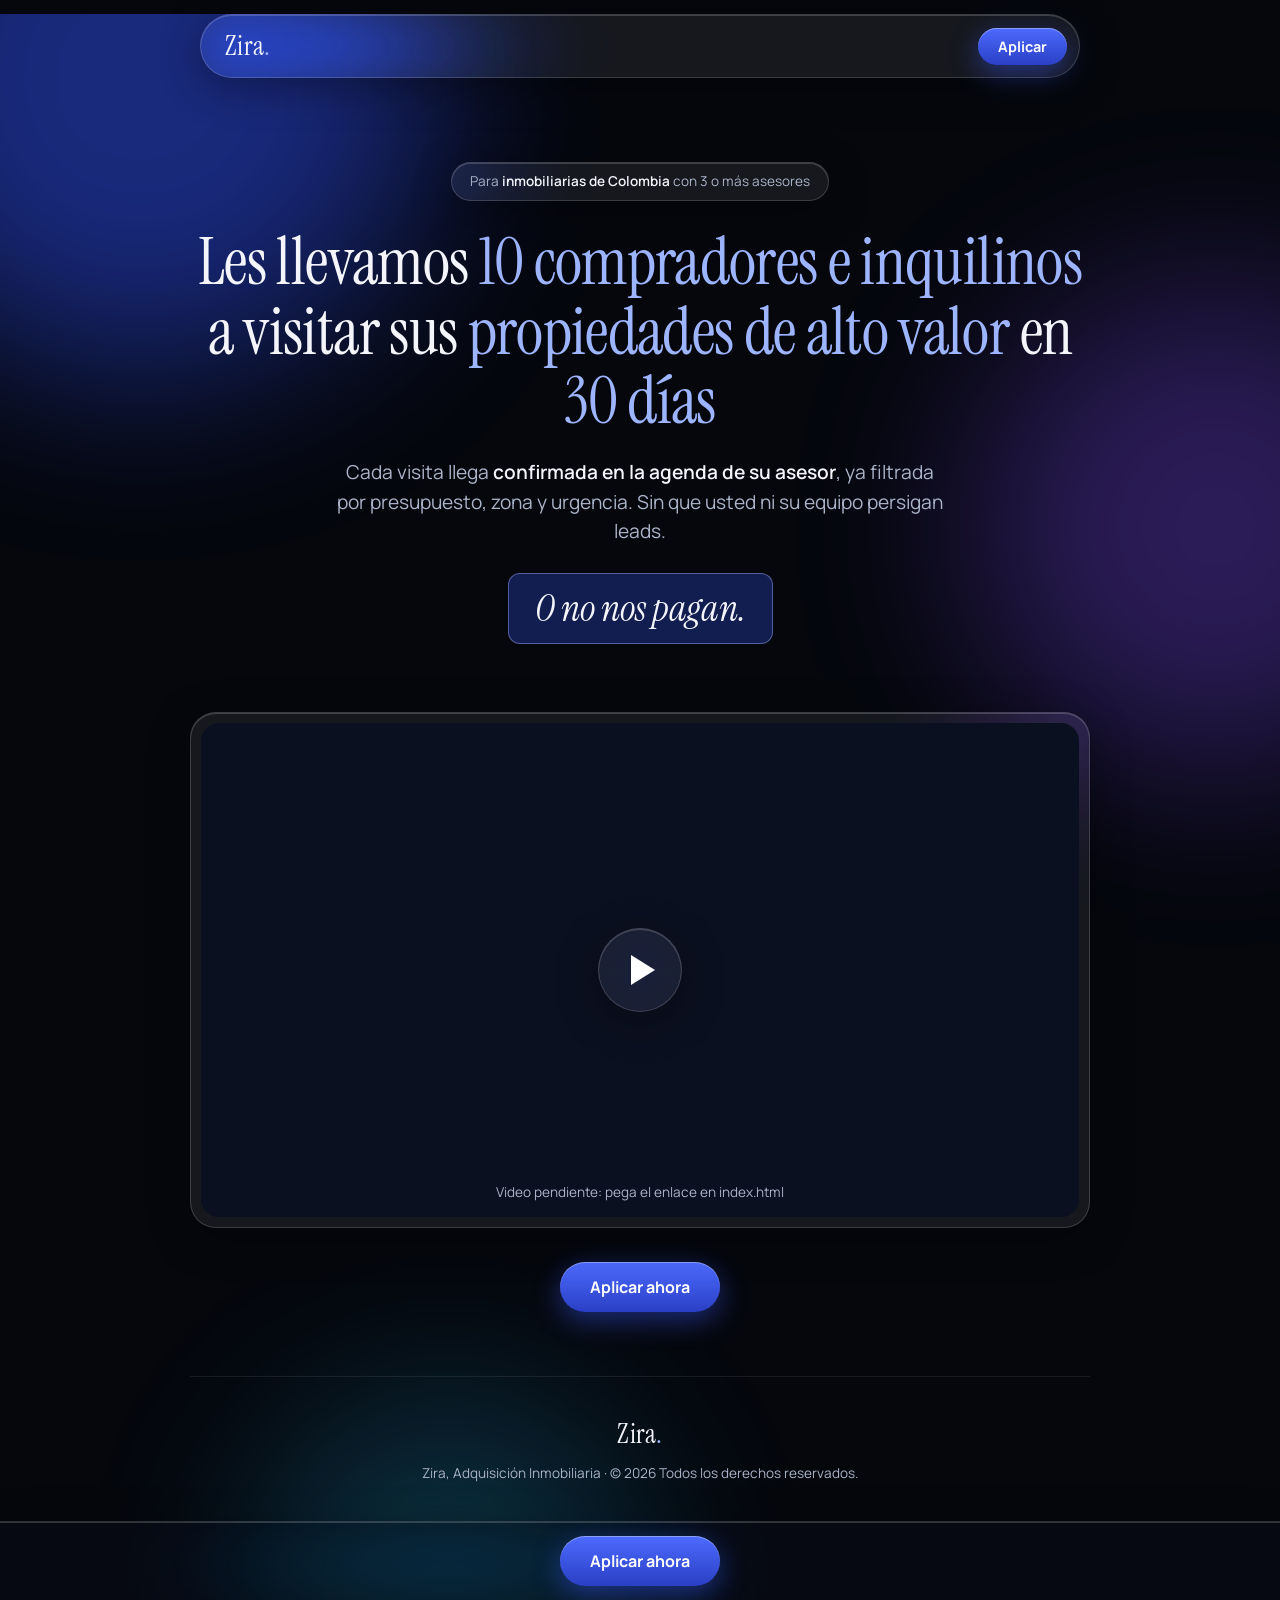
==== index.html @ 4b9cdc8d "Add files via upload" ====
<!DOCTYPE html>
<html lang="es">
<head>
<meta charset="utf-8">
<meta name="viewport" content="width=device-width, initial-scale=1, viewport-fit=cover">
<title>Zira — Les llevamos 10 compradores e inquilinos a visitar sus propiedades</title>
<meta name="description" content="Les llevamos 10 compradores e inquilinos a visitar sus propiedades de alto valor en 30 días, con la cita confirmada con su asesor. O no nos pagan.">
<link rel="preconnect" href="https://fonts.googleapis.com">
<link rel="preconnect" href="https://fonts.gstatic.com" crossorigin>
<link href="https://fonts.googleapis.com/css2?family=Instrument+Serif:ital@0;1&family=Manrope:wght@500;600;700&display=swap" rel="stylesheet">
<link rel="stylesheet" href="style.css">
</head>
<body>
<div class="orbs" aria-hidden="true"><i></i><i></i><i></i></div>

<!-- NAV ESTÁTICO -->
<nav class="nav glass">
  <a class="logo" href="index.html">Zira<span>.</span></a>
  <a class="btn sm go" href="agendar.html">Aplicar</a>
</nav>

<main class="wrap">
  <!-- HEADER -->
  <section class="hero">
    <div class="pill glass rv">Para <b>inmobiliarias de Colombia</b> con 3 o más asesores</div>
    <h1 class="rv">Les llevamos <em>10 compradores e inquilinos</em> a visitar sus <em>propiedades de alto valor</em> en <em>30 días</em></h1>
    <p class="sub rv">Cada visita llega <b>confirmada en la agenda de su asesor</b>, ya filtrada por presupuesto, zona y urgencia. Sin que usted ni su equipo persigan leads.</p>
    <div class="mark rv">O no nos pagan.</div>
  </section>

  <!-- VSL -->
  <section class="vsl rv">
    <div class="frame glass">
      <div class="video" id="video">
        <div class="play glass" id="play" role="button" tabindex="0" aria-label="Reproducir video"></div>
        <small>Video pendiente: pega el enlace en index.html</small>
      </div>
    </div>
    <div class="cta-mid"><a class="btn go" href="agendar.html">Aplicar ahora</a></div>
  </section>
</main>

<footer class="wrap">
  <a class="logo" href="index.html">Zira<span>.</span></a>
  Zira, Adquisición Inmobiliaria · © 2026 Todos los derechos reservados.
</footer>

<!-- BARRA FIJA -->
<div class="bar glass"><a class="btn go" href="agendar.html">Aplicar ahora</a></div>

<script>
/* 1) PEGA AQUÍ EL LINK DE TU VIDEO (formato "embed"):
   YouTube: https://www.youtube.com/embed/ID_DEL_VIDEO?rel=0
   Vimeo:   https://player.vimeo.com/video/ID
   Loom:    https://www.loom.com/embed/ID                         */
const VIDEO_EMBED = "";

const v = document.getElementById('video');
if (VIDEO_EMBED) {
  v.innerHTML = '<iframe src="' + VIDEO_EMBED + '" allow="autoplay; fullscreen; picture-in-picture" allowfullscreen loading="lazy" title="Zira"></iframe>';
}

// Aparición suave entre secciones
const io = new IntersectionObserver(es => es.forEach(e => { if (e.isIntersecting) { e.target.classList.add('in'); io.unobserve(e.target); } }), {threshold:.12});
document.querySelectorAll('.rv').forEach((el,i) => { el.style.transitionDelay = (i<4 ? i*120 : 0)+'ms'; io.observe(el); });

// Transición al cambiar de página
document.querySelectorAll('a.go').forEach(a => a.addEventListener('click', e => {
  e.preventDefault(); document.body.classList.add('leaving');
  setTimeout(() => location.href = a.href, 320);
}));
window.addEventListener('pageshow', e => { if (e.persisted) document.body.classList.remove('leaving'); });
</script>
</body>
</html>
---- style.css ----
:root{
  --bg:#05070d; --ink:#f3f5fb; --muted:#aab3c8; --accent:#9db4ff; --accent2:#5b7bff;
  --glass:rgba(255,255,255,.07); --glass-b:rgba(255,255,255,.16);
  --serif:'Instrument Serif',Georgia,serif; --sans:'Manrope',system-ui,sans-serif;
}
*{box-sizing:border-box;margin:0;padding:0}
html{scroll-behavior:smooth}
body{background:var(--bg);color:var(--ink);font-family:var(--sans);line-height:1.55;min-height:100vh;overflow-x:hidden;
  padding-bottom:calc(96px + env(safe-area-inset-bottom,0px));animation:pagein .6s ease both}
body.leaving{opacity:0;transform:translateY(-8px);transition:.35s ease}
@keyframes pagein{from{opacity:0;transform:translateY(10px)}to{opacity:1;transform:none}}

/* Fondo: orbes difuminados que dan profundidad al cristal */
.orbs{position:fixed;inset:0;z-index:-1;overflow:hidden;pointer-events:none}
.orbs i{position:absolute;border-radius:50%;filter:blur(90px);opacity:.55}
.orbs i:nth-child(1){width:46vmax;height:46vmax;background:#2a46d8;top:-18vmax;left:-12vmax;animation:drift 22s ease-in-out infinite alternate}
.orbs i:nth-child(2){width:38vmax;height:38vmax;background:#6a3fd1;top:30vh;right:-14vmax;opacity:.38;animation:drift 28s ease-in-out infinite alternate-reverse}
.orbs i:nth-child(3){width:30vmax;height:30vmax;background:#1c8fb8;bottom:-14vmax;left:20vw;opacity:.3;animation:drift 25s ease-in-out infinite alternate}
@keyframes drift{to{transform:translate(6vmax,5vmax) scale(1.12)}}

.glass{background:var(--glass);border:1px solid var(--glass-b);
  -webkit-backdrop-filter:blur(22px) saturate(160%);backdrop-filter:blur(22px) saturate(160%);
  box-shadow:0 10px 40px rgba(0,0,0,.35),inset 0 1px 0 rgba(255,255,255,.18)}

/* Nav estático */
.nav{position:sticky;top:max(14px,env(safe-area-inset-top,0px));z-index:50;margin:14px auto 0;width:min(92%,880px);
  display:flex;align-items:center;justify-content:space-between;padding:10px 12px 10px 24px;border-radius:999px}
.logo{font-family:var(--serif);font-size:1.7rem;letter-spacing:.01em;color:var(--ink);text-decoration:none}
.logo span{color:var(--accent)}

.btn{display:inline-flex;align-items:center;justify-content:center;gap:8px;border:0;cursor:pointer;text-decoration:none;
  font:700 1rem var(--sans);color:#fff;padding:14px 30px;border-radius:999px;
  background:linear-gradient(180deg,#4d6bff,#2a3fc4);box-shadow:0 8px 28px rgba(60,90,255,.45),inset 0 1px 0 rgba(255,255,255,.35);
  transition:transform .25s,box-shadow .25s}
.btn:hover{transform:translateY(-2px);box-shadow:0 12px 34px rgba(60,90,255,.6),inset 0 1px 0 rgba(255,255,255,.4)}
.btn.sm{padding:9px 20px;font-size:.9rem}
:focus-visible{outline:2px solid var(--accent);outline-offset:3px}

/* Hero */
.wrap{width:min(92%,900px);margin:0 auto}
.hero{text-align:center;padding:clamp(40px,8vw,84px) 0 clamp(28px,5vw,48px)}
.pill{display:inline-block;padding:8px 18px;border-radius:999px;font-size:.85rem;color:var(--muted);margin-bottom:26px}
.pill b{color:var(--ink);font-weight:600}
h1{font-family:var(--serif);font-weight:400;font-size:clamp(2.2rem,6.4vw,4.1rem);line-height:1.06;letter-spacing:-.01em}
h1 em{font-style:normal;color:var(--accent)}
.sub{font-size:clamp(1rem,2.4vw,1.2rem);color:var(--muted);max-width:620px;margin:22px auto 0}
.sub b{color:var(--ink);font-weight:600}
.mark{display:inline-block;margin-top:26px;font-family:var(--serif);font-style:italic;font-size:clamp(1.6rem,4.4vw,2.3rem);
  padding:6px 26px;border-radius:12px;transform:rotate(-1.5deg);
  background:rgba(60,90,255,.28);border:1px solid rgba(157,180,255,.45);-webkit-backdrop-filter:blur(12px);backdrop-filter:blur(12px)}

/* VSL */
.vsl{padding:clamp(8px,2vw,20px) 0 clamp(36px,6vw,64px)}
.frame{border-radius:26px;padding:10px}
.video{position:relative;aspect-ratio:16/9;border-radius:18px;overflow:hidden;background:#0b1020;display:grid;place-items:center}
.video iframe{position:absolute;inset:0;width:100%;height:100%;border:0}
.play{width:84px;height:84px;border-radius:50%;display:grid;place-items:center;cursor:pointer;border:1px solid var(--glass-b)}
.play::after{content:"";margin-left:6px;border-left:24px solid #fff;border-top:15px solid transparent;border-bottom:15px solid transparent}
.video small{position:absolute;bottom:14px;left:0;right:0;text-align:center;color:var(--muted);font-size:.85rem}
.cta-mid{text-align:center;margin-top:34px}

footer{text-align:center;padding:36px 0 20px;color:var(--muted);font-size:.85rem;border-top:1px solid rgba(255,255,255,.08)}
footer .logo{display:block;margin-bottom:8px}

/* Barra fija inferior */
.bar{position:fixed;left:0;right:0;bottom:0;z-index:60;display:flex;justify-content:center;
  padding:14px 16px calc(14px + env(safe-area-inset-bottom,0px));border-radius:0;border-width:1px 0 0;
  background:rgba(8,11,22,.55)}

/* Entrada por scroll */
.rv{opacity:0;transform:translateY(26px);filter:blur(6px);transition:opacity .9s cubic-bezier(.2,.7,.2,1),transform .9s cubic-bezier(.2,.7,.2,1),filter .9s}
.rv.in{opacity:1;transform:none;filter:none}

/* Formulario */
.formcard{border-radius:28px;padding:clamp(22px,5vw,44px);margin:clamp(24px,5vw,48px) 0}
.formcard h1{font-size:clamp(1.9rem,5vw,2.9rem);text-align:center}
.formcard p.sub{margin-bottom:28px}
.field{margin-bottom:16px;text-align:left}
label{display:block;font-size:.88rem;color:var(--muted);margin-bottom:6px;font-weight:600}
input,select{width:100%;padding:14px 16px;border-radius:14px;font:500 1rem var(--sans);color:var(--ink);
  background:rgba(255,255,255,.06);border:1px solid var(--glass-b);transition:border-color .2s,background .2s}
input::placeholder{color:#6f7a93}
input:focus,select:focus{outline:0;border-color:var(--accent);background:rgba(255,255,255,.1)}
select option{color:#111}
.row{display:grid;grid-template-columns:1fr 1fr;gap:16px}
.formcard .btn{width:100%;margin-top:10px;padding:16px}
.note{font-size:.8rem;color:var(--muted);text-align:center;margin-top:14px}
.err{color:#ff9fa8;font-size:.9rem;text-align:center;margin-top:12px;display:none}
.ok{display:none;text-align:center;padding:30px 0}
.ok h2{font-family:var(--serif);font-weight:400;font-size:2.2rem;margin-bottom:10px}
.hp{position:absolute;left:-9999px}

@media(max-width:560px){.row{grid-template-columns:1fr;gap:0}.nav{padding-left:18px}.play{width:68px;height:68px}}
@media(prefers-reduced-motion:reduce){*{animation:none!important;transition:none!important}.rv{opacity:1;transform:none;filter:none}}
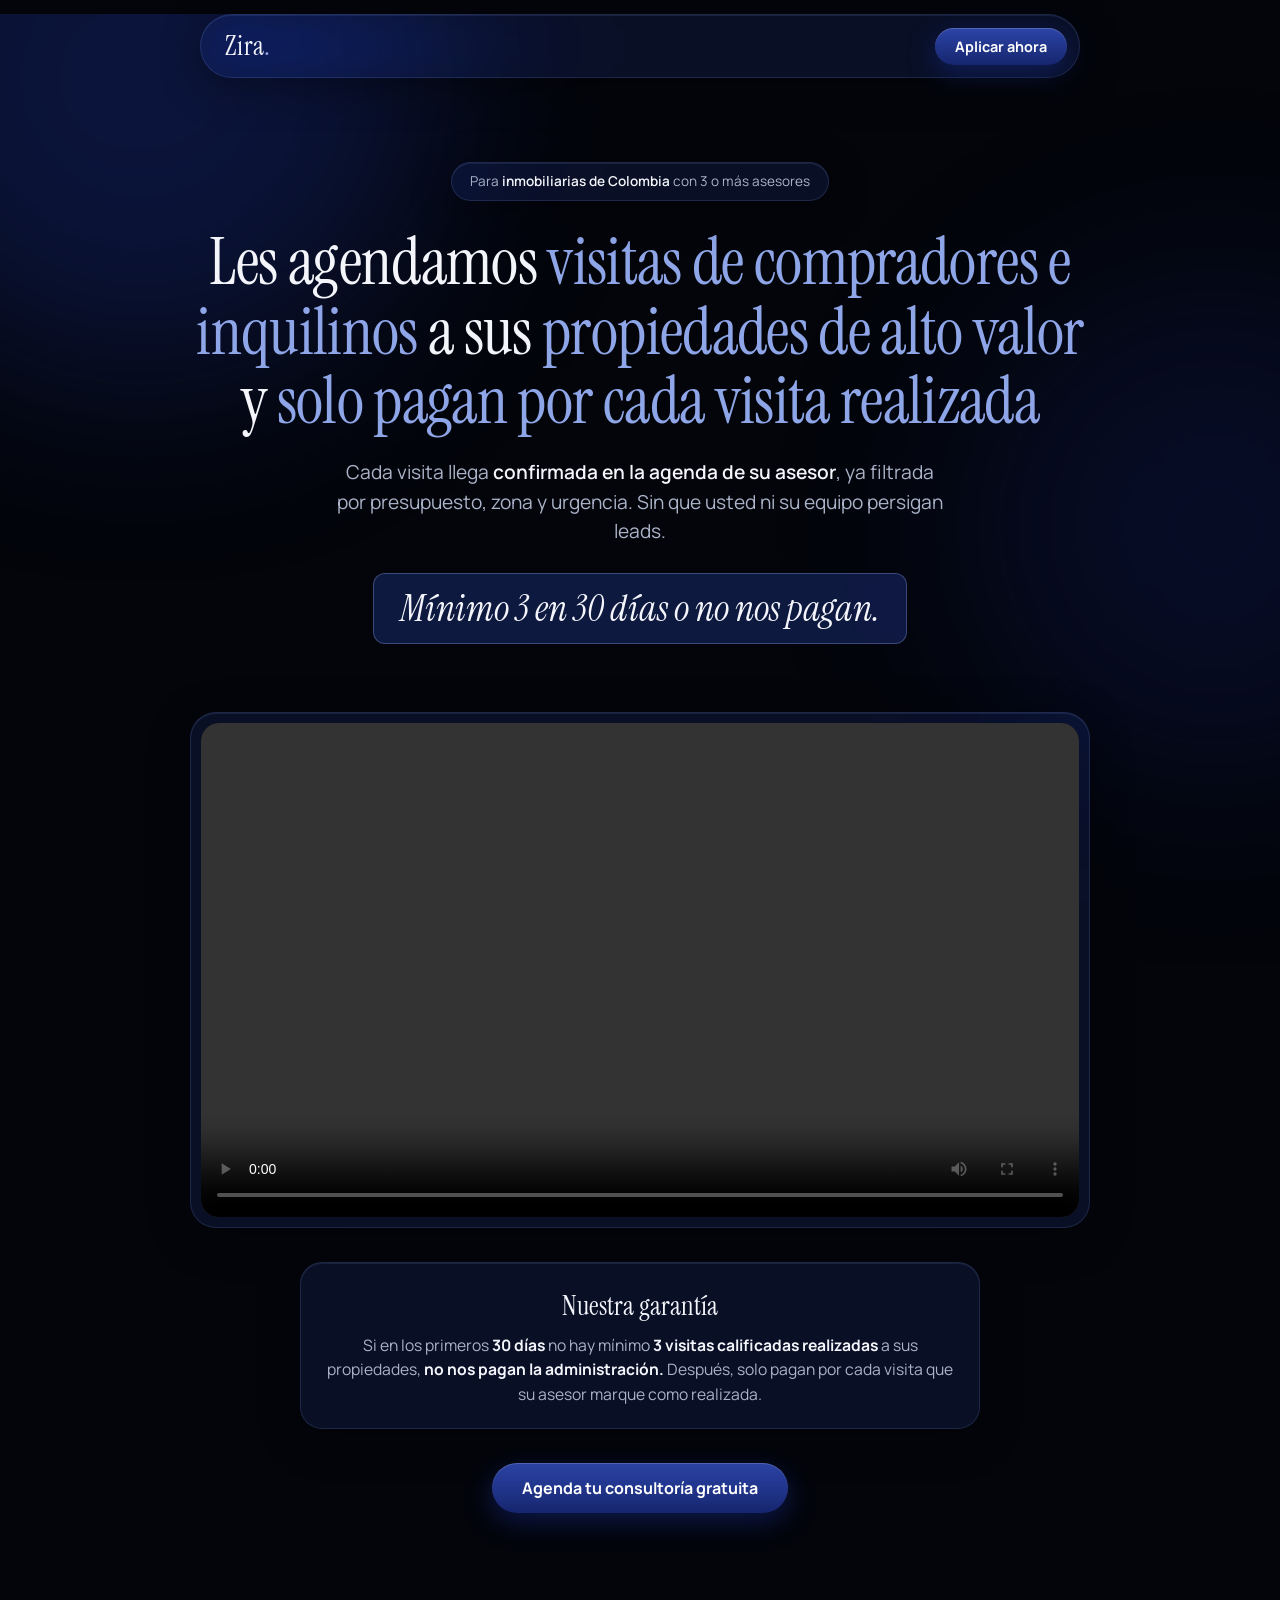
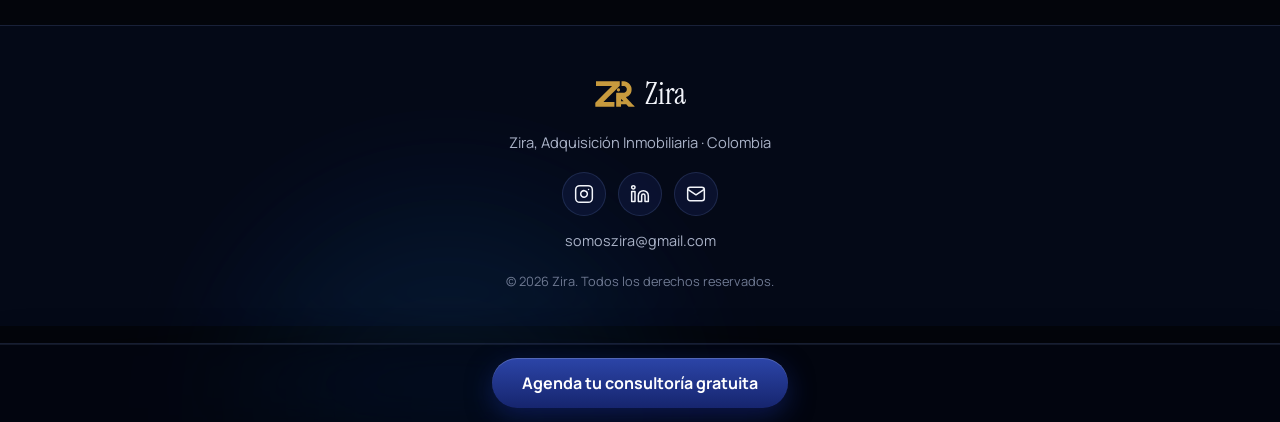
==== commit 76b0887e: "Add files via upload" ====
--- a/index.html
+++ b/index.html
@@ -3,8 +3,8 @@
 <head>
 <meta charset="utf-8">
 <meta name="viewport" content="width=device-width, initial-scale=1, viewport-fit=cover">
-<title>Zira — Les llevamos 10 compradores e inquilinos a visitar sus propiedades</title>
-<meta name="description" content="Les llevamos 10 compradores e inquilinos a visitar sus propiedades de alto valor en 30 días, con la cita confirmada con su asesor. O no nos pagan.">
+<title>Zira — Visitas a sus propiedades de alto valor. Solo paga por visita realizada</title>
+<meta name="description" content="Les agendamos visitas de compradores e inquilinos a sus propiedades de alto valor. Solo pagan por visita realizada; mínimo 3 en 30 días o no nos pagan.">
 <link rel="preconnect" href="https://fonts.googleapis.com">
 <link rel="preconnect" href="https://fonts.gstatic.com" crossorigin>
 <link href="https://fonts.googleapis.com/css2?family=Instrument+Serif:ital@0;1&family=Manrope:wght@500;600;700&display=swap" rel="stylesheet">
@@ -16,16 +16,16 @@
 <!-- NAV ESTÁTICO -->
 <nav class="nav glass">
   <a class="logo" href="index.html">Zira<span>.</span></a>
-  <a class="btn sm go" href="agendar.html">Aplicar</a>
+  <a class="btn sm go" href="agendar.html">Aplicar ahora</a>
 </nav>
 
 <main class="wrap">
   <!-- HEADER -->
   <section class="hero">
     <div class="pill glass rv">Para <b>inmobiliarias de Colombia</b> con 3 o más asesores</div>
-    <h1 class="rv">Les llevamos <em>10 compradores e inquilinos</em> a visitar sus <em>propiedades de alto valor</em> en <em>30 días</em></h1>
+    <h1 class="rv">Les agendamos <em>visitas de compradores e inquilinos</em> a sus <em>propiedades de alto valor</em> y <em>solo pagan por cada visita realizada</em></h1>
     <p class="sub rv">Cada visita llega <b>confirmada en la agenda de su asesor</b>, ya filtrada por presupuesto, zona y urgencia. Sin que usted ni su equipo persigan leads.</p>
-    <div class="mark rv">O no nos pagan.</div>
+    <div class="mark rv">Mínimo 3 en 30 días o no nos pagan.</div>
   </section>
 
   <!-- VSL -->
@@ -33,20 +33,36 @@
     <div class="frame glass">
       <div class="video" id="video">
         <div class="play glass" id="play" role="button" tabindex="0" aria-label="Reproducir video"></div>
-        <small>Video pendiente: pega el enlace en index.html</small>
+        <small>Aquí va tu video</small>
       </div>
     </div>
-    <div class="cta-mid"><a class="btn go" href="agendar.html">Aplicar ahora</a></div>
+    <div class="guar glass">
+      <strong>Nuestra garantía</strong>
+      <p>Si en los primeros <b>30 días</b> no hay mínimo <b>3 visitas calificadas realizadas</b> a sus propiedades, <b>no nos pagan la administración.</b> Después, solo pagan por cada visita que su asesor marque como realizada.</p>
+    </div>
+    <div class="cta-mid"><a class="btn go" href="agendar.html">Agenda tu consultoría gratuita</a></div>
   </section>
 </main>
 
-<footer class="wrap">
-  <a class="logo" href="index.html">Zira<span>.</span></a>
-  Zira, Adquisición Inmobiliaria · © 2026 Todos los derechos reservados.
+<footer class="foot">
+  <div class="wrap foot__in">
+    <a class="foot__brand" href="index.html" aria-label="Zira, inicio">
+      <svg width="40" height="26" viewBox="256.3982 286.37112 885.5441 577.79108" xmlns="http://www.w3.org/2000/svg" aria-hidden="true"><path fill="#C79A3E" d="m 263.21896,857.59775 c -0.87438,-0.87438 -1.64175,-21.37304 -1.70527,-45.55258 L 261.3982,768.08238 447.67611,582.96548 633.95403,397.84859 485.05155,397.44097 c -81.89636,-0.22419 -162.20959,-0.49033 -178.47386,-0.59143 l -29.57139,-0.1838 v -52.04565 -52.04564 l 264.36822,-0.60167 264.36821,-0.60166 v 50.72244 50.72245 l -72.73348,71.71334 C 693.00584,503.97169 611.3001,584.93076 551.44093,644.4384 l -108.83485,108.19571 122.47081,0.0356 122.47081,0.0356 -0.63669,52.63708 -0.63669,52.63707 -210.73279,0.60406 C 359.6385,858.9157 264.09334,858.47213 263.21896,857.59775 Z m 463.71082,0.0314 c -0.89167,-0.89168 -1.62123,-70.64085 -1.62123,-154.99816 0,-144.3519 0.24361,-153.39922 4.14,-153.75554 2.27699,-0.20823 42.46451,-0.48835 89.30559,-0.62249 l 85.1656,-0.24389 13.36145,-6.23325 c 27.47045,-12.81525 42.7456,-35.69246 44.2097,-66.2118 0.75453,-15.72842 0.0229,-19.97914 -5.59226,-32.49141 -7.19563,-16.034 -23.51844,-32.99853 -38.13154,-39.63064 -6.58703,-2.9895 -17.97576,-4.50329 -41.05303,-5.45676 l -31.9371,-1.31952 V 344.62004 292.5744 l 31.9371,0.1531 c 40.5178,0.19424 61.49227,4.78025 92.22203,20.1641 39.75341,19.90124 70.97791,53.82937 87.25891,94.81432 9.9137,24.9563 12.9854,45.15913 11.6007,76.2988 -1.969,44.28075 -16.3533,78.05733 -47.5335,111.61621 -17.7675,19.12291 -40.89595,35.7051 -60.67396,43.50086 -7.06296,2.78396 -13.67483,5.57662 -14.69304,6.20591 -1.52327,0.94143 71.5518,80.52097 172.7944,188.17505 10.589,11.25955 19.2527,21.63911 19.2527,23.06568 0,1.82076 -20.1643,2.59377 -67.6594,2.59377 h -67.6593 l -7.45198,-7.78301 c -4.0986,-4.28065 -15.83354,-16.52321 -26.07766,-27.20568 L 949.4683,804.7509 h -57.59104 -57.59104 l -0.6689,26.61425 -0.66891,26.61425 -52.1987,0.63551 c -28.70928,0.34954 -52.92825,-0.094 -53.81993,-0.98571 z M 863.55017,711.30531 c -13.97018,-14.96312 -26.30451,-27.20568 -27.40962,-27.20568 -1.10511,0 -2.00929,12.24256 -2.00929,27.20568 v 27.20568 h 27.40962 27.40962 z M 761.43452,516.21974 c -18.13763,-8.23352 -25.61145,-27.75309 -17.57906,-45.91165 6.09462,-13.7779 16.45286,-20.39305 31.95087,-20.40501 20.53122,-0.0158 35.45639,14.42993 35.45639,34.3175 0,13.75954 -6.99482,24.89331 -19.67822,31.32214 -12.73228,6.45361 -17.20355,6.55401 -30.14998,0.67702 z"/></svg>
+      <span>Zira</span>
+    </a>
+    <p class="foot__tag">Zira, Adquisición Inmobiliaria · Colombia</p>
+    <div class="foot__links">
+      <a href="https://www.instagram.com/ziraia.co/" aria-label="Instagram" target="_blank" rel="noopener"><svg width="20" height="20" viewBox="0 0 24 24" fill="none" stroke="currentColor" stroke-width="1.8" stroke-linecap="round" stroke-linejoin="round"><rect x="2" y="2" width="20" height="20" rx="5"/><path d="M16 11.37A4 4 0 1 1 12.63 8 4 4 0 0 1 16 11.37z"/><line x1="17.5" y1="6.5" x2="17.51" y2="6.5"/></svg></a>
+      <a href="https://www.linkedin.com/company/zira-ia/posts/?viewAsMember=true" aria-label="LinkedIn" target="_blank" rel="noopener"><svg width="20" height="20" viewBox="0 0 24 24" fill="none" stroke="currentColor" stroke-width="1.8" stroke-linecap="round" stroke-linejoin="round"><path d="M16 8a6 6 0 0 1 6 6v7h-4v-7a2 2 0 0 0-2-2 2 2 0 0 0-2 2v7h-4v-7a6 6 0 0 1 6-6z"/><rect x="2" y="9" width="4" height="12"/><circle cx="4" cy="4" r="2"/></svg></a>
+      <a href="mailto:somoszira@gmail.com" aria-label="Correo"><svg width="20" height="20" viewBox="0 0 24 24" fill="none" stroke="currentColor" stroke-width="1.8" stroke-linecap="round" stroke-linejoin="round"><rect x="2" y="4" width="20" height="16" rx="3"/><path d="m3 7 9 6 9-6"/></svg></a>
+    </div>
+    <a class="foot__mail" href="mailto:somoszira@gmail.com">somoszira@gmail.com</a>
+    <span class="foot__copy">© 2026 Zira. Todos los derechos reservados.</span>
+  </div>
 </footer>
 
 <!-- BARRA FIJA -->
-<div class="bar glass"><a class="btn go" href="agendar.html">Aplicar ahora</a></div>
+<div class="bar glass"><a class="btn go" href="agendar.html">Agenda tu consultoría gratuita</a></div>
 
 <script>
 /* 1) PEGA AQUÍ EL LINK DE TU VIDEO (formato "embed"):
@@ -54,9 +70,12 @@
    Vimeo:   https://player.vimeo.com/video/ID
    Loom:    https://www.loom.com/embed/ID                         */
 const VIDEO_EMBED = "";
+const VIDEO_MP4 = "https://pub-72fa3754ae2148f6a2a2f71e682ff424.r2.dev/VIDEOZIRAVSL.mp4";
 
 const v = document.getElementById('video');
-if (VIDEO_EMBED) {
+if (VIDEO_MP4) {
+  v.innerHTML = '<video src="' + VIDEO_MP4 + '" controls playsinline preload="metadata" style="position:absolute;inset:0;width:100%;height:100%;object-fit:contain;background:#000"></video>';
+} else if (VIDEO_EMBED) {
   v.innerHTML = '<iframe src="' + VIDEO_EMBED + '" allow="autoplay; fullscreen; picture-in-picture" allowfullscreen loading="lazy" title="Zira"></iframe>';
 }
 
--- a/style.css
+++ b/style.css
@@ -1,6 +1,6 @@
 :root{
-  --bg:#05070d; --ink:#f3f5fb; --muted:#aab3c8; --accent:#9db4ff; --accent2:#5b7bff;
-  --glass:rgba(255,255,255,.07); --glass-b:rgba(255,255,255,.16);
+  --bg:#03050b; --ink:#f3f5fb; --muted:#aab3c8; --accent:#8ea6e8; --accent2:#3a55b0;
+  --glass:rgba(22,36,84,.38); --glass-b:rgba(130,160,235,.16);
   --serif:'Instrument Serif',Georgia,serif; --sans:'Manrope',system-ui,sans-serif;
 }
 *{box-sizing:border-box;margin:0;padding:0}
@@ -12,15 +12,15 @@
 
 /* Fondo: orbes difuminados que dan profundidad al cristal */
 .orbs{position:fixed;inset:0;z-index:-1;overflow:hidden;pointer-events:none}
-.orbs i{position:absolute;border-radius:50%;filter:blur(90px);opacity:.55}
-.orbs i:nth-child(1){width:46vmax;height:46vmax;background:#2a46d8;top:-18vmax;left:-12vmax;animation:drift 22s ease-in-out infinite alternate}
-.orbs i:nth-child(2){width:38vmax;height:38vmax;background:#6a3fd1;top:30vh;right:-14vmax;opacity:.38;animation:drift 28s ease-in-out infinite alternate-reverse}
-.orbs i:nth-child(3){width:30vmax;height:30vmax;background:#1c8fb8;bottom:-14vmax;left:20vw;opacity:.3;animation:drift 25s ease-in-out infinite alternate}
+.orbs i{position:absolute;border-radius:50%;filter:blur(100px);opacity:.5}
+.orbs i:nth-child(1){width:46vmax;height:46vmax;background:#14246b;top:-18vmax;left:-12vmax;animation:drift 22s ease-in-out infinite alternate}
+.orbs i:nth-child(2){width:38vmax;height:38vmax;background:#0f1a52;top:30vh;right:-14vmax;opacity:.38;animation:drift 28s ease-in-out infinite alternate-reverse}
+.orbs i:nth-child(3){width:30vmax;height:30vmax;background:#0e3a66;bottom:-14vmax;left:20vw;opacity:.3;animation:drift 25s ease-in-out infinite alternate}
 @keyframes drift{to{transform:translate(6vmax,5vmax) scale(1.12)}}
 
 .glass{background:var(--glass);border:1px solid var(--glass-b);
   -webkit-backdrop-filter:blur(22px) saturate(160%);backdrop-filter:blur(22px) saturate(160%);
-  box-shadow:0 10px 40px rgba(0,0,0,.35),inset 0 1px 0 rgba(255,255,255,.18)}
+  box-shadow:0 10px 40px rgba(0,0,0,.35),inset 0 1px 0 rgba(160,185,255,.10)}
 
 /* Nav estático */
 .nav{position:sticky;top:max(14px,env(safe-area-inset-top,0px));z-index:50;margin:14px auto 0;width:min(92%,880px);
@@ -30,9 +30,9 @@
 
 .btn{display:inline-flex;align-items:center;justify-content:center;gap:8px;border:0;cursor:pointer;text-decoration:none;
   font:700 1rem var(--sans);color:#fff;padding:14px 30px;border-radius:999px;
-  background:linear-gradient(180deg,#4d6bff,#2a3fc4);box-shadow:0 8px 28px rgba(60,90,255,.45),inset 0 1px 0 rgba(255,255,255,.35);
+  background:linear-gradient(180deg,#2c45a8,#16256e);box-shadow:0 8px 26px rgba(20,40,130,.55),inset 0 1px 0 rgba(255,255,255,.18);
   transition:transform .25s,box-shadow .25s}
-.btn:hover{transform:translateY(-2px);box-shadow:0 12px 34px rgba(60,90,255,.6),inset 0 1px 0 rgba(255,255,255,.4)}
+.btn:hover{transform:translateY(-2px);box-shadow:0 12px 32px rgba(30,55,170,.65),inset 0 1px 0 rgba(255,255,255,.22)}
 .btn.sm{padding:9px 20px;font-size:.9rem}
 :focus-visible{outline:2px solid var(--accent);outline-offset:3px}
 
@@ -47,25 +47,23 @@
 .sub b{color:var(--ink);font-weight:600}
 .mark{display:inline-block;margin-top:26px;font-family:var(--serif);font-style:italic;font-size:clamp(1.6rem,4.4vw,2.3rem);
   padding:6px 26px;border-radius:12px;transform:rotate(-1.5deg);
-  background:rgba(60,90,255,.28);border:1px solid rgba(157,180,255,.45);-webkit-backdrop-filter:blur(12px);backdrop-filter:blur(12px)}
+  background:rgba(34,58,150,.38);border:1px solid rgba(142,166,232,.35);-webkit-backdrop-filter:blur(12px);backdrop-filter:blur(12px)}
 
 /* VSL */
 .vsl{padding:clamp(8px,2vw,20px) 0 clamp(36px,6vw,64px)}
 .frame{border-radius:26px;padding:10px}
-.video{position:relative;aspect-ratio:16/9;border-radius:18px;overflow:hidden;background:#0b1020;display:grid;place-items:center}
+.video{position:relative;aspect-ratio:16/9;border-radius:18px;overflow:hidden;background:#070b1a;display:grid;place-items:center}
 .video iframe{position:absolute;inset:0;width:100%;height:100%;border:0}
 .play{width:84px;height:84px;border-radius:50%;display:grid;place-items:center;cursor:pointer;border:1px solid var(--glass-b)}
 .play::after{content:"";margin-left:6px;border-left:24px solid #fff;border-top:15px solid transparent;border-bottom:15px solid transparent}
 .video small{position:absolute;bottom:14px;left:0;right:0;text-align:center;color:var(--muted);font-size:.85rem}
 .cta-mid{text-align:center;margin-top:34px}
 
-footer{text-align:center;padding:36px 0 20px;color:var(--muted);font-size:.85rem;border-top:1px solid rgba(255,255,255,.08)}
-footer .logo{display:block;margin-bottom:8px}
 
 /* Barra fija inferior */
 .bar{position:fixed;left:0;right:0;bottom:0;z-index:60;display:flex;justify-content:center;
   padding:14px 16px calc(14px + env(safe-area-inset-bottom,0px));border-radius:0;border-width:1px 0 0;
-  background:rgba(8,11,22,.55)}
+  background:rgba(4,7,18,.7)}
 
 /* Entrada por scroll */
 .rv{opacity:0;transform:translateY(26px);filter:blur(6px);transition:opacity .9s cubic-bezier(.2,.7,.2,1),transform .9s cubic-bezier(.2,.7,.2,1),filter .9s}
@@ -92,3 +90,19 @@
 
 @media(max-width:560px){.row{grid-template-columns:1fr;gap:0}.nav{padding-left:18px}.play{width:68px;height:68px}}
 @media(prefers-reduced-motion:reduce){*{animation:none!important;transition:none!important}.rv{opacity:1;transform:none;filter:none}}
+
+.guar{margin:34px auto 0;max-width:680px;border-radius:22px;padding:22px 26px;text-align:center}
+.guar strong{display:block;font-family:var(--serif);font-weight:400;font-size:clamp(1.3rem,3.4vw,1.7rem);margin-bottom:6px}
+.guar p{color:var(--muted);font-size:.98rem}.guar p b{color:var(--ink)}
+.embed{border-radius:18px;overflow:hidden;background:#fff;display:none}
+.embed iframe{width:100%;height:900px;border:0;display:block}
+
+.foot{margin-top:clamp(20px,5vw,48px);border-top:1px solid var(--glass-b);background:rgba(10,18,48,.35);-webkit-backdrop-filter:blur(18px);backdrop-filter:blur(18px)}
+.foot__in{display:flex;flex-direction:column;align-items:center;gap:14px;padding:44px 0 34px;text-align:center}
+.foot__brand{display:inline-flex;align-items:center;gap:10px;color:var(--ink);text-decoration:none;font-family:var(--serif);font-size:1.9rem}
+.foot__tag{color:var(--muted);font-size:.92rem}
+.foot__links{display:flex;gap:12px;margin-top:4px}
+.foot__links a{width:44px;height:44px;border-radius:50%;display:grid;place-items:center;color:var(--ink);border:1px solid var(--glass-b);background:var(--glass);transition:transform .25s,border-color .25s,color .25s}
+.foot__links a:hover{transform:translateY(-3px);border-color:var(--accent);color:var(--accent)}
+.foot__mail{color:var(--muted);font-size:.9rem;text-decoration:none}.foot__mail:hover{color:var(--ink)}
+.foot__copy{color:#6f7a93;font-size:.8rem;margin-top:6px}
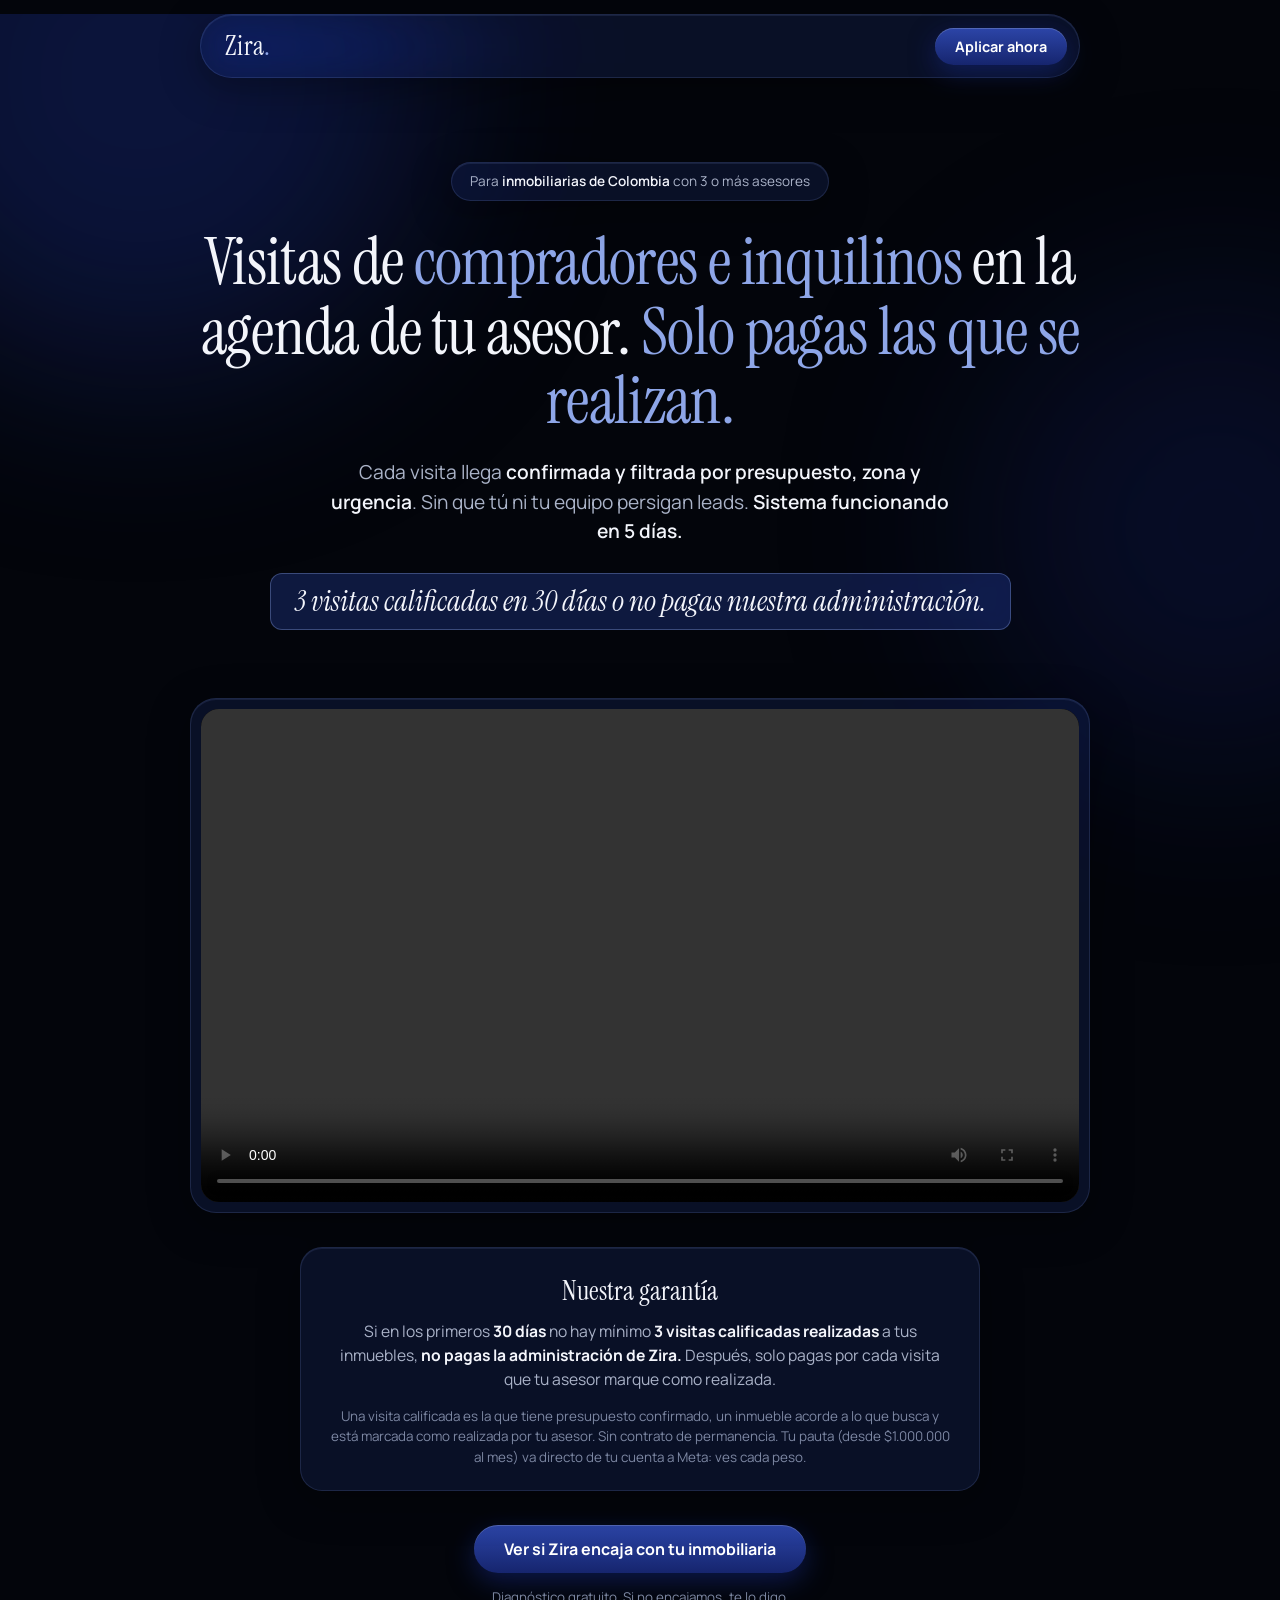
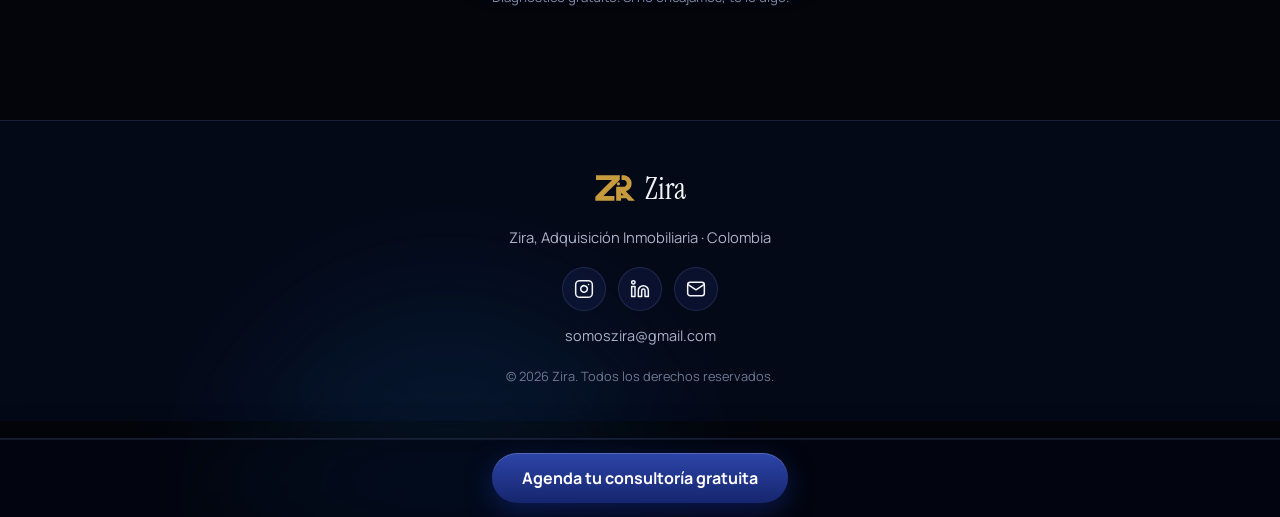
==== commit a987edaf: "Add files via upload" ====
--- a/index.html
+++ b/index.html
@@ -3,8 +3,8 @@
 <head>
 <meta charset="utf-8">
 <meta name="viewport" content="width=device-width, initial-scale=1, viewport-fit=cover">
-<title>Zira — Visitas a sus propiedades de alto valor. Solo paga por visita realizada</title>
-<meta name="description" content="Les agendamos visitas de compradores e inquilinos a sus propiedades de alto valor. Solo pagan por visita realizada; mínimo 3 en 30 días o no nos pagan.">
+<title>Zira — Visitas en la agenda de tu asesor. Solo pagas las que se realizan</title>
+<meta name="description" content="Visitas de compradores e inquilinos en la agenda de tu asesor. Solo pagas las que se realizan. 3 visitas calificadas en 30 días o no pagas nuestra administración.">
 <link rel="preconnect" href="https://fonts.googleapis.com">
 <link rel="preconnect" href="https://fonts.gstatic.com" crossorigin>
 <link href="https://fonts.googleapis.com/css2?family=Instrument+Serif:ital@0;1&family=Manrope:wght@500;600;700&display=swap" rel="stylesheet">
@@ -23,9 +23,9 @@
   <!-- HEADER -->
   <section class="hero">
     <div class="pill glass rv">Para <b>inmobiliarias de Colombia</b> con 3 o más asesores</div>
-    <h1 class="rv">Les agendamos <em>visitas de compradores e inquilinos</em> a sus <em>propiedades de alto valor</em> y <em>solo pagan por cada visita realizada</em></h1>
-    <p class="sub rv">Cada visita llega <b>confirmada en la agenda de su asesor</b>, ya filtrada por presupuesto, zona y urgencia. Sin que usted ni su equipo persigan leads.</p>
-    <div class="mark rv">Mínimo 3 en 30 días o no nos pagan.</div>
+    <h1 class="rv">Visitas de <em>compradores e inquilinos</em> en la agenda de tu asesor. <em>Solo pagas las que se realizan.</em></h1>
+    <p class="sub rv">Cada visita llega <b>confirmada y filtrada por presupuesto, zona y urgencia</b>. Sin que tú ni tu equipo persigan leads. <b>Sistema funcionando en 5 días.</b></p>
+    <div class="mark rv">3 visitas calificadas en 30 días o no pagas nuestra administración.</div>
   </section>
 
   <!-- VSL -->
@@ -38,9 +38,13 @@
     </div>
     <div class="guar glass">
       <strong>Nuestra garantía</strong>
-      <p>Si en los primeros <b>30 días</b> no hay mínimo <b>3 visitas calificadas realizadas</b> a sus propiedades, <b>no nos pagan la administración.</b> Después, solo pagan por cada visita que su asesor marque como realizada.</p>
+      <p>Si en los primeros <b>30 días</b> no hay mínimo <b>3 visitas calificadas realizadas</b> a tus inmuebles, <b>no pagas la administración de Zira.</b> Después, solo pagas por cada visita que tu asesor marque como realizada.</p>
+      <p class="fine">Una visita calificada es la que tiene presupuesto confirmado, un inmueble acorde a lo que busca y está marcada como realizada por tu asesor. Sin contrato de permanencia. Tu pauta (desde $1.000.000 al mes) va directo de tu cuenta a Meta: ves cada peso.</p>
     </div>
-    <div class="cta-mid"><a class="btn go" href="agendar.html">Agenda tu consultoría gratuita</a></div>
+    <div class="cta-mid">
+      <a class="btn go" href="agendar.html">Ver si Zira encaja con tu inmobiliaria</a>
+      <p class="fine">Diagnóstico gratuito. Si no encajamos, te lo digo.</p>
+    </div>
   </section>
 </main>
 
--- a/style.css
+++ b/style.css
@@ -106,3 +106,8 @@
 .foot__links a:hover{transform:translateY(-3px);border-color:var(--accent);color:var(--accent)}
 .foot__mail{color:var(--muted);font-size:.9rem;text-decoration:none}.foot__mail:hover{color:var(--ink)}
 .foot__copy{color:#6f7a93;font-size:.8rem;margin-top:6px}
+
+.fine{color:#7d88a3!important;font-size:.84rem!important;line-height:1.55;margin-top:14px}
+.cta-mid .fine{margin-top:14px}
+.mark{max-width:100%;line-height:1.2;font-size:clamp(1.25rem,3.6vw,1.8rem)!important;padding:10px 24px!important}
+.cta-mid .btn{max-width:100%;text-align:center;line-height:1.25}
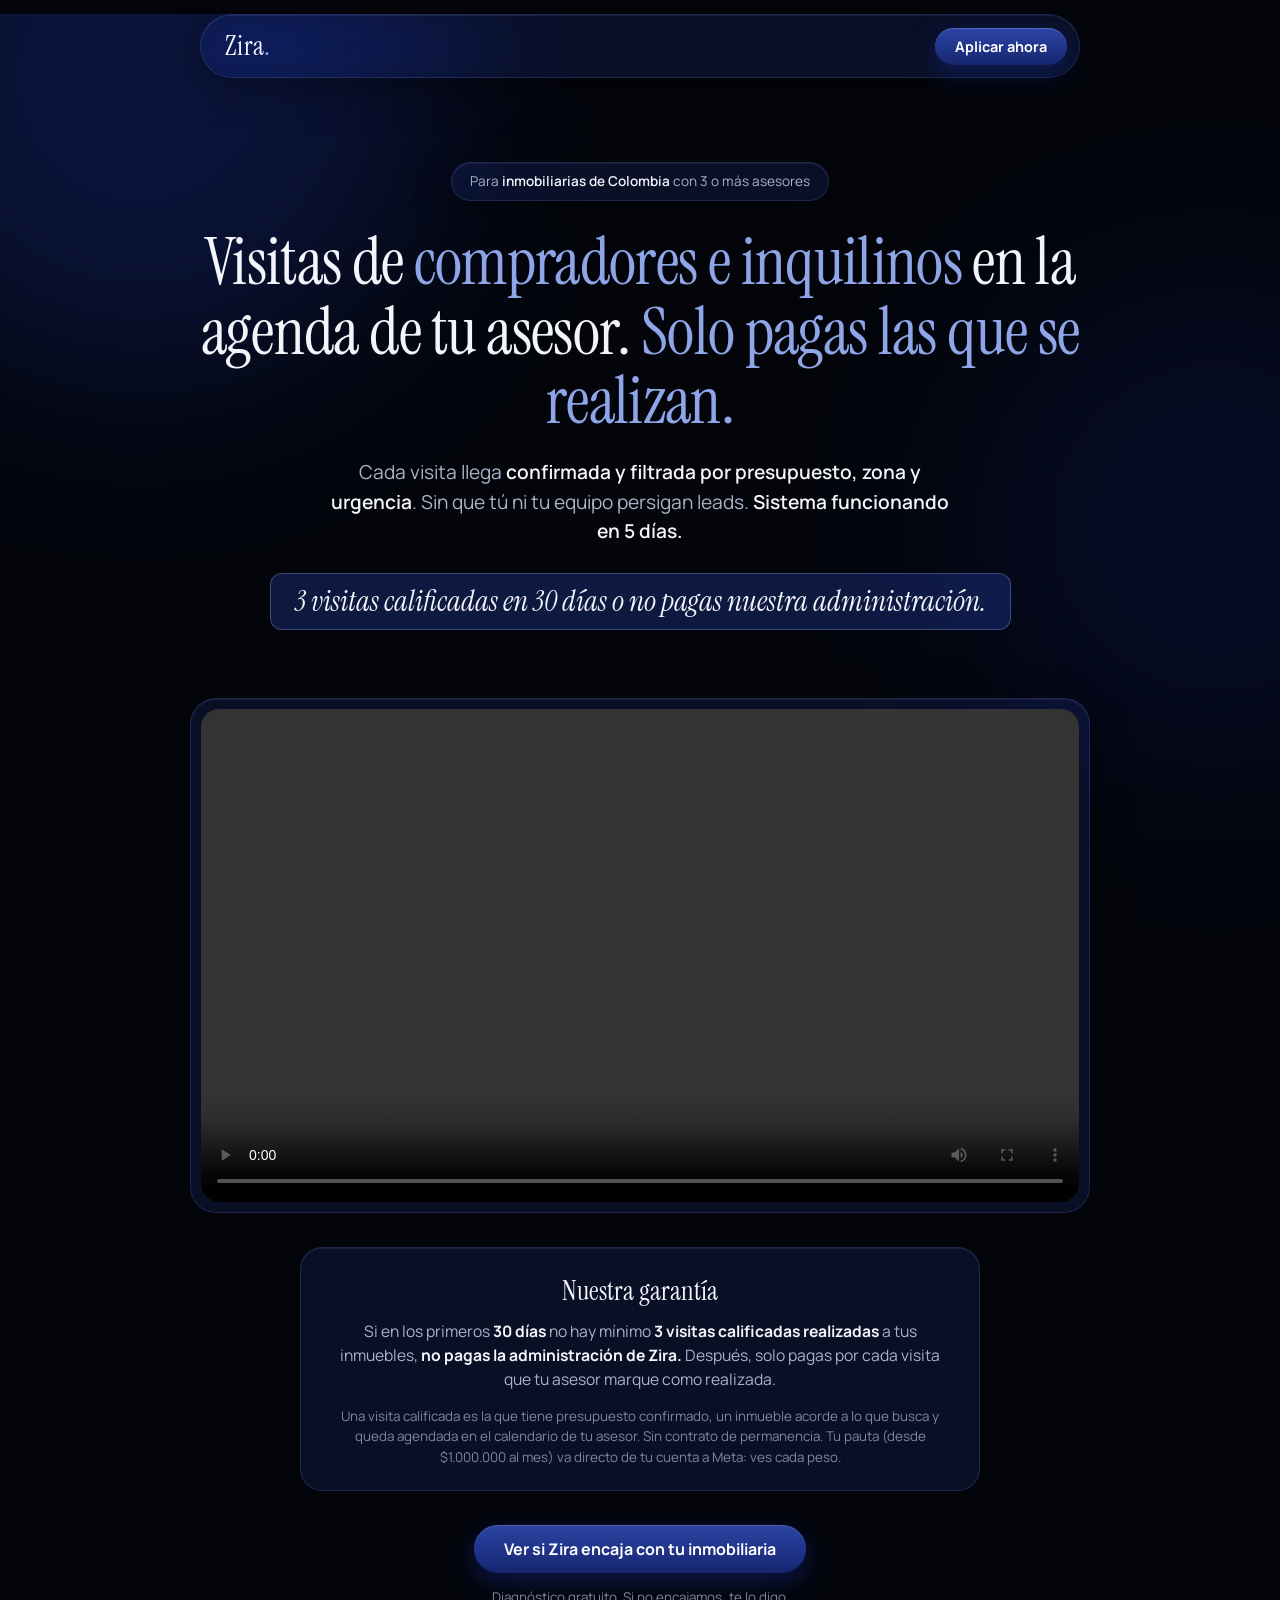
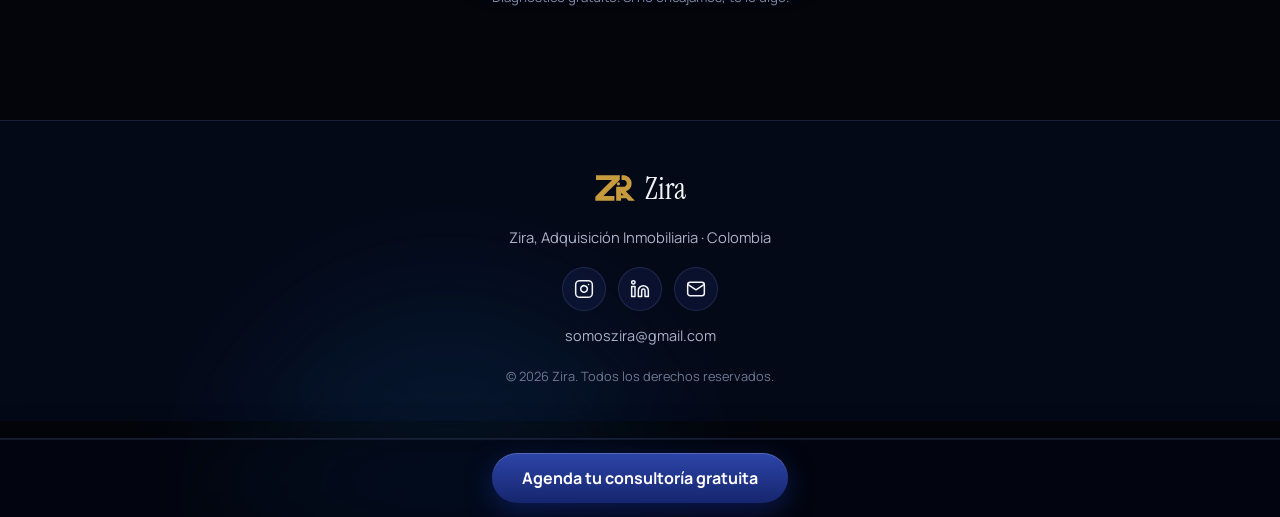
==== commit ae79cb54: "Update index.html" ====
--- a/index.html
+++ b/index.html
@@ -39,7 +39,7 @@
     <div class="guar glass">
       <strong>Nuestra garantía</strong>
       <p>Si en los primeros <b>30 días</b> no hay mínimo <b>3 visitas calificadas realizadas</b> a tus inmuebles, <b>no pagas la administración de Zira.</b> Después, solo pagas por cada visita que tu asesor marque como realizada.</p>
-      <p class="fine">Una visita calificada es la que tiene presupuesto confirmado, un inmueble acorde a lo que busca y está marcada como realizada por tu asesor. Sin contrato de permanencia. Tu pauta (desde $1.000.000 al mes) va directo de tu cuenta a Meta: ves cada peso.</p>
+      <p class="fine">Una visita calificada es la que tiene presupuesto confirmado, un inmueble acorde a lo que busca y queda agendada en el calendario de tu asesor. Sin contrato de permanencia. Tu pauta (desde $1.000.000 al mes) va directo de tu cuenta a Meta: ves cada peso.</p>
     </div>
     <div class="cta-mid">
       <a class="btn go" href="agendar.html">Ver si Zira encaja con tu inmobiliaria</a>
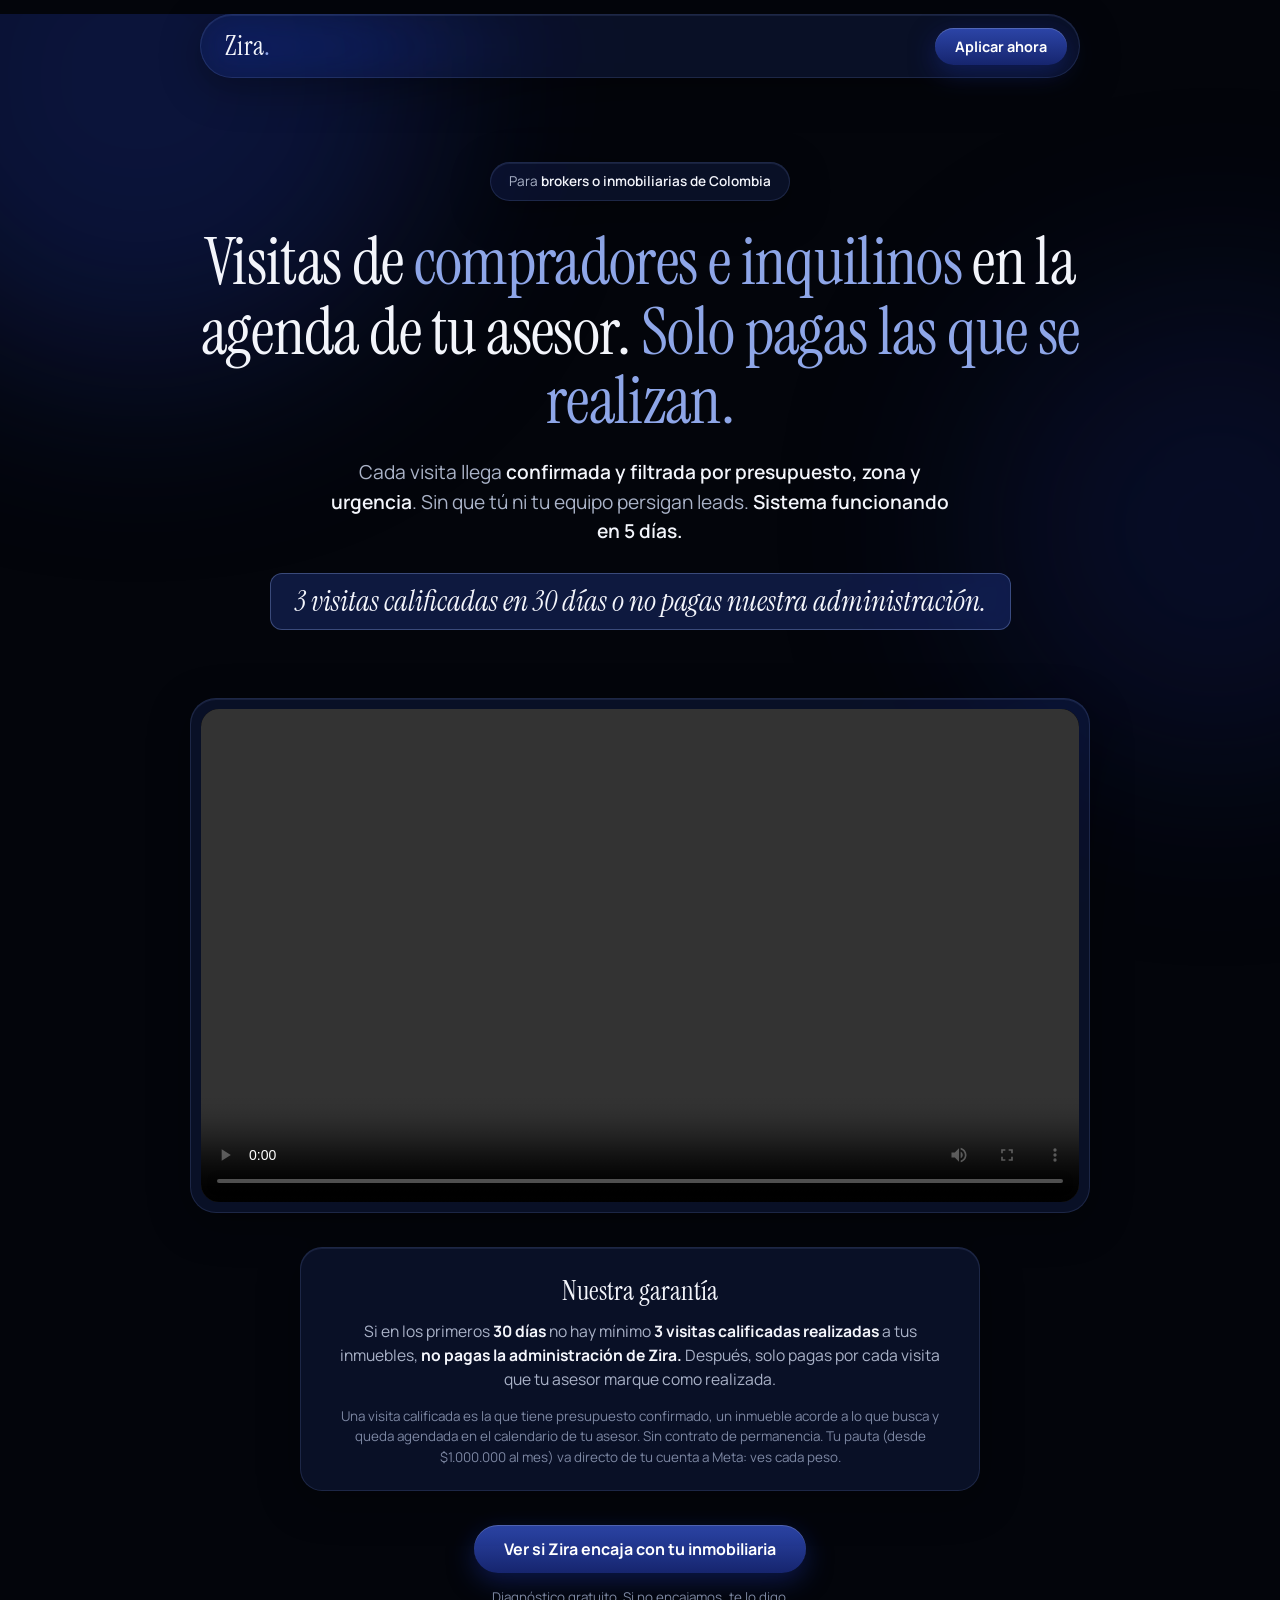
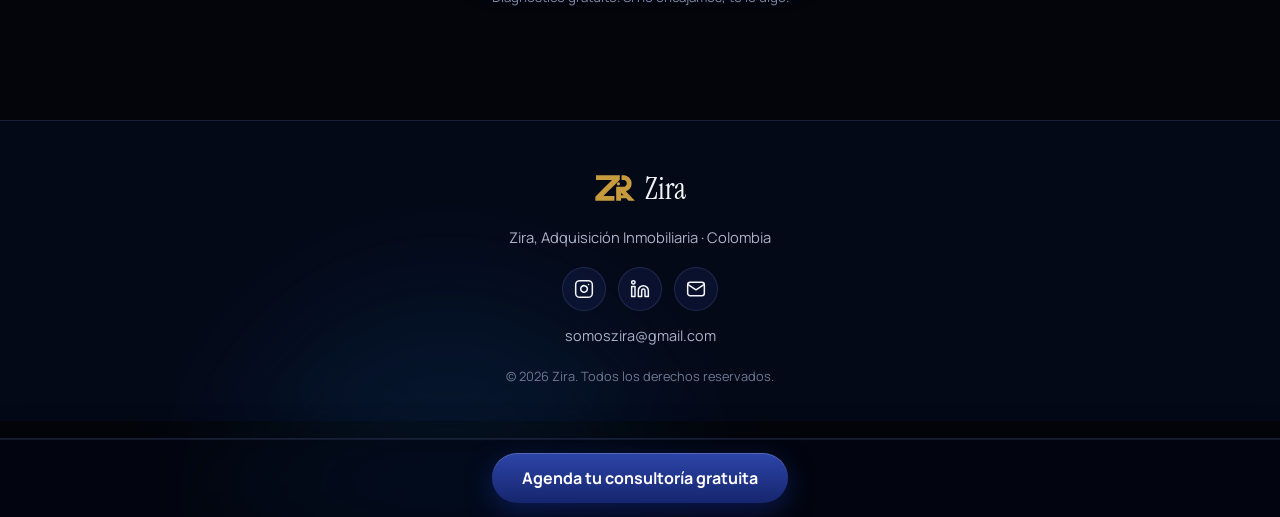
==== commit a6b3a4d2: "Update index.html" ====
--- a/index.html
+++ b/index.html
@@ -22,7 +22,7 @@
 <main class="wrap">
   <!-- HEADER -->
   <section class="hero">
-    <div class="pill glass rv">Para <b>inmobiliarias de Colombia</b> con 3 o más asesores</div>
+    <div class="pill glass rv">Para <b>brokers o inmobiliarias de Colombia</b></div>
     <h1 class="rv">Visitas de <em>compradores e inquilinos</em> en la agenda de tu asesor. <em>Solo pagas las que se realizan.</em></h1>
     <p class="sub rv">Cada visita llega <b>confirmada y filtrada por presupuesto, zona y urgencia</b>. Sin que tú ni tu equipo persigan leads. <b>Sistema funcionando en 5 días.</b></p>
     <div class="mark rv">3 visitas calificadas en 30 días o no pagas nuestra administración.</div>
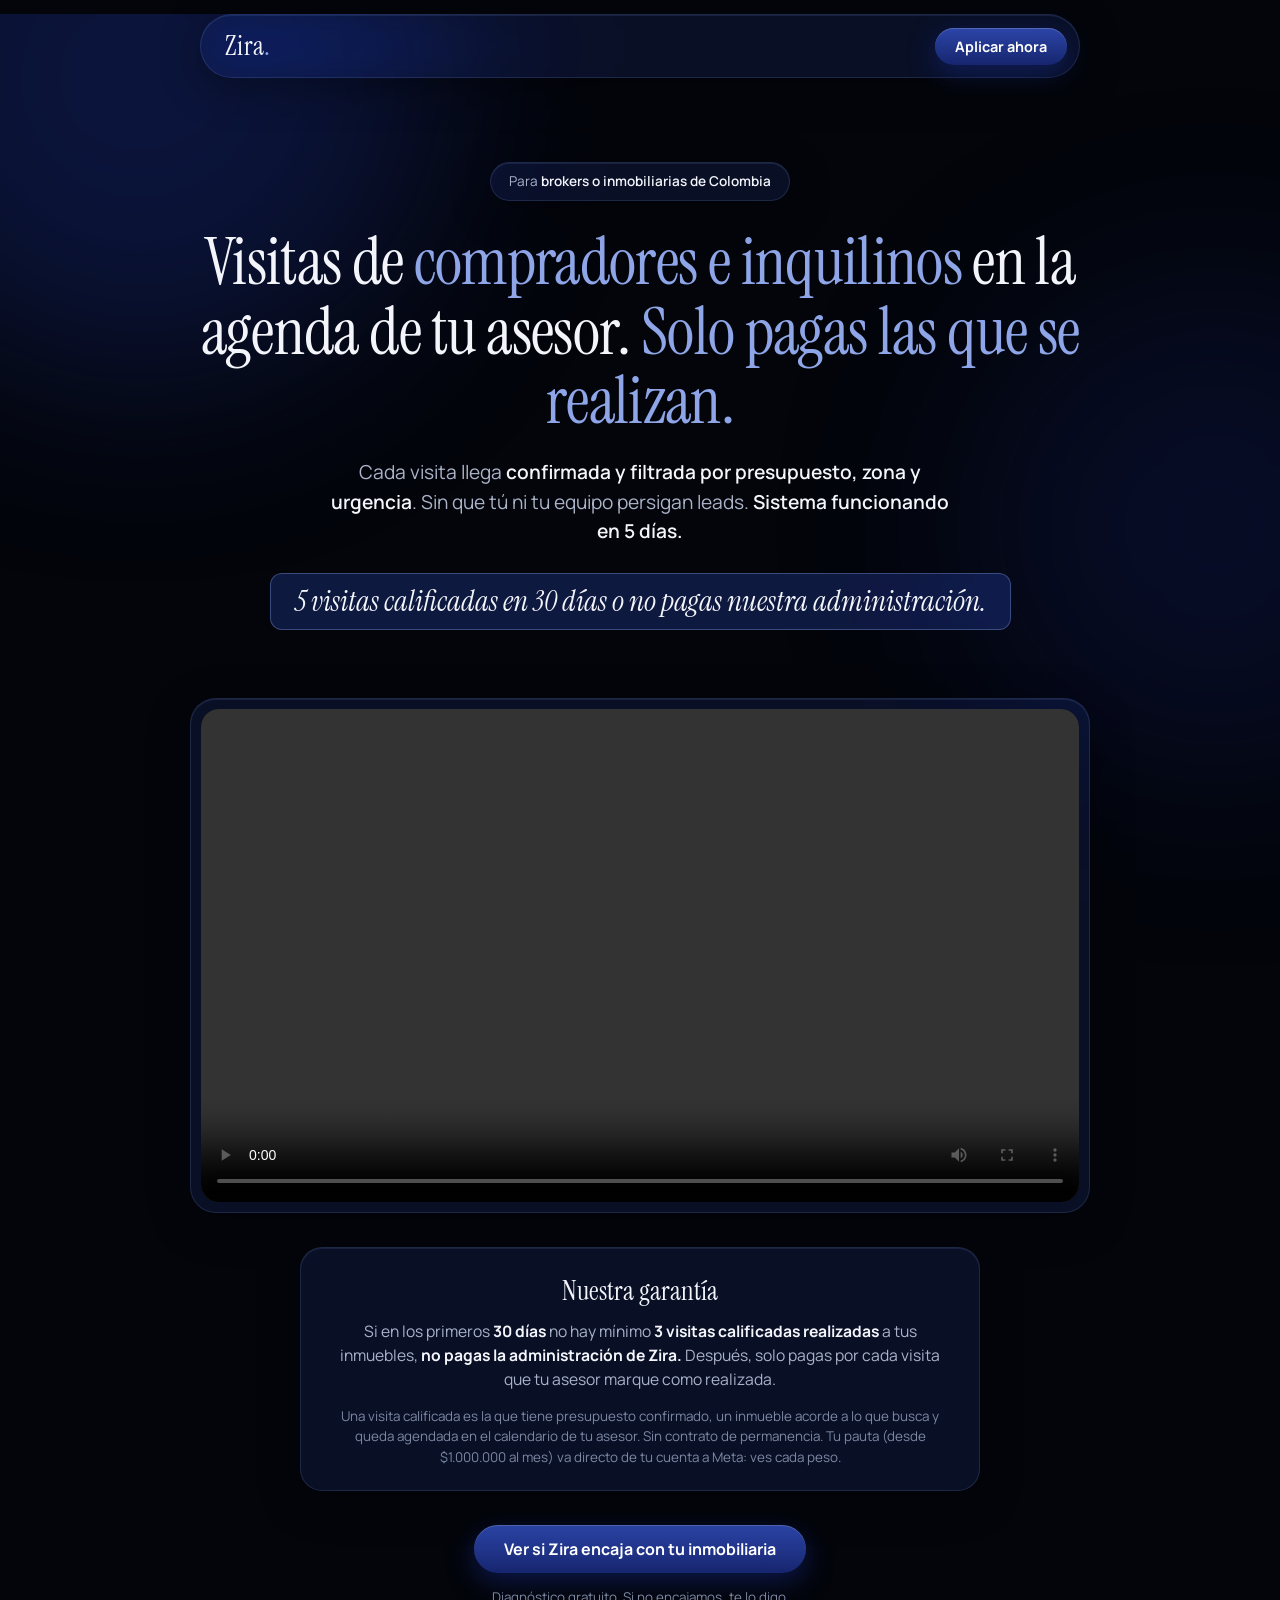
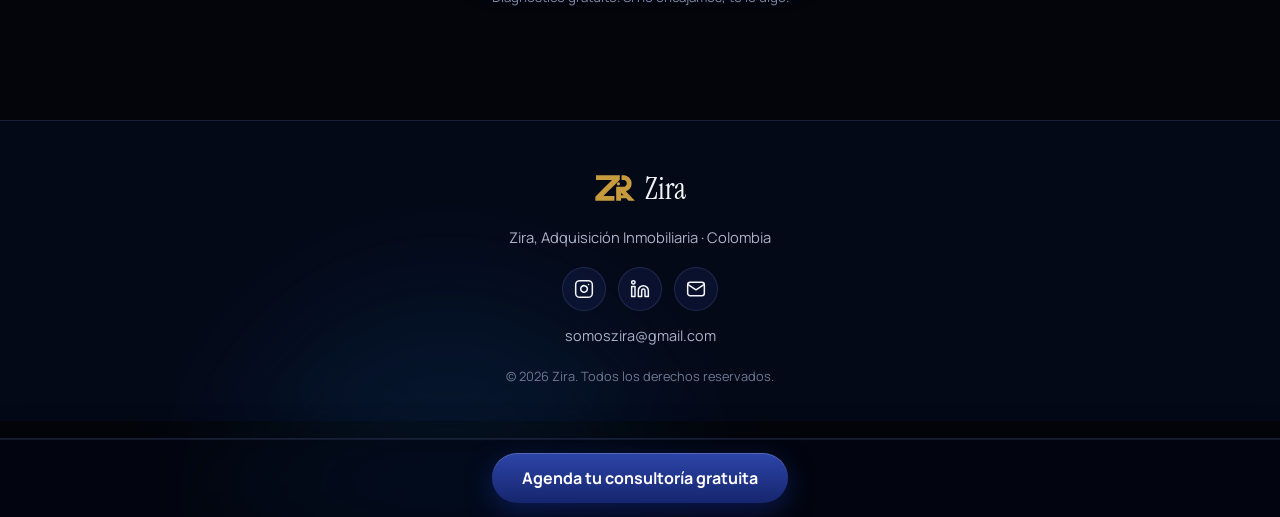
==== commit 49195cae: "Update index.html" ====
--- a/index.html
+++ b/index.html
@@ -4,7 +4,7 @@
 <meta charset="utf-8">
 <meta name="viewport" content="width=device-width, initial-scale=1, viewport-fit=cover">
 <title>Zira — Visitas en la agenda de tu asesor. Solo pagas las que se realizan</title>
-<meta name="description" content="Visitas de compradores e inquilinos en la agenda de tu asesor. Solo pagas las que se realizan. 3 visitas calificadas en 30 días o no pagas nuestra administración.">
+<meta name="description" content="Visitas de compradores e inquilinos en la agenda de tu asesor. Solo pagas las que se realizan. 5 visitas calificadas en 30 días o no pagas nuestra administración.">
 <link rel="preconnect" href="https://fonts.googleapis.com">
 <link rel="preconnect" href="https://fonts.gstatic.com" crossorigin>
 <link href="https://fonts.googleapis.com/css2?family=Instrument+Serif:ital@0;1&family=Manrope:wght@500;600;700&display=swap" rel="stylesheet">
@@ -25,7 +25,7 @@
     <div class="pill glass rv">Para <b>brokers o inmobiliarias de Colombia</b></div>
     <h1 class="rv">Visitas de <em>compradores e inquilinos</em> en la agenda de tu asesor. <em>Solo pagas las que se realizan.</em></h1>
     <p class="sub rv">Cada visita llega <b>confirmada y filtrada por presupuesto, zona y urgencia</b>. Sin que tú ni tu equipo persigan leads. <b>Sistema funcionando en 5 días.</b></p>
-    <div class="mark rv">3 visitas calificadas en 30 días o no pagas nuestra administración.</div>
+    <div class="mark rv">5 visitas calificadas en 30 días o no pagas nuestra administración.</div>
   </section>
 
   <!-- VSL -->
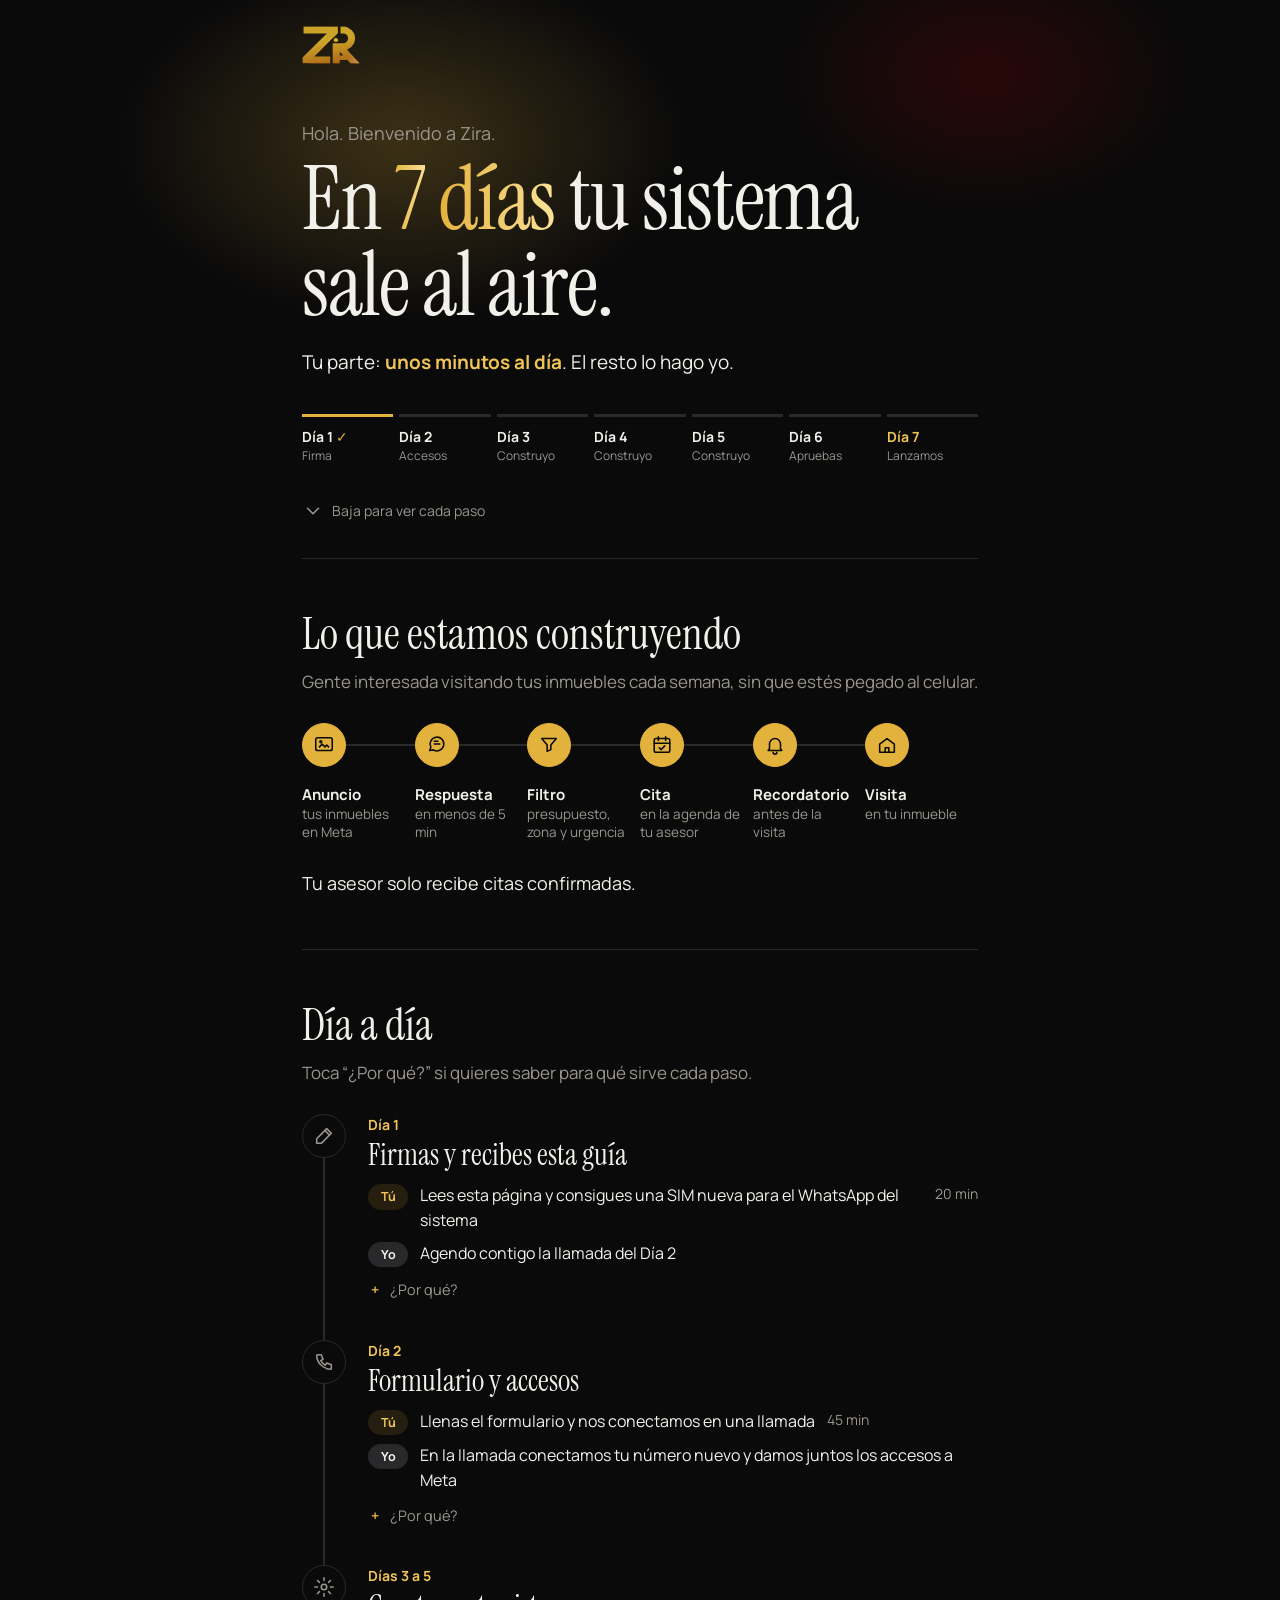
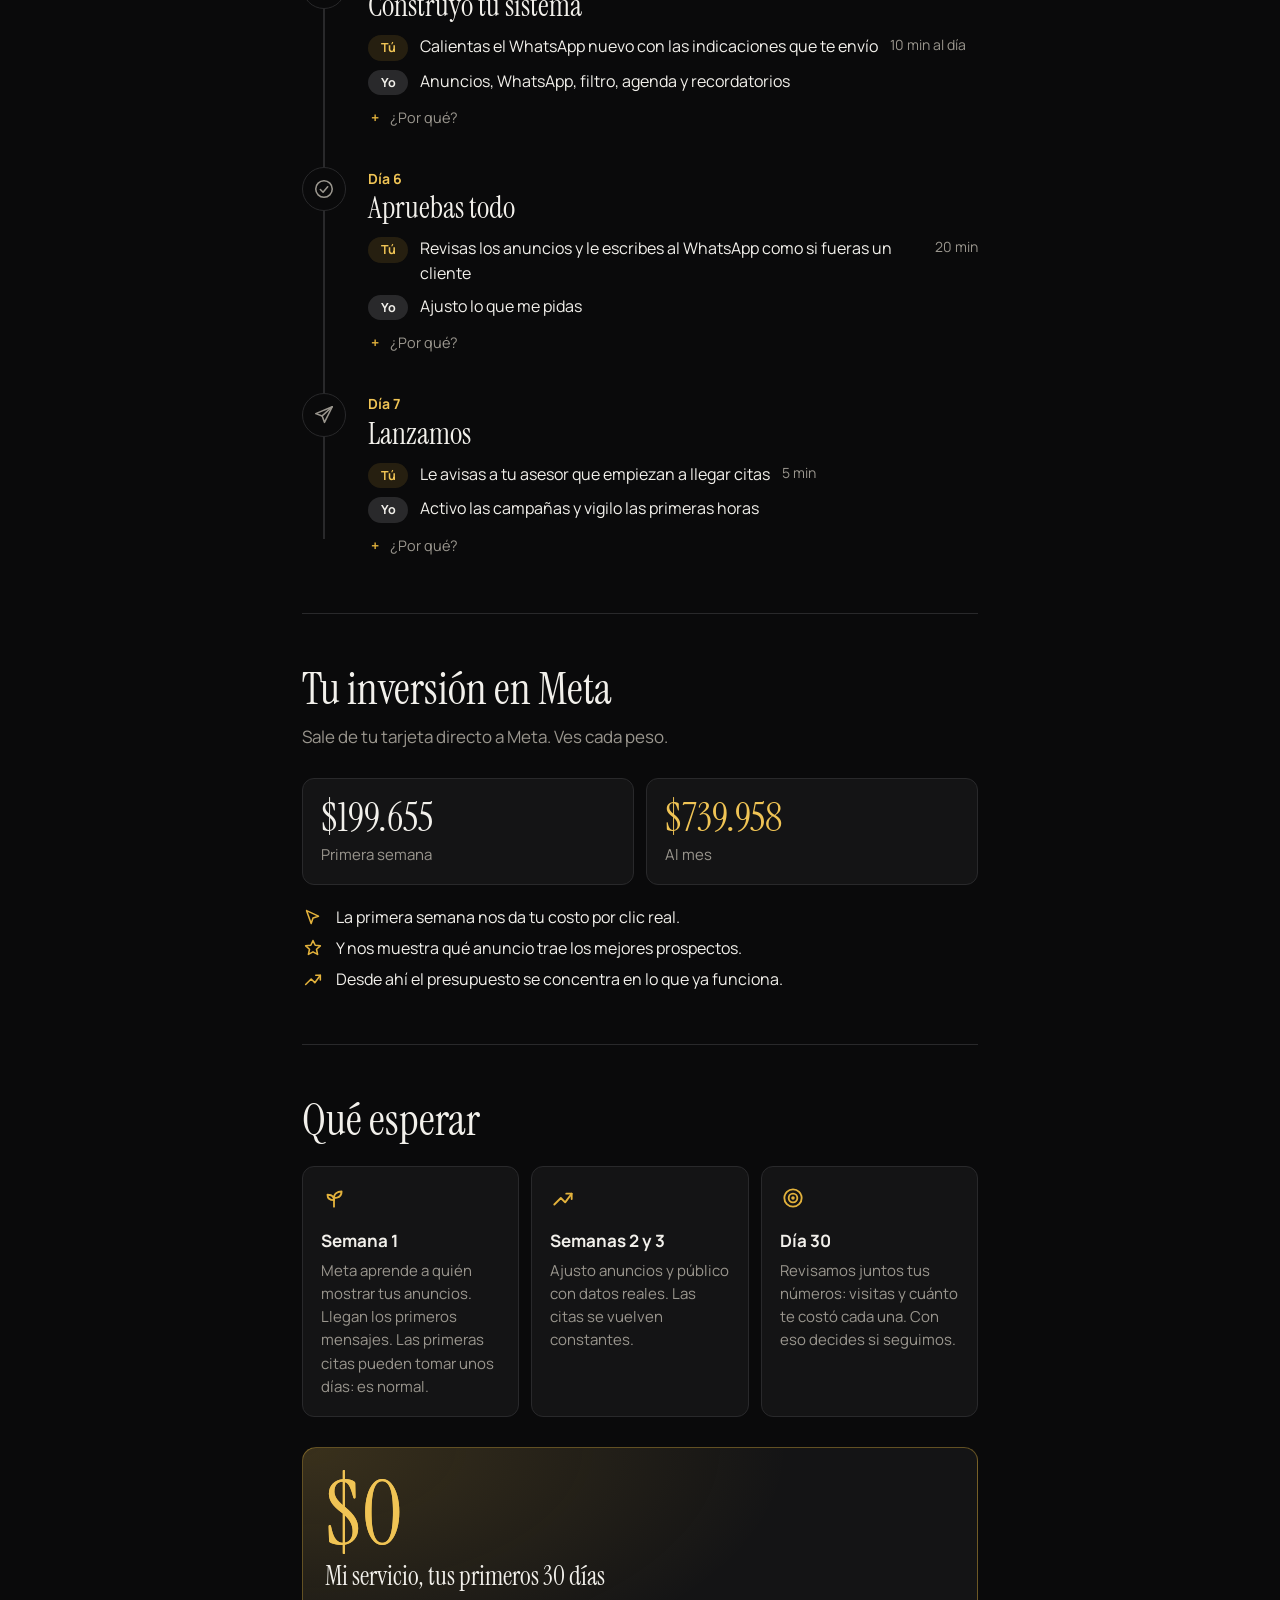
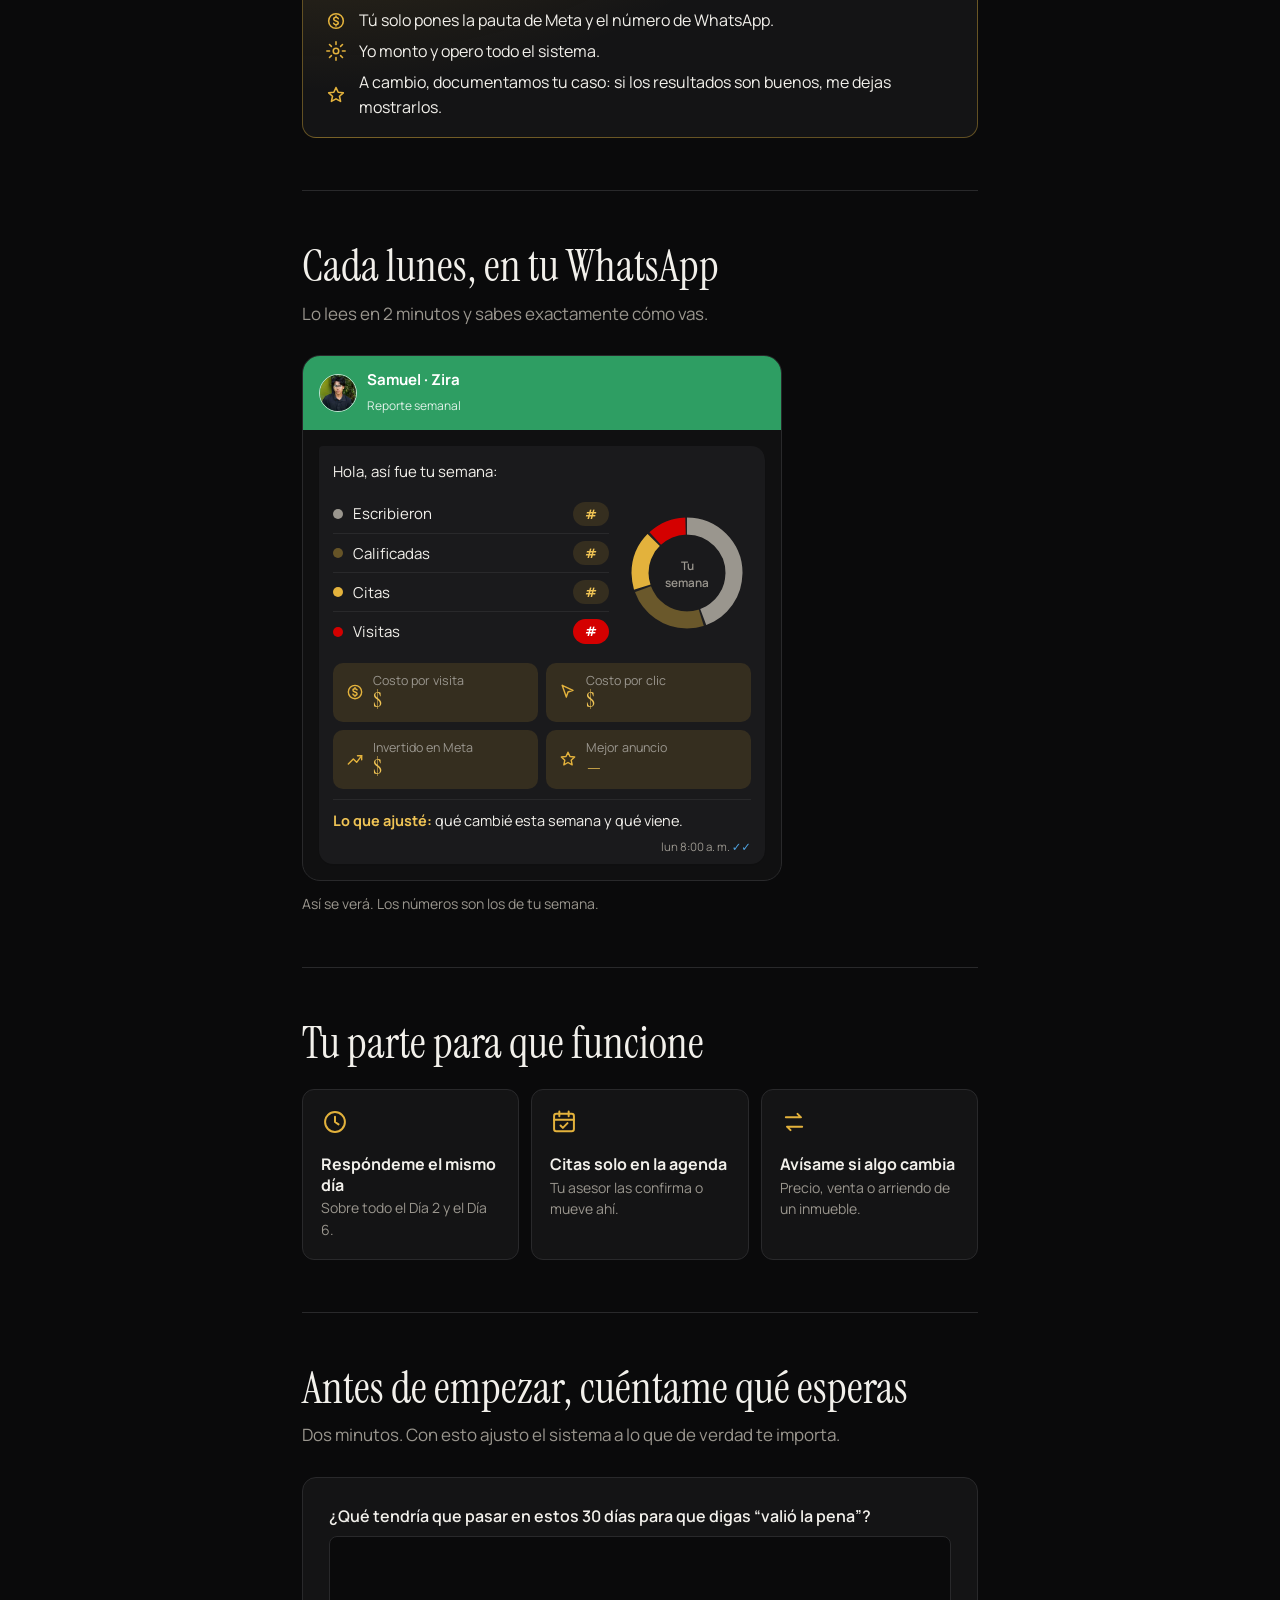
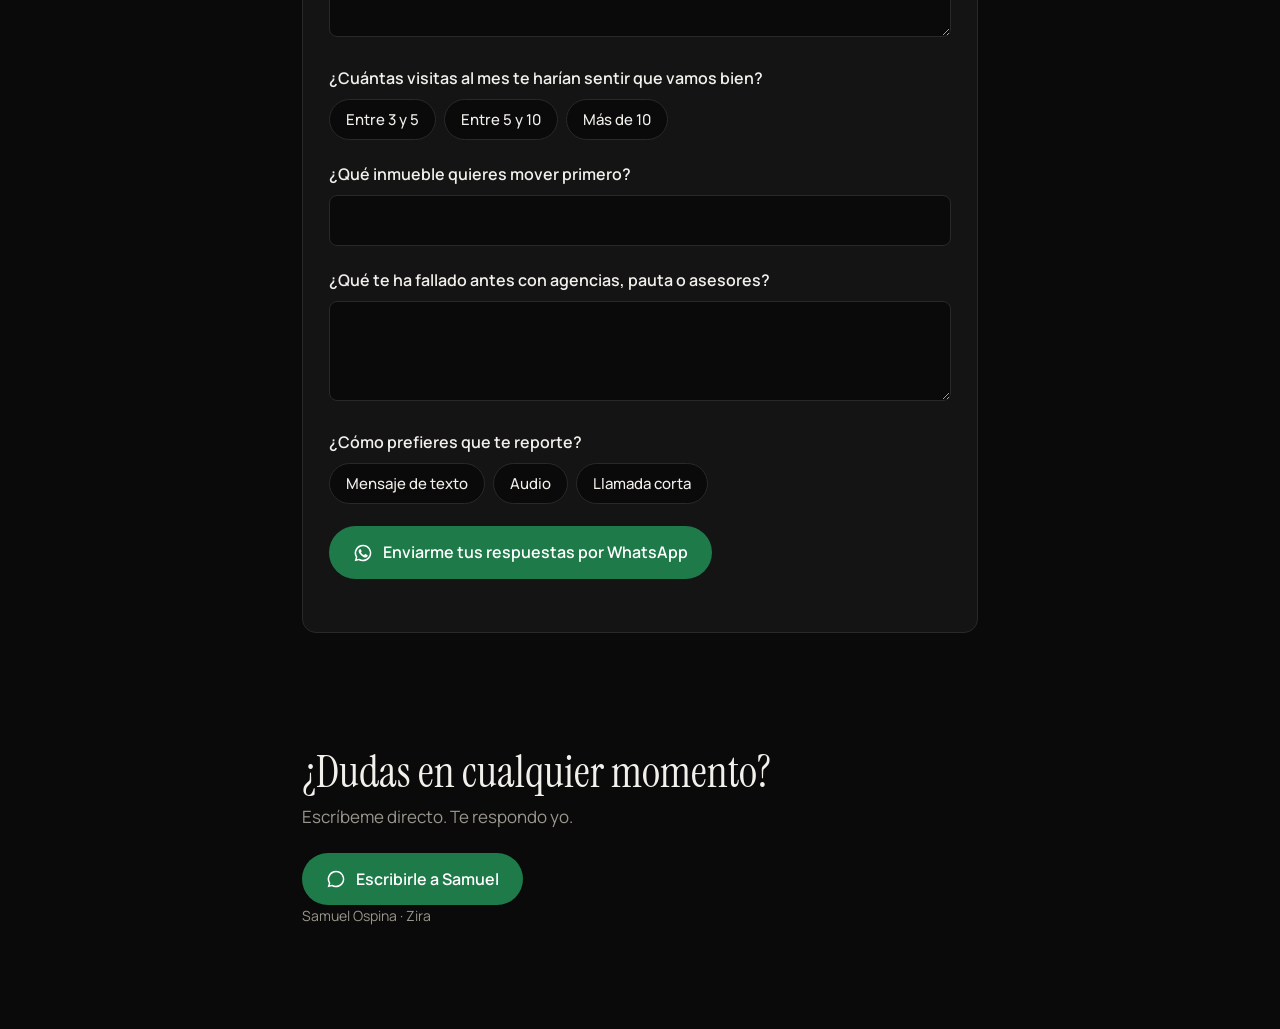
==== commit 97eccf1b: "Rename Zira · Tus primeros 7 días.html to index.html" ====
--- a/index.html
+++ b/index.html
@@ -1,98 +1,668 @@
 <!DOCTYPE html>
-<html lang="es">
+<html lang="es" style="background:#0A0A0B">
 <head>
 <meta charset="utf-8">
 <meta name="viewport" content="width=device-width, initial-scale=1, viewport-fit=cover">
-<title>Zira — Visitas en la agenda de tu asesor. Solo pagas las que se realizan</title>
-<meta name="description" content="Visitas de compradores e inquilinos en la agenda de tu asesor. Solo pagas las que se realizan. 5 visitas calificadas en 30 días o no pagas nuestra administración.">
+<title>Zira · Tus primeros 7 días</title>
 <link rel="preconnect" href="https://fonts.googleapis.com">
 <link rel="preconnect" href="https://fonts.gstatic.com" crossorigin>
-<link href="https://fonts.googleapis.com/css2?family=Instrument+Serif:ital@0;1&family=Manrope:wght@500;600;700&display=swap" rel="stylesheet">
-<link rel="stylesheet" href="style.css">
+<link href="https://fonts.googleapis.com/css2?family=Instrument+Serif&family=Manrope:wght@400;500;600;700&display=swap" rel="stylesheet">
+<style>
+:root{
+  --bg:#0A0A0B; --surface:#141415; --ink:#F2F0EB; --muted:#9A968E; --line:#29292B;
+  --gold:#E3B23C; --gold-ink:#F0C455; --gold-soft:rgba(227,178,60,.13); --gold-mid:rgba(227,178,60,.38); --red:#D40000;
+  --wa:#2E9E63; --wa-bg:rgba(46,158,99,.14); --bubble:#1A1A1C; --chat:#101011;
+  --serif:"Instrument Serif", Georgia, "Times New Roman", serif;
+  --sans:"Manrope", system-ui, -apple-system, "Segoe UI", Roboto, sans-serif;
+  color-scheme: dark; box-sizing:border-box;
+  padding-top:env(safe-area-inset-top,0px); padding-bottom:env(safe-area-inset-bottom,0px);
+}
+@media (prefers-color-scheme: dark){
+  :root:not([data-theme="light"]){
+    --bg:#0A0A0B; --surface:#141415; --ink:#F2F0EB; --muted:#9A968E; --line:#29292B;
+    --gold:#E3B23C; --gold-ink:#F0C455; --gold-soft:rgba(227,178,60,.13); --gold-mid:rgba(227,178,60,.38); --red:#D40000;
+    --wa:#2E9E63; --wa-bg:rgba(46,158,99,.14); --bubble:#1A1A1C; --chat:#101011;
+    color-scheme: dark;
+  }
+}
+:root[data-theme="dark"]{
+  --bg:#0A0A0B; --surface:#141415; --ink:#F2F0EB; --muted:#9A968E; --line:#29292B;
+  --gold:#E3B23C; --gold-ink:#F0C455; --gold-soft:rgba(227,178,60,.13); --gold-mid:rgba(227,178,60,.38); --red:#D40000;
+  --wa:#2E9E63; --wa-bg:rgba(46,158,99,.14); --bubble:#1A1A1C; --chat:#101011;
+  color-scheme: dark;
+}
+*,*::before,*::after{box-sizing:border-box}
+html{scroll-padding-top:env(safe-area-inset-top,0px);-webkit-text-size-adjust:100%}
+body{margin:0;background:var(--bg);color:var(--ink);font-family:var(--sans);font-size:17px;line-height:1.55}
+.wrap{max-width:720px;margin:0 auto;padding:0 22px}
+:focus-visible{outline:2px solid var(--gold);outline-offset:3px;border-radius:4px}
+svg.i{width:22px;height:22px;flex:none;stroke:currentColor;fill:none;stroke-width:1.7;stroke-linecap:round;stroke-linejoin:round}
+
+.top{display:flex;justify-content:space-between;align-items:center;padding:26px 0 0}
+.mark{font-family:var(--serif);font-size:28px}
+.mark span{color:var(--gold)}
+.top small{color:var(--muted);font-size:14px}
+
+.hero{padding:56px 0 36px}
+.hello{color:var(--muted);font-size:18px;margin:0 0 8px}
+h1{font-family:var(--serif);font-weight:400;font-size:clamp(50px,12vw,88px);line-height:.98;margin:0 0 20px;letter-spacing:-.015em}
+.lead{font-size:19px;margin:0}
+.lead b{color:var(--gold-ink);font-weight:700}
+
+.week{display:grid;grid-template-columns:repeat(7,1fr);gap:6px;margin:36px 0 0}
+.day{border-top:3px solid var(--line);padding-top:9px;min-width:0}
+.day b{display:block;font-weight:700;font-size:14px}
+.day i{display:block;font-style:normal;color:var(--muted);font-size:12px;white-space:nowrap;overflow:hidden;text-overflow:ellipsis}
+.day.done{border-color:var(--gold)}
+.day.done b::after{content:" ✓";color:var(--gold)}
+.day.today{border-color:var(--gold);border-top-width:5px;padding-top:7px}
+.day.today i{color:var(--gold-ink);font-weight:700}
+.day.launch b{color:var(--gold-ink)}
+.scroll{margin:34px 0 0;color:var(--muted);font-size:14px;display:flex;align-items:center;gap:8px}
+.scroll svg{animation:nudge 1.8s ease-in-out infinite}
+@keyframes nudge{50%{transform:translateY(4px)}}
+
+section{padding:52px 0}
+h2{font-family:var(--serif);font-weight:400;font-size:clamp(32px,5.4vw,44px);line-height:1.08;margin:0 0 10px}
+.sub{color:var(--muted);margin:0 0 28px}
+hr.rule{border:0;border-top:1px solid var(--line);margin:0}
+
+/* flow */
+.flow{list-style:none;margin:0;padding:0;display:grid;grid-template-columns:repeat(6,1fr)}
+.flow li{position:relative;padding:62px 8px 0 0;font-size:13.5px;line-height:1.3;color:var(--muted)}
+.flow .ic{position:absolute;top:0;left:0;width:44px;height:44px;border-radius:50%;display:grid;place-items:center;border:1.5px solid var(--line);background:var(--surface);color:var(--muted);transition:all .4s ease;z-index:1}
+.flow li::after{content:"";position:absolute;top:21px;left:44px;right:0;height:2px;background:var(--line)}
+.flow li:last-child::after{display:none}
+.flow .bar{position:absolute;top:21px;left:44px;right:0;height:2px;background:var(--gold);transform:scaleX(0);transform-origin:left;transition:transform .45s ease;z-index:0}
+.flow li:last-child .bar{display:none}
+.flow strong{display:block;color:var(--ink);font-weight:700;font-size:15px;margin-bottom:2px}
+.flow li.lit .ic{border-color:var(--gold);background:var(--gold);color:var(--bg)}
+.flow li.lit .bar{transform:scaleX(1)}
+.flow-note{margin:28px 0 0;font-size:18px}
+
+/* steps */
+.tl{position:relative;margin:0;padding:0;list-style:none}
+.tl::before{content:"";position:absolute;left:21px;top:22px;bottom:22px;width:2px;background:var(--line)}
+.tl .fill{position:absolute;left:21px;top:22px;width:2px;height:calc((100% - 44px) * var(--p,0));background:var(--gold)}
+.step{position:relative;padding:0 0 34px 66px}
+.step:last-child{padding-bottom:0}
+.node{position:absolute;left:0;top:0;width:44px;height:44px;border-radius:50%;display:grid;place-items:center;border:1.5px solid var(--line);background:var(--bg);color:var(--muted);transition:all .3s}
+.step.reached .node{border-color:var(--gold);background:var(--gold);color:var(--bg)}
+.when{display:flex;gap:10px;align-items:center;flex-wrap:wrap;margin:0 0 2px;min-height:22px}
+.when b{font-weight:700;font-size:14px;color:var(--gold-ink)}
+.when i{font-style:normal;color:var(--muted);font-size:14px}
+.chip{font-size:12px;font-weight:700;color:#fff;background:var(--red);padding:2px 9px;border-radius:20px}
+.step h3{font-family:var(--serif);font-weight:400;font-size:30px;line-height:1.1;margin:0 0 12px}
+.row{display:flex;gap:12px;align-items:flex-start;margin:0 0 8px;font-size:16px}
+.tag{flex:none;font-size:12.5px;font-weight:700;padding:3px 10px;border-radius:20px;margin-top:1px;min-width:40px;text-align:center}
+.tag.you{background:var(--gold-soft);color:var(--gold-ink)}
+.tag.me{background:var(--line);color:var(--ink)}
+.row .t{color:var(--muted);white-space:nowrap;font-size:14px}
+.why button{all:unset;cursor:pointer;font-size:14.5px;color:var(--muted);display:inline-flex;gap:8px;align-items:center;padding:4px 0}
+.why button:hover{color:var(--ink)}
+.why button:focus-visible{outline:2px solid var(--gold);outline-offset:3px;border-radius:4px}
+.why .pl{display:inline-block;width:14px;text-align:center;color:var(--gold);font-weight:700;transition:transform .25s ease}
+.why button[aria-expanded="true"] .pl{transform:rotate(45deg)}
+.why .pan{display:grid;grid-template-rows:0fr;transition:grid-template-rows .3s ease}
+.why .pan>div{overflow:hidden}
+.why .pan p{margin:4px 0 0;padding-left:14px;border-left:2px solid var(--gold-mid);font-size:15.5px}
+.why.open .pan{grid-template-rows:1fr}
+
+/* money */
+.money{display:grid;grid-template-columns:1fr 1fr;gap:12px}
+.money div{border:1px solid var(--line);border-radius:12px;padding:18px;background:var(--surface)}
+.money .n{font-family:var(--serif);font-size:40px;line-height:1;display:block;margin-bottom:6px}
+.money div:last-child .n{color:var(--gold-ink)}
+.money p{margin:0;font-size:15px;color:var(--muted)}
+.how{display:grid;grid-template-columns:auto 1fr;gap:6px 12px;align-items:center;margin:20px 0 0;font-size:16px}
+.how .i{color:var(--gold)}
+
+/* expectations */
+.phases{display:grid;grid-template-columns:repeat(3,1fr);gap:12px}
+.phase{border:1px solid var(--line);border-radius:12px;padding:18px;background:var(--surface)}
+.phase .i{color:var(--gold);width:26px;height:26px}
+.phase b{display:block;font-weight:700;margin:10px 0 4px}
+.phase p{margin:0;font-size:15px;color:var(--muted)}
+.chart{margin:30px 0 0;border:1px solid var(--line);border-radius:14px;padding:22px 22px 18px;background:var(--surface)}
+.chart h3{font-family:var(--serif);font-weight:400;font-size:26px;margin:0 0 18px;line-height:1.15}
+.bars{display:grid;grid-template-columns:repeat(3,1fr);gap:16px;align-items:end;height:190px}
+.col{display:flex;flex-direction:column;justify-content:flex-end;height:100%;text-align:center}
+.col .v{font-family:var(--serif);font-size:34px;line-height:1;margin-bottom:6px}
+.col .b{border-radius:8px 8px 3px 3px;height:0;transition:height .8s cubic-bezier(.2,.7,.2,1)}
+.col.g .b{background:var(--gold)}
+.col.m .b{background:repeating-linear-gradient(135deg,var(--gold-soft) 0 8px,var(--gold-mid) 8px 10px);border:1.5px dashed var(--gold)}
+.col .l{font-size:14px;font-weight:700;margin-top:8px}
+.col .s{font-size:12.5px;color:var(--muted)}
+.col.g .s{color:var(--gold-ink);font-weight:600}
+.chart .fine{margin:16px 0 0;font-size:14px;color:var(--muted)}
+.chart.free{border-color:var(--gold-mid);background:radial-gradient(120% 140% at 0% 0%,rgba(227,178,60,.18),transparent 60%),var(--surface)}
+.chart.free .fv{display:block;font-family:var(--serif);font-size:clamp(64px,16vw,88px);line-height:1;color:var(--gold-ink)}
+.chart.free h3{margin:4px 0 16px}
+
+/* report */
+.phone{max-width:480px;border-radius:18px;overflow:hidden;border:1px solid var(--line);background:var(--chat)}
+.phone header{display:flex;align-items:center;gap:10px;background:var(--wa);color:#fff;padding:12px 16px}
+.phone header .av{width:38px;height:38px;border-radius:50%;object-fit:cover;flex:none;border:1.5px solid rgba(255,255,255,.7)}
+.phone header b{display:block;font-size:15px}
+.phone header small{font-size:12px;opacity:.85}
+.msgs{padding:16px}
+.bubble{background:var(--bubble);border-radius:4px 14px 14px 14px;padding:14px 14px 8px;box-shadow:0 1px 1px rgba(0,0,0,.06)}
+.bubble .hi{margin:0 0 12px;font-size:15px}
+.mrow{display:flex;align-items:center;gap:10px;padding:7px 0;border-top:1px solid var(--line);font-size:15px}
+.mrow .i{color:var(--gold);width:20px;height:20px}
+.mrow span{flex:1}
+.mrow em{font-style:normal;font-weight:700;background:var(--gold-soft);color:var(--gold-ink);border-radius:20px;padding:2px 12px;font-size:13px}
+.mrow.key em{background:var(--red);color:#fff}
+.bubble .adj{margin:10px 0 0;font-size:14.5px;border-top:1px solid var(--line);padding-top:10px}
+.bubble .adj b{color:var(--gold-ink)}
+/* motion de íconos */
+svg.i.dw{stroke-dasharray:1 1;stroke-dashoffset:1;transition:stroke-dashoffset 1.1s cubic-bezier(.4,.1,.2,1)}
+svg.i.dw.on{stroke-dashoffset:0}
+.step.reached .node svg{animation:pop .5s ease}
+@keyframes pop{40%{transform:scale(1.25)}}
+.flow li.lit .ic{animation:glow 2.8s ease-in-out infinite}
+.flow li.lit:nth-child(2) .ic{animation-delay:.4s}.flow li.lit:nth-child(3) .ic{animation-delay:.8s}
+.flow li.lit:nth-child(4) .ic{animation-delay:1.2s}.flow li.lit:nth-child(5) .ic{animation-delay:1.6s}.flow li.lit:nth-child(6) .ic{animation-delay:2s}
+@keyframes glow{0%,100%{box-shadow:0 0 0 0 rgba(227,178,60,0)}50%{box-shadow:0 0 0 6px rgba(227,178,60,.16)}}
+.chip{animation:beat 2.2s ease-in-out infinite}
+@keyframes beat{0%,100%{box-shadow:0 0 0 0 rgba(212,0,0,.5)}60%{box-shadow:0 0 0 7px rgba(212,0,0,0)}}
+.tile .i,.phase .i{transition:transform .25s ease}
+.tile:hover .i,.phase:hover .i{transform:translateY(-2px) rotate(-6deg)}
+@media (prefers-reduced-motion: reduce){svg.i.dw{stroke-dashoffset:0}}
+.split{display:grid;grid-template-columns:1fr 128px;gap:14px;align-items:center}
+.mlist .mrow:first-child{border-top:0}
+.dt{width:10px;height:10px;border-radius:50%;flex:none}
+.donut{width:128px;height:128px;transform:rotate(-90deg)}
+.donut .sg{stroke-dasharray:0 276.5;transition:stroke-dasharray .9s cubic-bezier(.2,.7,.2,1)}
+.donut text{transform:rotate(90deg);transform-origin:60px 60px;fill:var(--muted);font-family:var(--sans);font-size:11px;font-weight:600}
+.kpis{display:grid;grid-template-columns:1fr 1fr;gap:8px;margin-top:12px}
+.kpis div{display:grid;grid-template-columns:auto 1fr;grid-template-rows:auto auto;column-gap:8px;background:var(--gold-soft);border-radius:10px;padding:10px 12px}
+.kpis .i{grid-row:span 2;color:var(--gold);width:20px;height:20px;align-self:center}
+.kpis span{font-size:12.5px;color:var(--muted);line-height:1.2}
+.kpis b{font-family:var(--serif);font-weight:400;font-size:22px;line-height:1.1;color:var(--gold-ink)}
+@media (max-width:400px){.split{grid-template-columns:1fr 104px}.donut{width:104px;height:104px}}
+.stamp{text-align:right;font-size:11.5px;color:var(--muted);margin-top:6px}
+.stamp span{color:#4FA3E0}
+.cap{font-size:14px;color:var(--muted);margin:12px 0 0}
+
+/* rules */
+.tiles{display:grid;grid-template-columns:repeat(3,1fr);gap:12px}
+.tile{border:1px solid var(--line);border-radius:12px;padding:18px;background:var(--surface)}
+.tile .i{color:var(--gold);width:28px;height:28px}
+.tile b{display:block;margin:10px 0 2px;font-weight:700;font-size:16px;line-height:1.3}
+.tile p{margin:0;font-size:14px;color:var(--muted)}
+
+/* form */
+.form{background:var(--surface);border:1px solid var(--line);border-radius:14px;padding:26px}
+.q{margin:0 0 22px}
+.q label,.q legend{display:block;font-weight:600;font-size:16px;margin:0 0 8px;padding:0}
+.q fieldset{border:0;margin:0;padding:0}
+textarea,input[type=text]{width:100%;font:inherit;font-size:16px;color:var(--ink);background:var(--bg);border:1px solid var(--line);border-radius:8px;padding:12px 14px;resize:vertical}
+textarea:focus,input[type=text]:focus{outline:none;border-color:var(--gold);box-shadow:0 0 0 3px var(--gold-soft)}
+.opts{display:flex;flex-wrap:wrap;gap:8px}
+.opts input{position:absolute;opacity:0;pointer-events:none}
+.opts label{font-weight:500;font-size:15px;margin:0;border:1px solid var(--line);border-radius:30px;padding:8px 16px;cursor:pointer;background:var(--bg);transition:border-color .2s,background .2s}
+.opts input:checked+label{border-color:var(--gold);background:var(--gold-soft);color:var(--gold-ink)}
+.opts input:focus-visible+label{outline:2px solid var(--gold);outline-offset:2px}
+.btn{display:inline-flex;align-items:center;justify-content:center;gap:10px;font:inherit;font-weight:600;font-size:16px;text-decoration:none;color:#fff;background:#1F7A4A;border:0;border-radius:40px;padding:14px 24px;cursor:pointer;transition:transform .15s ease,filter .2s}
+.btn:hover{filter:brightness(1.08)}
+.btn:active{transform:scale(.98)}
+.btn svg{width:20px;height:20px;flex:none}
+.err{color:#B4442F;font-size:14.5px;margin:12px 0 0;min-height:1em}
+.sent{display:none;margin:14px 0 0;color:var(--wa);font-size:15px}
+.sent.show{display:block}
+
+.end{padding:64px 0 80px}
+.end h2{margin-bottom:8px}
+.end p{color:var(--muted);margin:0 0 22px}
+.sig{margin-top:40px;color:var(--muted);font-size:14px}
+
+@media (max-width:640px){
+  body{font-size:16px}
+  .hero{padding:40px 0 28px}
+  .week{gap:4px}
+  .day b{font-size:12px}
+  .day i{font-size:10.5px}
+  .flow{grid-template-columns:1fr}
+  .flow li{padding:10px 0 22px 60px;min-height:66px}
+  .flow li::after,.flow .bar{top:44px;bottom:0;left:21px;right:auto;width:2px;height:auto}
+  .flow .bar{transform:scaleY(0);transform-origin:top}
+  .flow li.lit .bar{transform:scaleY(1)}
+  .money,.phases,.tiles{grid-template-columns:1fr}
+  .phase,.tile{display:grid;grid-template-columns:30px 1fr;gap:2px 12px;align-items:start}
+  .phase .i,.tile .i{grid-row:span 2}
+  .phase b,.tile b{margin:2px 0 2px}
+  .step{padding-left:58px}
+  .step h3{font-size:26px}
+  .bars{height:160px}
+  section{padding:44px 0}
+}
+@media (prefers-reduced-motion: reduce){
+  *,*::before,*::after{transition:none !important;animation:none !important}
+}
+
+/* ===== motion pack ===== */
+body{overflow-x:hidden}
+.hero{position:relative;isolation:isolate}
+.zglow{position:absolute;left:-30%;right:-30%;top:-90px;height:560px;z-index:-1;pointer-events:none;
+  background:radial-gradient(38% 46% at 28% 30%,rgba(227,178,60,.24),transparent 70%),radial-gradient(28% 36% at 82% 18%,rgba(212,0,0,.16),transparent 70%);
+  filter:blur(12px);animation:zdrift 11s ease-in-out infinite alternate}
+@keyframes zdrift{to{transform:translate(40px,26px) scale(1.1)}}
+.zx{opacity:0;transform:translateY(14px);transition:opacity .7s ease,transform .7s cubic-bezier(.2,.7,.2,1)}
+.ready .zx{opacity:1;transform:none}
+h1 .w{display:inline-block;opacity:0;transform:translateY(22px) rotate(2deg);filter:blur(6px);transition:opacity .6s ease,transform .7s cubic-bezier(.2,.7,.2,1),filter .6s ease}
+.ready h1 .w{opacity:1;transform:none;filter:none}
+.gold-sheen,h1 em .w{background:linear-gradient(90deg,var(--gold) 0%,#FFE7A3 45%,var(--gold) 90%);background-size:250% 100%;-webkit-background-clip:text;background-clip:text;color:transparent;animation:zsheen 4.5s linear infinite}
+h1 em{font-style:normal}
+.btn.shine{position:relative;overflow:hidden}
+.btn.shine::after{content:"";position:absolute;inset:0;background:linear-gradient(110deg,transparent 30%,rgba(255,255,255,.32) 50%,transparent 70%);transform:translateX(-130%);animation:zsweep 3.8s ease-in-out 2.2s infinite;pointer-events:none}
+@keyframes zsweep{35%,100%{transform:translateX(130%)}}
+.zbob{animation:zbob 6s ease-in-out infinite}
+@keyframes zbob{50%{transform:translateY(-6px)}}
+.rv,.rvkids>*{opacity:0;transform:translateY(24px);transition:opacity .7s ease,transform .7s cubic-bezier(.2,.7,.2,1)}
+.rvkids.left>*{transform:translateX(-28px)}
+.rv.in,.rvkids>.in{opacity:1;transform:none}
+.zaura.in{animation:zaura 4s ease-in-out 1s infinite}
+@keyframes zaura{50%{box-shadow:0 0 0 1px rgba(227,178,60,.25),0 0 48px rgba(227,178,60,.14)}}
+.zpop{display:inline-block}
+.in .zpop,.zpop.in{animation:zsheen 4.5s linear infinite,zpop .8s cubic-bezier(.2,1.4,.4,1) .25s both}
+@keyframes zpop{from{transform:scale(.6);opacity:0}to{transform:none;opacity:1}}
+@media (prefers-reduced-motion: reduce){
+  .zx,h1 .w,.rv,.rvkids>*{opacity:1 !important;transform:none !important;filter:none !important}
+  .zglow,.zbob,.btn.shine::after{animation:none}
+}
+
+/* ===== logo ===== */
+.zlogo{display:inline-block;flex:none;height:38px;aspect-ratio:891.5/583.8;background:url("[data-uri]") center/contain no-repeat;position:relative;animation:zin .9s cubic-bezier(.2,.7,.2,1) both}
+.zlogo::after{content:"";position:absolute;inset:0;background:linear-gradient(110deg,transparent 35%,rgba(255,244,214,.95) 50%,transparent 65%);background-size:260% 100%;
+  -webkit-mask:url("[data-uri]") center/contain no-repeat;mask:url("[data-uri]") center/contain no-repeat;animation:zsheen 4.8s linear 1s infinite;opacity:.75}
+@keyframes zin{from{opacity:0;transform:translateY(-6px) scale(.92)}to{opacity:1;transform:none}}
+@keyframes zsheen{from{background-position:120% 0}to{background-position:-140% 0}}
+@media (prefers-reduced-motion: reduce){.zlogo,.zlogo::after{animation:none}}
+</style>
 </head>
 <body>
-<div class="orbs" aria-hidden="true"><i></i><i></i><i></i></div>
-
-<!-- NAV ESTÁTICO -->
-<nav class="nav glass">
-  <a class="logo" href="index.html">Zira<span>.</span></a>
-  <a class="btn sm go" href="agendar.html">Aplicar ahora</a>
-</nav>
-
-<main class="wrap">
-  <!-- HEADER -->
-  <section class="hero">
-    <div class="pill glass rv">Para <b>brokers o inmobiliarias de Colombia</b></div>
-    <h1 class="rv">Visitas de <em>compradores e inquilinos</em> en la agenda de tu asesor. <em>Solo pagas las que se realizan.</em></h1>
-    <p class="sub rv">Cada visita llega <b>confirmada y filtrada por presupuesto, zona y urgencia</b>. Sin que tú ni tu equipo persigan leads. <b>Sistema funcionando en 5 días.</b></p>
-    <div class="mark rv">5 visitas calificadas en 30 días o no pagas nuestra administración.</div>
+<svg width="0" height="0" style="position:absolute" aria-hidden="true">
+  <symbol id="i-ad" viewBox="0 0 24 24"><rect pathLength="1" x="3" y="4" width="18" height="14" rx="2"/><path pathLength="1" d="M7 14l3-3 3 3 2-2 2 2"/><circle pathLength="1" cx="8.5" cy="8.5" r="1"/></symbol>
+  <symbol id="i-chat" viewBox="0 0 24 24"><path pathLength="1" d="M4 18l1.3-3.6A7.5 7.5 0 1 1 8 17.3z"/><path pathLength="1" d="M9 11h6M9 8h4"/></symbol>
+  <symbol id="i-filter" viewBox="0 0 24 24"><path pathLength="1" d="M4 5h16l-6 7v5l-4 2v-7z"/></symbol>
+  <symbol id="i-cal" viewBox="0 0 24 24"><rect pathLength="1" x="3.5" y="5" width="17" height="15" rx="2"/><path pathLength="1" d="M3.5 10h17M8 3v4M16 3v4"/><path pathLength="1" d="M9 15l2 2 4-4"/></symbol>
+  <symbol id="i-bell" viewBox="0 0 24 24"><path pathLength="1" d="M6 16V11a6 6 0 0 1 12 0v5l1.5 2h-15z"/><path pathLength="1" d="M10 20a2 2 0 0 0 4 0"/></symbol>
+  <symbol id="i-home" viewBox="0 0 24 24"><path pathLength="1" d="M4 11l8-6 8 6v9H4z"/><path pathLength="1" d="M10 20v-5h4v5"/></symbol>
+  <symbol id="i-pen" viewBox="0 0 24 24"><path pathLength="1" d="M15 4l5 5L9 20H4v-5z"/><path pathLength="1" d="M13 6l5 5"/></symbol>
+  <symbol id="i-phone" viewBox="0 0 24 24"><path pathLength="1" d="M5 4h4l2 5-2.5 1.5a11 11 0 0 0 5 5L15 13l5 2v4a1 1 0 0 1-1 1A16 16 0 0 1 4 5a1 1 0 0 1 1-1z"/></symbol>
+  <symbol id="i-gear" viewBox="0 0 24 24"><circle pathLength="1" cx="12" cy="12" r="3"/><path pathLength="1" d="M12 2v3M12 19v3M2 12h3M19 12h3M4.9 4.9l2.1 2.1M17 17l2.1 2.1M4.9 19.1L7 17M17 7l2.1-2.1"/></symbol>
+  <symbol id="i-check" viewBox="0 0 24 24"><circle pathLength="1" cx="12" cy="12" r="9"/><path pathLength="1" d="M8 12.5l3 3 5-6"/></symbol>
+  <symbol id="i-launch" viewBox="0 0 24 24"><path pathLength="1" d="M21 3L3 10.5l7 2.5 2.5 7z"/><path pathLength="1" d="M10 13l11-10"/></symbol>
+  <symbol id="i-seed" viewBox="0 0 24 24"><path pathLength="1" d="M12 20v-8"/><path pathLength="1" d="M12 12c0-4 3-6 7-6 0 4-3 6-7 6zM12 14c0-3-2-5-6-5 0 3 2 5 6 5z"/></symbol>
+  <symbol id="i-trend" viewBox="0 0 24 24"><path pathLength="1" d="M4 18l6-6 4 4 6-8"/><path pathLength="1" d="M15 8h5v5"/></symbol>
+  <symbol id="i-target" viewBox="0 0 24 24"><circle pathLength="1" cx="12" cy="12" r="8"/><circle pathLength="1" cx="12" cy="12" r="4"/><circle pathLength="1" cx="12" cy="12" r=".8"/></symbol>
+  <symbol id="i-users" viewBox="0 0 24 24"><circle pathLength="1" cx="9" cy="9" r="3"/><path pathLength="1" d="M3.5 19a5.5 5.5 0 0 1 11 0"/><path pathLength="1" d="M16 6.5a3 3 0 0 1 0 5.5M17.5 19a5.5 5.5 0 0 0-2-4.2"/></symbol>
+  <symbol id="i-coin" viewBox="0 0 24 24"><circle pathLength="1" cx="12" cy="12" r="8"/><path pathLength="1" d="M14.5 9.5c-.5-1-1.5-1.5-2.5-1.5-1.4 0-2.5.8-2.5 2s1.1 1.6 2.5 2 2.5.8 2.5 2-1.1 2-2.5 2c-1 0-2-.5-2.5-1.5M12 6.5V8M12 16v1.5"/></symbol>
+  <symbol id="i-cursor" viewBox="0 0 24 24"><path pathLength="1" d="M5 4l13 6-6 2-2 6z"/></symbol>
+  <symbol id="i-star" viewBox="0 0 24 24"><path pathLength="1" d="M12 4l2.4 5 5.6.6-4.2 3.8 1.2 5.6L12 16.2 7 19l1.2-5.6L4 9.6 9.6 9z"/></symbol>
+  <symbol id="i-clock" viewBox="0 0 24 24"><circle pathLength="1" cx="12" cy="12" r="8.5"/><path pathLength="1" d="M12 7.5V12l3 2"/></symbol>
+  <symbol id="i-swap" viewBox="0 0 24 24"><path pathLength="1" d="M5 8h13l-3-3M19 16H6l3 3"/></symbol>
+  <symbol id="i-pie" viewBox="0 0 24 24"><path pathLength="1" d="M11 4a8 8 0 1 0 8 8h-8z"/><path pathLength="1" d="M14 2.5a7.5 7.5 0 0 1 7.5 7.5H14z" fill="currentColor"/></symbol>
+  <symbol id="i-down" viewBox="0 0 24 24"><path pathLength="1" d="M6 9l6 6 6-6"/></symbol>
+</svg>
+
+<div class="wrap">
+  <div class="top">
+    <span class="zlogo" role="img" aria-label="Zira"></span>
+    <small id="clientTag"></small>
+  </div>
+
+  <header class="hero">
+    <div class="zglow" aria-hidden="true"></div>
+    <p class="hello" id="hello">Hola. Bienvenido a Zira.</p>
+    <h1 id="h1">En <em>7 días</em> tu sistema sale al aire.</h1>
+    <p class="lead">Tu parte: <b>unos minutos al día</b>. El resto lo hago yo.</p>
+    <div class="week" id="week" aria-label="Tus primeros 7 días"></div>
+    <p class="scroll"><svg class="i" width="18" height="18"><use href="#i-down"/></svg>Baja para ver cada paso</p>
+  </header>
+
+  <hr class="rule">
+
+  <section aria-labelledby="h-flow">
+    <h2 id="h-flow">Lo que estamos construyendo</h2>
+    <p class="sub">Gente interesada visitando tus inmuebles cada semana, sin que estés pegado al celular.</p>
+    <ol class="flow" id="flow">
+      <li><span class="ic"><svg class="i"><use href="#i-ad"/></svg></span><span class="bar"></span><strong>Anuncio</strong>tus inmuebles en Meta</li>
+      <li><span class="ic"><svg class="i"><use href="#i-chat"/></svg></span><span class="bar"></span><strong>Respuesta</strong>en menos de 5 min</li>
+      <li><span class="ic"><svg class="i"><use href="#i-filter"/></svg></span><span class="bar"></span><strong>Filtro</strong>presupuesto, zona y urgencia</li>
+      <li><span class="ic"><svg class="i"><use href="#i-cal"/></svg></span><span class="bar"></span><strong>Cita</strong>en la agenda de tu asesor</li>
+      <li><span class="ic"><svg class="i"><use href="#i-bell"/></svg></span><span class="bar"></span><strong>Recordatorio</strong>antes de la visita</li>
+      <li><span class="ic"><svg class="i"><use href="#i-home"/></svg></span><span class="bar"></span><strong>Visita</strong>en tu inmueble</li>
+    </ol>
+    <p class="flow-note">Tu asesor solo recibe citas confirmadas.</p>
   </section>
 
-  <!-- VSL -->
-  <section class="vsl rv">
-    <div class="frame glass">
-      <div class="video" id="video">
-        <div class="play glass" id="play" role="button" tabindex="0" aria-label="Reproducir video"></div>
-        <small>Aquí va tu video</small>
+  <hr class="rule">
+
+  <section aria-labelledby="h-steps">
+    <h2 id="h-steps">Día a día</h2>
+    <p class="sub">Toca “¿Por qué?” si quieres saber para qué sirve cada paso.</p>
+    <ol class="tl" id="tl"><div class="fill" aria-hidden="true"></div></ol>
+  </section>
+
+  <hr class="rule">
+
+  <section aria-labelledby="h-money">
+    <h2 id="h-money">Tu inversión en Meta</h2>
+    <p class="sub">Sale de tu tarjeta directo a Meta. Ves cada peso.</p>
+    <div class="money">
+      <div><span class="n" data-countup="200000">$200.000</span><p>Primera semana</p></div>
+      <div><span class="n" data-countup="750000">$750.000</span><p>Al mes</p></div>
+    </div>
+    <div class="how">
+      <svg class="i"><use href="#i-cursor"/></svg><span>La primera semana nos da tu costo por clic real.</span>
+      <svg class="i"><use href="#i-star"/></svg><span>Y nos muestra qué anuncio trae los mejores prospectos.</span>
+      <svg class="i"><use href="#i-trend"/></svg><span>Desde ahí el presupuesto se concentra en lo que ya funciona.</span>
+    </div>
+  </section>
+
+  <hr class="rule">
+
+  <section aria-labelledby="h-expect">
+    <h2 id="h-expect">Qué esperar</h2>
+    <div class="phases" style="margin-top:22px">
+      <div class="phase"><svg class="i"><use href="#i-seed"/></svg><b>Semana 1</b><p>Meta aprende a quién mostrar tus anuncios. Llegan los primeros mensajes. Las primeras citas pueden tomar unos días: es normal.</p></div>
+      <div class="phase"><svg class="i"><use href="#i-trend"/></svg><b>Semanas 2 y 3</b><p>Ajusto anuncios y público con datos reales. Las citas se vuelven constantes.</p></div>
+      <div class="phase"><svg class="i"><use href="#i-target"/></svg><b>Día 30</b><p>Revisamos juntos tus números: visitas y cuánto te costó cada una. Con eso decides si seguimos.</p></div>
+    </div>
+
+    <div class="chart free zaura" id="chart">
+      <span class="fv zpop gold-sheen">$0</span>
+      <h3>Mi servicio, tus primeros 30 días</h3>
+      <div class="how" style="margin-top:0">
+        <svg class="i"><use href="#i-coin"/></svg><span>Tú solo pones la pauta de Meta y el número de WhatsApp.</span>
+        <svg class="i"><use href="#i-gear"/></svg><span>Yo monto y opero todo el sistema.</span>
+        <svg class="i"><use href="#i-star"/></svg><span>A cambio, documentamos tu caso: si los resultados son buenos, me dejas mostrarlos.</span>
       </div>
     </div>
-    <div class="guar glass">
-      <strong>Nuestra garantía</strong>
-      <p>Si en los primeros <b>30 días</b> no hay mínimo <b>3 visitas calificadas realizadas</b> a tus inmuebles, <b>no pagas la administración de Zira.</b> Después, solo pagas por cada visita que tu asesor marque como realizada.</p>
-      <p class="fine">Una visita calificada es la que tiene presupuesto confirmado, un inmueble acorde a lo que busca y queda agendada en el calendario de tu asesor. Sin contrato de permanencia. Tu pauta (desde $1.000.000 al mes) va directo de tu cuenta a Meta: ves cada peso.</p>
+  </section>
+
+  <hr class="rule">
+
+  <section aria-labelledby="h-report">
+    <h2 id="h-report">Cada lunes, en tu WhatsApp</h2>
+    <p class="sub">Lo lees en 2 minutos y sabes exactamente cómo vas.</p>
+    <div class="phone zbob" aria-label="Así se verá tu reporte">
+      <header><img class="av" src="[data-uri]" alt="Samuel"><div><b>Samuel · Zira</b><small>Reporte semanal</small></div></header>
+      <div class="msgs">
+        <div class="bubble">
+          <p class="hi" id="repHi">Hola, así fue tu semana:</p>
+          <div class="split">
+            <div class="mlist">
+              <div class="mrow"><i class="dt" style="background:var(--muted)"></i><span>Escribieron</span><em>#</em></div>
+              <div class="mrow"><i class="dt" style="background:var(--gold-mid)"></i><span>Calificadas</span><em>#</em></div>
+              <div class="mrow"><i class="dt" style="background:var(--gold)"></i><span>Citas</span><em>#</em></div>
+              <div class="mrow key"><i class="dt" style="background:var(--red)"></i><span>Visitas</span><em>#</em></div>
+            </div>
+            <svg class="donut" id="donut" viewBox="0 0 120 120" aria-hidden="true">
+              <circle cx="60" cy="60" r="44" fill="none" stroke="var(--line)" stroke-width="16" opacity=".35"/>
+              <circle class="sg" cx="60" cy="60" r="44" fill="none" stroke="var(--muted)" stroke-width="16" data-v="45"/>
+              <circle class="sg" cx="60" cy="60" r="44" fill="none" stroke="var(--gold-mid)" stroke-width="16" data-v="25"/>
+              <circle class="sg" cx="60" cy="60" r="44" fill="none" stroke="var(--gold)" stroke-width="16" data-v="18"/>
+              <circle class="sg" cx="60" cy="60" r="44" fill="none" stroke="var(--red)" stroke-width="16" data-v="12"/>
+              <text x="60" y="57" text-anchor="middle" class="dn1">Tu</text>
+              <text x="60" y="73" text-anchor="middle" class="dn1">semana</text>
+            </svg>
+          </div>
+          <div class="kpis">
+            <div><svg class="i"><use href="#i-coin"/></svg><span>Costo por visita</span><b>$</b></div>
+            <div><svg class="i"><use href="#i-cursor"/></svg><span>Costo por clic</span><b>$</b></div>
+            <div><svg class="i"><use href="#i-trend"/></svg><span>Invertido en Meta</span><b>$</b></div>
+            <div><svg class="i"><use href="#i-star"/></svg><span>Mejor anuncio</span><b>—</b></div>
+          </div>
+          <p class="adj"><b>Lo que ajusté:</b> qué cambié esta semana y qué viene.</p>
+          <div class="stamp">lun 8:00 a. m. <span>✓✓</span></div>
+        </div>
+      </div>
     </div>
-    <div class="cta-mid">
-      <a class="btn go" href="agendar.html">Ver si Zira encaja con tu inmobiliaria</a>
-      <p class="fine">Diagnóstico gratuito. Si no encajamos, te lo digo.</p>
+    <p class="cap">Así se verá. Los números son los de tu semana.</p>
+  </section>
+
+  <hr class="rule">
+
+  <section aria-labelledby="h-rules">
+    <h2 id="h-rules">Tu parte para que funcione</h2>
+    <div class="tiles" style="margin-top:22px">
+      <div class="tile"><svg class="i"><use href="#i-clock"/></svg><b>Respóndeme el mismo día</b><p>Sobre todo el Día 2 y el Día 6.</p></div>
+      <div class="tile"><svg class="i"><use href="#i-cal"/></svg><b>Citas solo en la agenda</b><p>Tu asesor las confirma o mueve ahí.</p></div>
+      <div class="tile"><svg class="i"><use href="#i-swap"/></svg><b>Avísame si algo cambia</b><p>Precio, venta o arriendo de un inmueble.</p></div>
     </div>
   </section>
-</main>
-
-<footer class="foot">
-  <div class="wrap foot__in">
-    <a class="foot__brand" href="index.html" aria-label="Zira, inicio">
-      <svg width="40" height="26" viewBox="256.3982 286.37112 885.5441 577.79108" xmlns="http://www.w3.org/2000/svg" aria-hidden="true"><path fill="#C79A3E" d="m 263.21896,857.59775 c -0.87438,-0.87438 -1.64175,-21.37304 -1.70527,-45.55258 L 261.3982,768.08238 447.67611,582.96548 633.95403,397.84859 485.05155,397.44097 c -81.89636,-0.22419 -162.20959,-0.49033 -178.47386,-0.59143 l -29.57139,-0.1838 v -52.04565 -52.04564 l 264.36822,-0.60167 264.36821,-0.60166 v 50.72244 50.72245 l -72.73348,71.71334 C 693.00584,503.97169 611.3001,584.93076 551.44093,644.4384 l -108.83485,108.19571 122.47081,0.0356 122.47081,0.0356 -0.63669,52.63708 -0.63669,52.63707 -210.73279,0.60406 C 359.6385,858.9157 264.09334,858.47213 263.21896,857.59775 Z m 463.71082,0.0314 c -0.89167,-0.89168 -1.62123,-70.64085 -1.62123,-154.99816 0,-144.3519 0.24361,-153.39922 4.14,-153.75554 2.27699,-0.20823 42.46451,-0.48835 89.30559,-0.62249 l 85.1656,-0.24389 13.36145,-6.23325 c 27.47045,-12.81525 42.7456,-35.69246 44.2097,-66.2118 0.75453,-15.72842 0.0229,-19.97914 -5.59226,-32.49141 -7.19563,-16.034 -23.51844,-32.99853 -38.13154,-39.63064 -6.58703,-2.9895 -17.97576,-4.50329 -41.05303,-5.45676 l -31.9371,-1.31952 V 344.62004 292.5744 l 31.9371,0.1531 c 40.5178,0.19424 61.49227,4.78025 92.22203,20.1641 39.75341,19.90124 70.97791,53.82937 87.25891,94.81432 9.9137,24.9563 12.9854,45.15913 11.6007,76.2988 -1.969,44.28075 -16.3533,78.05733 -47.5335,111.61621 -17.7675,19.12291 -40.89595,35.7051 -60.67396,43.50086 -7.06296,2.78396 -13.67483,5.57662 -14.69304,6.20591 -1.52327,0.94143 71.5518,80.52097 172.7944,188.17505 10.589,11.25955 19.2527,21.63911 19.2527,23.06568 0,1.82076 -20.1643,2.59377 -67.6594,2.59377 h -67.6593 l -7.45198,-7.78301 c -4.0986,-4.28065 -15.83354,-16.52321 -26.07766,-27.20568 L 949.4683,804.7509 h -57.59104 -57.59104 l -0.6689,26.61425 -0.66891,26.61425 -52.1987,0.63551 c -28.70928,0.34954 -52.92825,-0.094 -53.81993,-0.98571 z M 863.55017,711.30531 c -13.97018,-14.96312 -26.30451,-27.20568 -27.40962,-27.20568 -1.10511,0 -2.00929,12.24256 -2.00929,27.20568 v 27.20568 h 27.40962 27.40962 z M 761.43452,516.21974 c -18.13763,-8.23352 -25.61145,-27.75309 -17.57906,-45.91165 6.09462,-13.7779 16.45286,-20.39305 31.95087,-20.40501 20.53122,-0.0158 35.45639,14.42993 35.45639,34.3175 0,13.75954 -6.99482,24.89331 -19.67822,31.32214 -12.73228,6.45361 -17.20355,6.55401 -30.14998,0.67702 z"/></svg>
-      <span>Zira</span>
+
+  <hr class="rule">
+
+  <section aria-labelledby="h-form">
+    <h2 id="h-form">Antes de empezar, cuéntame qué esperas</h2>
+    <p class="sub">Dos minutos. Con esto ajusto el sistema a lo que de verdad te importa.</p>
+    <div class="form" id="form">
+      <div class="q">
+        <label for="q1">¿Qué tendría que pasar en estos 30 días para que digas “valió la pena”?</label>
+        <textarea id="q1" rows="3"></textarea>
+      </div>
+      <div class="q">
+        <fieldset>
+          <legend>¿Cuántas visitas al mes te harían sentir que vamos bien?</legend>
+          <div class="opts">
+            <input type="radio" name="q2" id="q2a" value="Entre 3 y 5"><label for="q2a">Entre 3 y 5</label>
+            <input type="radio" name="q2" id="q2b" value="Entre 5 y 10"><label for="q2b">Entre 5 y 10</label>
+            <input type="radio" name="q2" id="q2c" value="Más de 10"><label for="q2c">Más de 10</label>
+          </div>
+        </fieldset>
+      </div>
+      <div class="q">
+        <label for="q3">¿Qué inmueble quieres mover primero?</label>
+        <input type="text" id="q3">
+      </div>
+      <div class="q">
+        <label for="q4">¿Qué te ha fallado antes con agencias, pauta o asesores?</label>
+        <textarea id="q4" rows="3"></textarea>
+      </div>
+      <div class="q">
+        <fieldset>
+          <legend>¿Cómo prefieres que te reporte?</legend>
+          <div class="opts">
+            <input type="radio" name="q5" id="q5a" value="Mensaje de texto"><label for="q5a">Mensaje de texto</label>
+            <input type="radio" name="q5" id="q5b" value="Audio"><label for="q5b">Audio</label>
+            <input type="radio" name="q5" id="q5c" value="Llamada corta"><label for="q5c">Llamada corta</label>
+          </div>
+        </fieldset>
+      </div>
+      <a class="btn shine" id="send" href="#" target="_blank" rel="noopener">
+        <svg viewBox="0 0 24 24" fill="currentColor" aria-hidden="true"><path d="M12 2a10 10 0 0 0-8.6 15.1L2 22l5-1.3A10 10 0 1 0 12 2Zm0 18.2a8.2 8.2 0 0 1-4.2-1.2l-.3-.2-3 .8.8-2.9-.2-.3A8.2 8.2 0 1 1 12 20.2Zm4.5-6.1c-.2-.1-1.5-.7-1.7-.8s-.4-.1-.6.1-.6.8-.8 1-.3.2-.5 0a6.7 6.7 0 0 1-3.3-2.9c-.3-.4.3-.4.7-1.3a.5.5 0 0 0 0-.5l-.8-1.8c-.2-.5-.4-.4-.6-.4h-.5a1 1 0 0 0-.7.3 3 3 0 0 0-.9 2.2 5.2 5.2 0 0 0 1.1 2.7 11.8 11.8 0 0 0 4.5 4c1.7.7 2.4.8 3.2.6a2.8 2.8 0 0 0 1.8-1.3 2.3 2.3 0 0 0 .2-1.3c-.1-.1-.3-.2-.5-.3Z"/></svg>
+        Enviarme tus respuestas por WhatsApp
+      </a>
+      <p class="err" id="err" role="alert"></p>
+      <p class="sent" id="sent">Se abrió WhatsApp con tus respuestas. Solo dale enviar.</p>
+    </div>
+  </section>
+
+  <div class="end">
+    <h2>¿Dudas en cualquier momento?</h2>
+    <p>Escríbeme directo. Te respondo yo.</p>
+    <a class="btn shine" id="chat" href="#" target="_blank" rel="noopener">
+      <svg viewBox="0 0 24 24" fill="currentColor" aria-hidden="true"><path d="M12 2a10 10 0 0 0-8.6 15.1L2 22l5-1.3A10 10 0 1 0 12 2Zm0 18.2a8.2 8.2 0 0 1-4.2-1.2l-.3-.2-3 .8.8-2.9-.2-.3A8.2 8.2 0 1 1 12 20.2Z"/></svg>
+      Escribirle a Samuel
     </a>
-    <p class="foot__tag">Zira, Adquisición Inmobiliaria · Colombia</p>
-    <div class="foot__links">
-      <a href="https://www.instagram.com/ziraia.co/" aria-label="Instagram" target="_blank" rel="noopener"><svg width="20" height="20" viewBox="0 0 24 24" fill="none" stroke="currentColor" stroke-width="1.8" stroke-linecap="round" stroke-linejoin="round"><rect x="2" y="2" width="20" height="20" rx="5"/><path d="M16 11.37A4 4 0 1 1 12.63 8 4 4 0 0 1 16 11.37z"/><line x1="17.5" y1="6.5" x2="17.51" y2="6.5"/></svg></a>
-      <a href="https://www.linkedin.com/company/zira-ia/posts/?viewAsMember=true" aria-label="LinkedIn" target="_blank" rel="noopener"><svg width="20" height="20" viewBox="0 0 24 24" fill="none" stroke="currentColor" stroke-width="1.8" stroke-linecap="round" stroke-linejoin="round"><path d="M16 8a6 6 0 0 1 6 6v7h-4v-7a2 2 0 0 0-2-2 2 2 0 0 0-2 2v7h-4v-7a6 6 0 0 1 6-6z"/><rect x="2" y="9" width="4" height="12"/><circle cx="4" cy="4" r="2"/></svg></a>
-      <a href="mailto:somoszira@gmail.com" aria-label="Correo"><svg width="20" height="20" viewBox="0 0 24 24" fill="none" stroke="currentColor" stroke-width="1.8" stroke-linecap="round" stroke-linejoin="round"><rect x="2" y="4" width="20" height="16" rx="3"/><path d="m3 7 9 6 9-6"/></svg></a>
-    </div>
-    <a class="foot__mail" href="mailto:somoszira@gmail.com">somoszira@gmail.com</a>
-    <span class="foot__copy">© 2026 Zira. Todos los derechos reservados.</span>
+    <p class="sig">Samuel Ospina · Zira</p>
   </div>
-</footer>
-
-<!-- BARRA FIJA -->
-<div class="bar glass"><a class="btn go" href="agendar.html">Agenda tu consultoría gratuita</a></div>
+</div>
 
 <script>
-/* 1) PEGA AQUÍ EL LINK DE TU VIDEO (formato "embed"):
-   YouTube: https://www.youtube.com/embed/ID_DEL_VIDEO?rel=0
-   Vimeo:   https://player.vimeo.com/video/ID
-   Loom:    https://www.loom.com/embed/ID                         */
-const VIDEO_EMBED = "";
-const VIDEO_MP4 = "https://pub-72fa3754ae2148f6a2a2f71e682ff424.r2.dev/VIDEOZIRAVSL.mp4";
-
-const v = document.getElementById('video');
-if (VIDEO_MP4) {
-  v.innerHTML = '<video src="' + VIDEO_MP4 + '" controls playsinline preload="metadata" style="position:absolute;inset:0;width:100%;height:100%;object-fit:contain;background:#000"></video>';
-} else if (VIDEO_EMBED) {
-  v.innerHTML = '<iframe src="' + VIDEO_EMBED + '" allow="autoplay; fullscreen; picture-in-picture" allowfullscreen loading="lazy" title="Zira"></iframe>';
-}
-
-// Aparición suave entre secciones
-const io = new IntersectionObserver(es => es.forEach(e => { if (e.isIntersecting) { e.target.classList.add('in'); io.unobserve(e.target); } }), {threshold:.12});
-document.querySelectorAll('.rv').forEach((el,i) => { el.style.transitionDelay = (i<4 ? i*120 : 0)+'ms'; io.observe(el); });
-
-// Transición al cambiar de página
-document.querySelectorAll('a.go').forEach(a => a.addEventListener('click', e => {
-  e.preventDefault(); document.body.classList.add('leaving');
-  setTimeout(() => location.href = a.href, 320);
-}));
-window.addEventListener('pageshow', e => { if (e.persisted) document.body.classList.remove('leaving'); });
+/* ===== Configuración por cliente ===== */
+const CONFIG = {
+  nombre: "",     // ej. "Cristina"
+  inicio: "",     // Día 1 en formato AAAA-MM-DD
+  whatsapp: "573142817845"
+};
+try { const p = new URLSearchParams(location.search); ["nombre","inicio","whatsapp"].forEach(k=>{ if(p.get(k)) CONFIG[k]=p.get(k); }); } catch(e){}
+
+const STEPS = [
+  { days:[1], label:"Día 1", icon:"pen", title:"Firmas y recibes esta guía",
+    you:"Lees esta página y consigues una SIM nueva para el WhatsApp del sistema", youT:"20 min",
+    me:"Agendo contigo la llamada del Día 2",
+    why:"Para que sepas qué viene y cuándo, sin sorpresas. El número nuevo es solo para el sistema: así tus chats personales no se mezclan con los prospectos." },
+  { days:[2], label:"Día 2", icon:"phone", title:"Formulario y accesos",
+    you:"Llenas el formulario y nos conectamos en una llamada", youT:"45 min",
+    me:"En la llamada conectamos tu número nuevo y damos juntos los accesos a Meta",
+    why:"Con tus datos y tus accesos construyo todo a nombre de tu marca. Lo hacemos juntos para que no te enredes con la configuración de Meta." },
+  { days:[3,4,5], label:"Días 3 a 5", icon:"gear", title:"Construyo tu sistema",
+    you:"Calientas el WhatsApp nuevo con las indicaciones que te envío", youT:"10 min al día",
+    me:"Anuncios, WhatsApp, filtro, agenda y recordatorios",
+    why:"Aquí se arma lo que va a atender, filtrar y agendar por ti. Un número nuevo que de golpe le escribe a mucha gente puede ser bloqueado; usarlo normal estos días lo protege." },
+  { days:[6], label:"Día 6", icon:"check", title:"Apruebas todo",
+    you:"Revisas los anuncios y le escribes al WhatsApp como si fueras un cliente", youT:"20 min",
+    me:"Ajusto lo que me pidas",
+    why:"Nada sale al aire sin tu visto bueno. Tiene que sonar a tu inmobiliaria." },
+  { days:[7], label:"Día 7", icon:"launch", title:"Lanzamos",
+    you:"Le avisas a tu asesor que empiezan a llegar citas", youT:"5 min",
+    me:"Activo las campañas y vigilo las primeras horas",
+    why:"Desde hoy corren tus 30 días sin costo de mi servicio." }
+];
+
+const DAY=864e5;
+function parseDate(s){ const m=/^(\d{4})-(\d{2})-(\d{2})$/.exec(s||""); return m?new Date(+m[1],+m[2]-1,+m[3]):null; }
+const start=parseDate(CONFIG.inicio);
+const today=new Date(); today.setHours(0,0,0,0);
+const todayN=start?Math.floor((today-start)/DAY)+1:null;
+const fmt=d=>d.toLocaleDateString("es-CO",{weekday:"short",day:"numeric",month:"short"}).replace(/\./g,"");
+const fmtShort=d=>d.toLocaleDateString("es-CO",{weekday:"short",day:"numeric"}).replace(/\./g,"");
+const dateOf=n=>start?new Date(start.getTime()+(n-1)*DAY):null;
+
+const nombre=(CONFIG.nombre||"").trim();
+document.getElementById("hello").textContent = nombre ? `Hola, ${nombre}. Bienvenido a Zira.` : "Hola. Bienvenido a Zira.";
+document.getElementById("repHi").textContent = nombre ? `Hola, ${nombre}. Así fue tu semana:` : "Hola, así fue tu semana:";
+if (start) document.getElementById("clientTag").textContent = `Empezamos el ${fmt(start)}`;
+
+/* week strip */
+const week=document.getElementById("week");
+const names={1:"Firma",2:"Accesos",3:"Construyo",4:"Construyo",5:"Construyo",6:"Apruebas",7:"Lanzamos"};
+for(let n=1;n<=7;n++){
+  const el=document.createElement("div"); el.className="day";
+  const d=dateOf(n); let sub=d?fmtShort(d):names[n];
+  if(n===1||(todayN!==null&&n<todayN)) el.classList.add("done");
+  if(todayN===n){ el.classList.add("today"); sub="Hoy"; }
+  if(n===7) el.classList.add("launch");
+  el.innerHTML="<b></b><i></i>";
+  el.querySelector("b").textContent=`Día ${n}`;
+  el.querySelector("i").textContent=sub;
+  week.appendChild(el);
+}
+
+/* steps */
+const tl=document.getElementById("tl");
+STEPS.forEach((s,i)=>{
+  const li=document.createElement("li"); li.className="step";
+  const a=dateOf(s.days[0]), b=dateOf(s.days[s.days.length-1]);
+  const dateTxt=a?(s.days.length>1?`${fmtShort(a)} al ${fmtShort(b)}`:fmt(a)):"";
+  const isToday=todayN!==null&&s.days.includes(todayN);
+  li.innerHTML=`
+    <span class="node" aria-hidden="true"><svg class="i"><use href="#i-${s.icon}"/></svg></span>
+    <p class="when"><b></b><i></i>${isToday?'<span class="chip">Hoy</span>':''}</p>
+    <h3></h3>
+    <p class="row"><span class="tag you">Tú</span><span class="y"></span><span class="t"></span></p>
+    <p class="row"><span class="tag me">Yo</span><span class="m"></span></p>
+    <div class="why"><button type="button" aria-expanded="false" aria-controls="why${i}"><span class="pl">+</span>¿Por qué?</button>
+      <div class="pan" id="why${i}"><div><p></p></div></div></div>`;
+  li.querySelector(".when b").textContent=s.label;
+  li.querySelector(".when i").textContent=dateTxt;
+  li.querySelector("h3").textContent=s.title;
+  li.querySelector(".y").textContent=s.you;
+  li.querySelector(".t").textContent=s.youT;
+  li.querySelector(".m").textContent=s.me;
+  li.querySelector(".pan p").textContent=s.why;
+  const btn=li.querySelector("button");
+  btn.addEventListener("click",()=>{ const o=btn.getAttribute("aria-expanded")==="true"; btn.setAttribute("aria-expanded",String(!o)); li.querySelector(".why").classList.toggle("open",!o); });
+  tl.appendChild(li);
+});
+
+const fill=tl.querySelector(".fill"), stepEls=[...tl.querySelectorAll(".step")];
+function onScroll(){
+  const r=tl.getBoundingClientRect(), mark=innerHeight*.62;
+  fill.style.setProperty("--p",Math.max(0,Math.min(1,(mark-r.top)/r.height)).toFixed(3));
+  stepEls.forEach(el=>el.classList.toggle("reached",el.getBoundingClientRect().top+10<mark));
+}
+addEventListener("scroll",onScroll,{passive:true}); addEventListener("resize",onScroll); onScroll();
+
+/* one-time reveals */
+const reduce=matchMedia("(prefers-reduced-motion: reduce)").matches;
+function once(el,fn,th){ if(!("IntersectionObserver" in window)) return fn(); const io=new IntersectionObserver(es=>{ if(es.some(e=>e.isIntersecting)){ fn(); io.disconnect(); } },{threshold:th}); io.observe(el); }
+const flow=document.getElementById("flow");
+once(flow,()=>[...flow.children].forEach((li,i)=>setTimeout(()=>li.classList.add("lit"),reduce?0:i*350)),.4);
+const chart=document.getElementById("chart");
+once(chart,()=>chart.querySelectorAll(".b").forEach((b,i)=>setTimeout(()=>b.style.height=`calc((100% - 70px) * ${b.dataset.h/100})`,reduce?0:i*180)),.5);
+
+const donut=document.getElementById("donut");
+once(donut,()=>{ const C=276.5; let off=0; donut.querySelectorAll(".sg").forEach((c,i)=>{ const len=C*c.dataset.v/100; c.style.strokeDashoffset=-off; off+=len; setTimeout(()=>c.style.strokeDasharray=`${Math.max(len-2,0)} ${C}`,reduce?0:i*200); }); },.5);
+
+/* dibujar íconos al aparecer */
+(function(){
+  if(reduce||!("IntersectionObserver" in window)) return;
+  const icons=[...document.querySelectorAll("section svg.i, .scroll svg.i")];
+  icons.forEach(s=>s.classList.add("dw"));
+  const io=new IntersectionObserver(es=>es.forEach(e=>{
+    if(!e.isIntersecting) return;
+    const s=e.target, box=s.closest(".flow,.how,.phases,.tiles,.kpis,.step,.mlist")||s.parentElement;
+    const sib=[...box.querySelectorAll("svg.i.dw")]; const k=Math.max(0,sib.indexOf(s));
+    setTimeout(()=>s.classList.add("on"),k*140); io.unobserve(s);
+  }),{threshold:.6});
+  icons.forEach(s=>io.observe(s));
+})();
+
+/* WhatsApp */
+const waBase=t=>`https://wa.me/${(CONFIG.whatsapp||"").replace(/\D/g,"")}?text=${encodeURIComponent(t)}`;
+document.getElementById("chat").href=waBase(nombre?`Hola Samuel, soy ${nombre}. Tengo una pregunta:`:"Hola Samuel, tengo una pregunta sobre el onboarding:");
+const send=document.getElementById("send"), err=document.getElementById("err"), sent=document.getElementById("sent");
+const val=id=>document.getElementById(id).value.trim();
+const radio=n=>(document.querySelector(`input[name="${n}"]:checked`)||{}).value||"";
+function message(){ return [
+  `Hola Samuel${nombre?`, soy ${nombre}`:""}. Estas son mis expectativas para empezar:`, ``,
+  `1. Para que valga la pena en 30 días: ${val("q1")}`,
+  `2. Visitas al mes para sentir que vamos bien: ${radio("q2")}`,
+  `3. Inmueble a mover primero: ${val("q3")||"—"}`,
+  `4. Lo que me ha fallado antes: ${val("q4")||"—"}`,
+  `5. Cómo prefiero el reporte: ${radio("q5")||"—"}`].join("\n"); }
+function refresh(){ send.href=waBase(message()); }
+const form=document.getElementById("form");
+form.addEventListener("input",()=>{ refresh(); err.textContent=""; }); form.addEventListener("change",refresh); refresh();
+send.addEventListener("click",e=>{
+  if(!val("q1")||!radio("q2")){ e.preventDefault(); err.textContent="Responde las dos primeras preguntas para enviar."; sent.classList.remove("show"); return; }
+  refresh(); sent.classList.add("show");
+});
+window.ZX=[[".hello",0],[".lead",.8],[".week",1],[".scroll",1.2]];
+window.ZRV=[".flow-note",".chart.free",".phone",".form",".end",".cap",".sub"];
+window.ZKIDS=[".money",".how",".phases",".tiles",".rgrid"];
+
+/* ===== motion pack ===== */
+(function(){
+  const RM = matchMedia("(prefers-reduced-motion: reduce)").matches;
+  const h1=document.getElementById("h1");
+  if(h1){ let n=0; const wrap=node=>{ [...node.childNodes].forEach(c=>{
+      if(c.nodeType===3){ const f=document.createDocumentFragment();
+        c.textContent.split(/([ \n\t]+)/).forEach(part=>{ if(!part) return; if(/^[ \n\t]+$/.test(part)){ f.appendChild(document.createTextNode(part)); return; }
+          const s=document.createElement("span"); s.className="w"; s.textContent=part; s.style.transitionDelay=(0.15+n++*0.07)+"s"; f.appendChild(s); });
+        c.replaceWith(f);
+      } else if(c.nodeType===1) wrap(c); }); }; wrap(h1); }
+  (window.ZX||[]).forEach(([sel,delay])=>document.querySelectorAll(sel).forEach(e=>{ e.classList.add("zx"); e.style.transitionDelay=delay+"s"; }));
+  (window.ZRV||[]).forEach(sel=>document.querySelectorAll(sel).forEach(e=>e.classList.add("rv")));
+  (window.ZKIDS||[]).forEach(sel=>document.querySelectorAll(sel).forEach(e=>e.classList.add("rvkids")));
+  requestAnimationFrame(()=>requestAnimationFrame(()=>document.body.classList.add("ready")));
+  const targets=[...document.querySelectorAll(".rv,.rvkids>*")];
+  if(RM||!("IntersectionObserver" in window)){ targets.forEach(e=>e.classList.add("in")); return; }
+  const io=new IntersectionObserver(es=>es.forEach(e=>{
+    if(!e.isIntersecting) return; const el=e.target; io.unobserve(el);
+    const k=el.parentElement&&el.parentElement.classList.contains("rvkids")?[...el.parentElement.children].indexOf(el):0;
+    setTimeout(()=>{ el.classList.add("in"); el.querySelectorAll("[data-countup]").forEach(cu); if(el.matches("[data-countup]")) cu(el); }, k*130);
+  }),{threshold:.2});
+  targets.forEach(e=>io.observe(e));
+  function cu(el){ if(el.dataset.done) return; el.dataset.done=1; const to=+el.dataset.countup, t0=performance.now(), d=1100;
+    (function s(t){ const k=Math.min(1,(t-t0)/d), v=to*(1-Math.pow(1-k,3)); el.textContent="$"+Math.round(v).toLocaleString("es-CO"); if(k<1) requestAnimationFrame(s); })(t0); }
+})();
 </script>
 </body>
 </html>
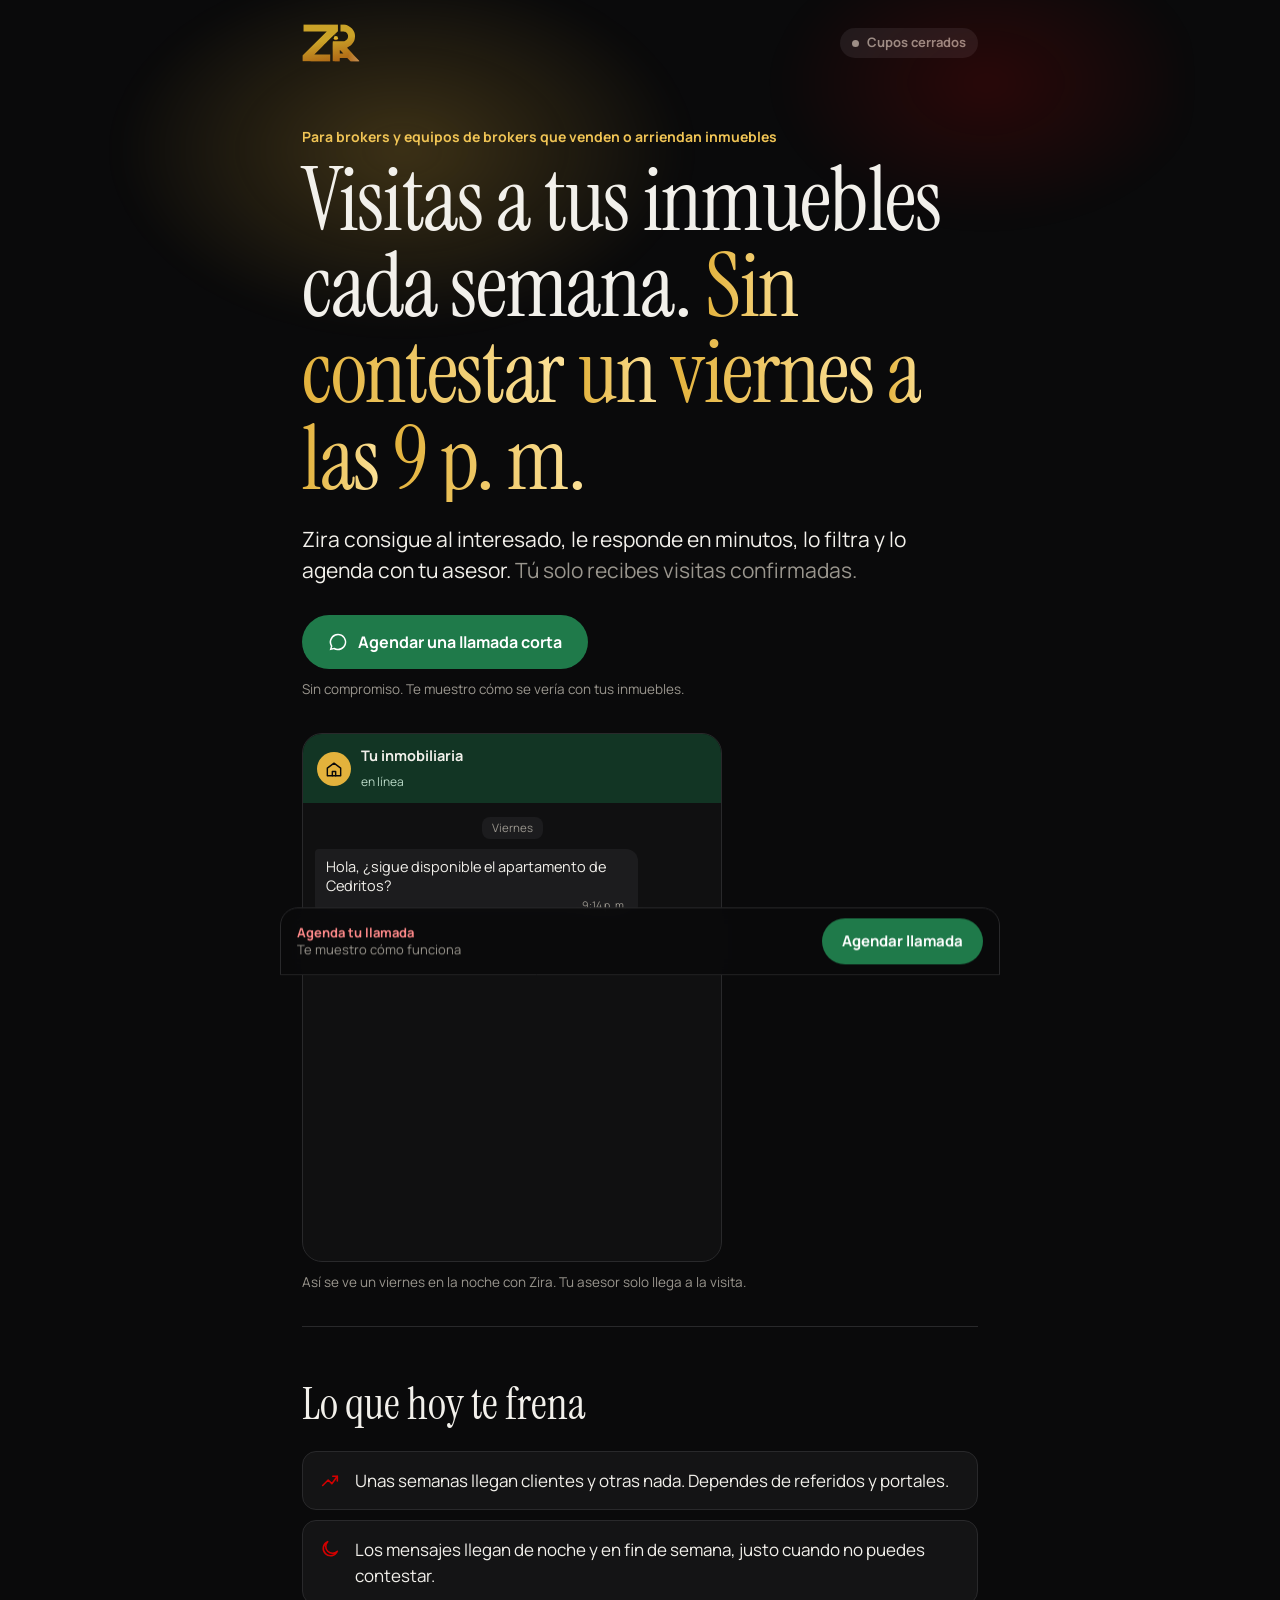
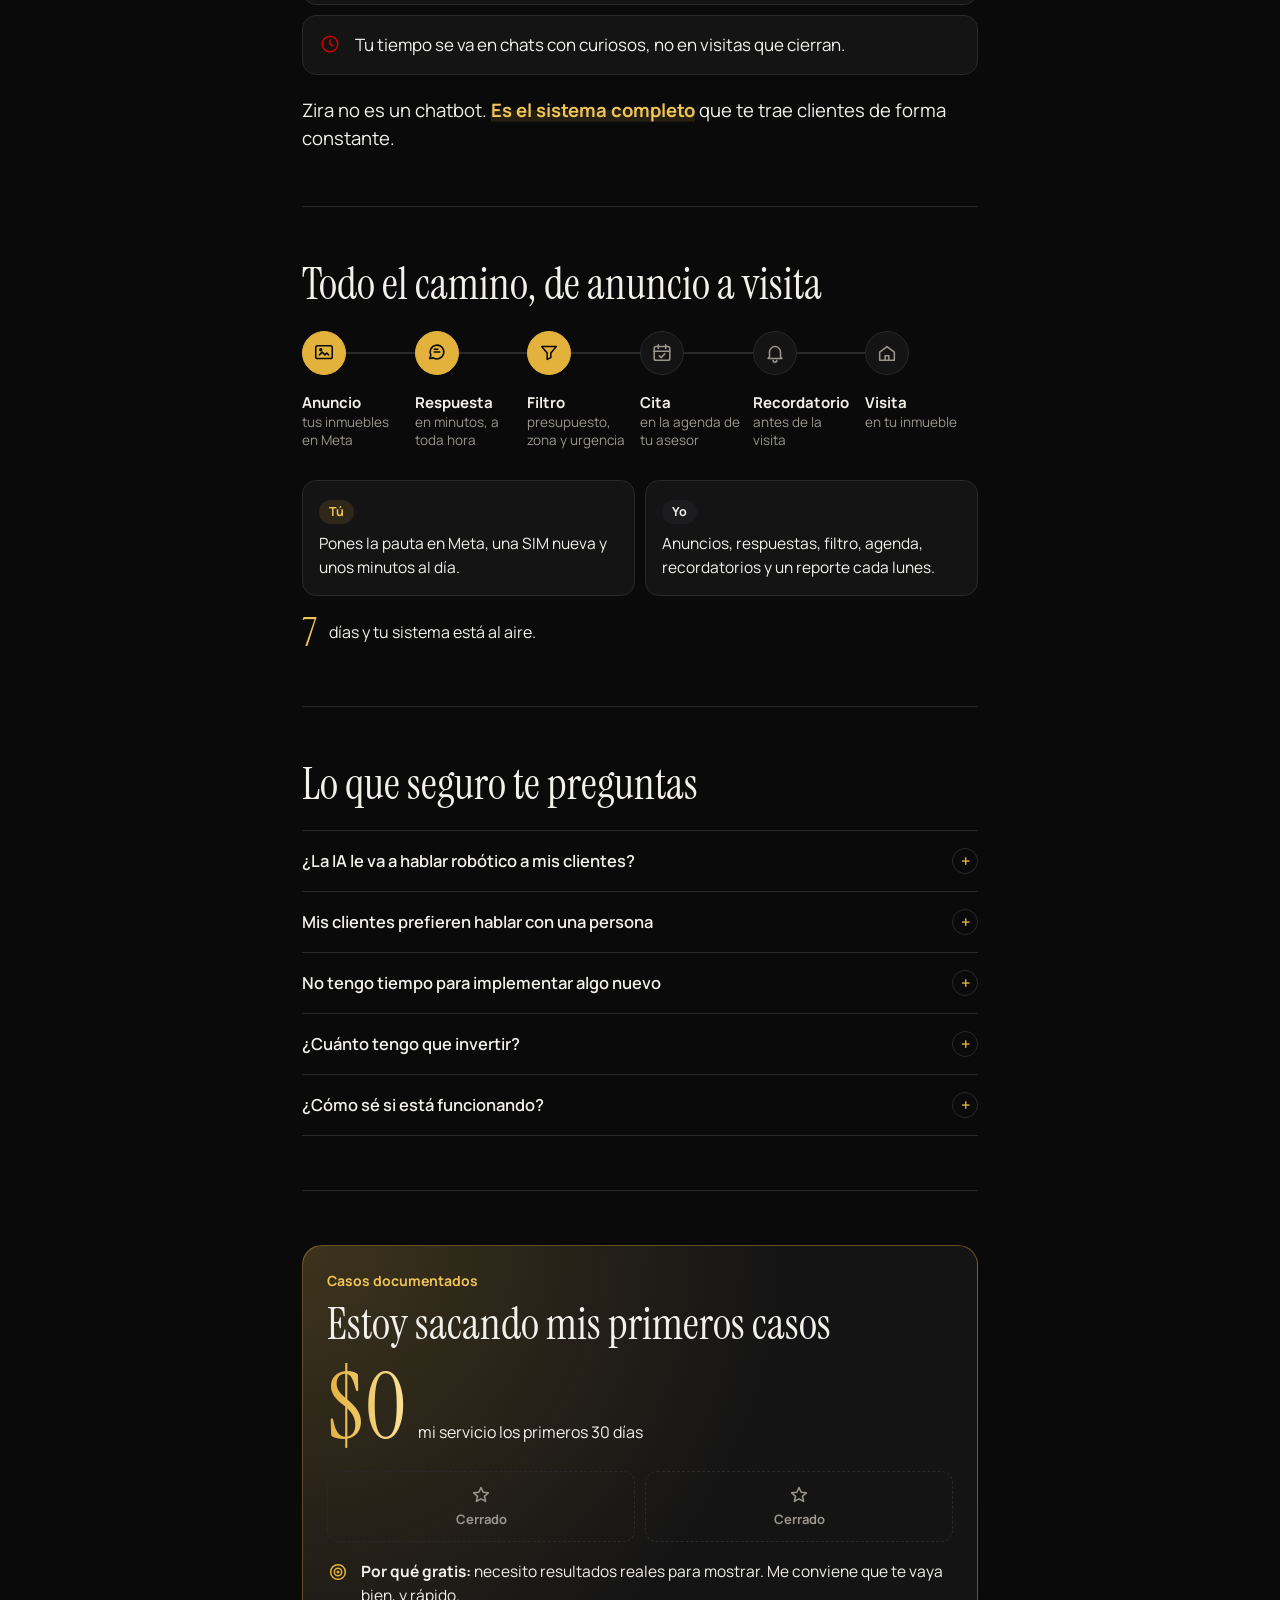
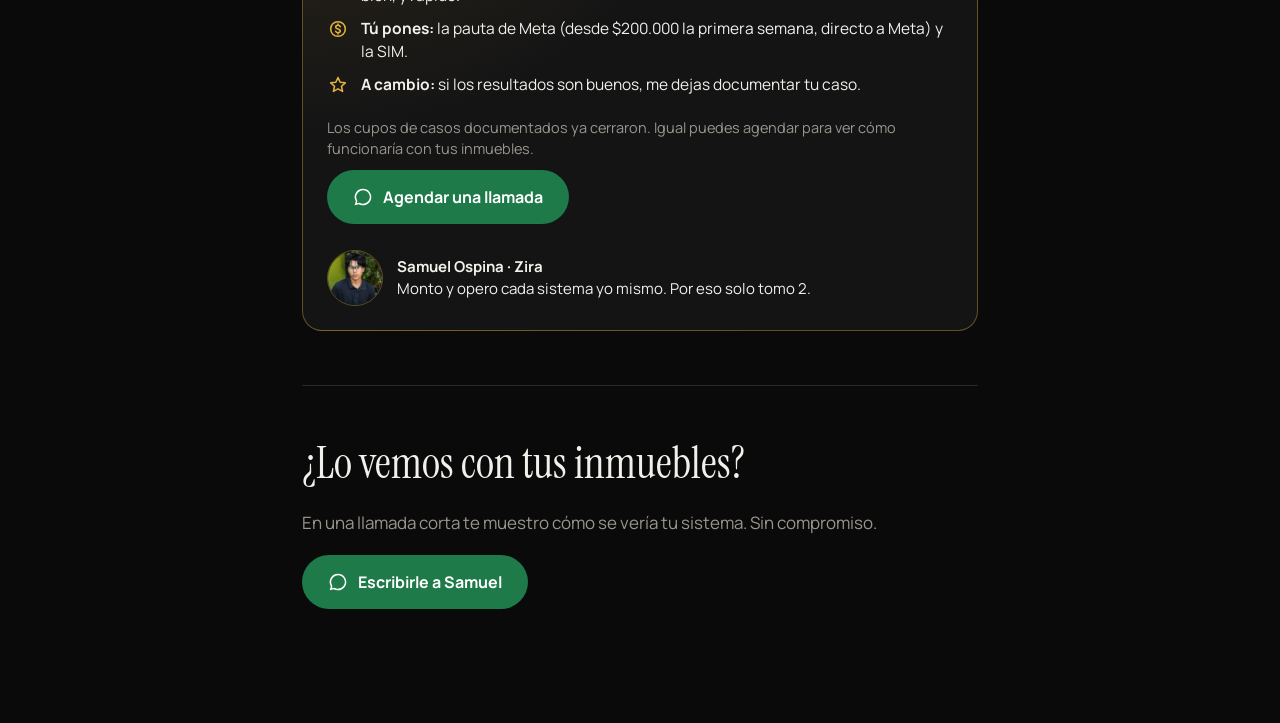
==== commit a8f1d8e2: "Rename Zira · Visitas para tus inmuebles.html to index.html" ====
--- a/index.html
+++ b/index.html
@@ -3,69 +3,100 @@
 <head>
 <meta charset="utf-8">
 <meta name="viewport" content="width=device-width, initial-scale=1, viewport-fit=cover">
-<title>Zira · Tus primeros 7 días</title>
+<title>Zira · Visitas para tus inmuebles</title>
+<meta name="description" content="Zira consigue al interesado, le responde en minutos y lo lleva hasta la visita con tu asesor.">
+<meta property="og:title" content="Visitas a tus inmuebles cada semana · Zira">
+<meta property="og:description" content="Sin contestar un viernes a las 9 p. m. Mira cómo funciona.">
+<meta property="og:type" content="website">
+<meta name="theme-color" content="#0A0A0B">
+<link rel="icon" href="data:image/svg+xml,<svg xmlns='http://www.w3.org/2000/svg' viewBox='0 0 100 100'><text y='.9em' font-size='90'>🗝️</text></svg>">
 <link rel="preconnect" href="https://fonts.googleapis.com">
 <link rel="preconnect" href="https://fonts.gstatic.com" crossorigin>
 <link href="https://fonts.googleapis.com/css2?family=Instrument+Serif&family=Manrope:wght@400;500;600;700&display=swap" rel="stylesheet">
 <style>
 :root{
-  --bg:#0A0A0B; --surface:#141415; --ink:#F2F0EB; --muted:#9A968E; --line:#29292B;
-  --gold:#E3B23C; --gold-ink:#F0C455; --gold-soft:rgba(227,178,60,.13); --gold-mid:rgba(227,178,60,.38); --red:#D40000;
-  --wa:#2E9E63; --wa-bg:rgba(46,158,99,.14); --bubble:#1A1A1C; --chat:#101011;
+  --bg:#0A0A0B; --surface:#141415; --surface2:#1C1C1E; --ink:#F2F0EB; --muted:#9A968E; --line:#29292B;
+  --gold:#E3B23C; --gold-ink:#F0C455; --gold-soft:rgba(227,178,60,.13); --gold-mid:rgba(227,178,60,.38);
+  --red:#D40000; --red-soft:rgba(212,0,0,.16); --wa:#1F7A4A; --chat:#101011; --bubble:#1C1C1E; --mine:#16402B;
   --serif:"Instrument Serif", Georgia, "Times New Roman", serif;
   --sans:"Manrope", system-ui, -apple-system, "Segoe UI", Roboto, sans-serif;
   color-scheme: dark; box-sizing:border-box;
   padding-top:env(safe-area-inset-top,0px); padding-bottom:env(safe-area-inset-bottom,0px);
 }
-@media (prefers-color-scheme: dark){
-  :root:not([data-theme="light"]){
-    --bg:#0A0A0B; --surface:#141415; --ink:#F2F0EB; --muted:#9A968E; --line:#29292B;
-    --gold:#E3B23C; --gold-ink:#F0C455; --gold-soft:rgba(227,178,60,.13); --gold-mid:rgba(227,178,60,.38); --red:#D40000;
-    --wa:#2E9E63; --wa-bg:rgba(46,158,99,.14); --bubble:#1A1A1C; --chat:#101011;
-    color-scheme: dark;
-  }
-}
-:root[data-theme="dark"]{
-  --bg:#0A0A0B; --surface:#141415; --ink:#F2F0EB; --muted:#9A968E; --line:#29292B;
-  --gold:#E3B23C; --gold-ink:#F0C455; --gold-soft:rgba(227,178,60,.13); --gold-mid:rgba(227,178,60,.38); --red:#D40000;
-  --wa:#2E9E63; --wa-bg:rgba(46,158,99,.14); --bubble:#1A1A1C; --chat:#101011;
-  color-scheme: dark;
-}
 *,*::before,*::after{box-sizing:border-box}
 html{scroll-padding-top:env(safe-area-inset-top,0px);-webkit-text-size-adjust:100%}
-body{margin:0;background:var(--bg);color:var(--ink);font-family:var(--sans);font-size:17px;line-height:1.55}
+body{margin:0;background:var(--bg);color:var(--ink);font-family:var(--sans);font-size:17px;line-height:1.5;padding-bottom:84px}
 .wrap{max-width:720px;margin:0 auto;padding:0 22px}
 :focus-visible{outline:2px solid var(--gold);outline-offset:3px;border-radius:4px}
 svg.i{width:22px;height:22px;flex:none;stroke:currentColor;fill:none;stroke-width:1.7;stroke-linecap:round;stroke-linejoin:round}
-
-.top{display:flex;justify-content:space-between;align-items:center;padding:26px 0 0}
+svg.i.dw{stroke-dasharray:1 1;stroke-dashoffset:1;transition:stroke-dashoffset 1.1s cubic-bezier(.4,.1,.2,1)}
+svg.i.dw.on{stroke-dashoffset:0}
+
+.top{display:flex;justify-content:space-between;align-items:center;padding:24px 0 0}
 .mark{font-family:var(--serif);font-size:28px}
 .mark span{color:var(--gold)}
-.top small{color:var(--muted);font-size:14px}
-
-.hero{padding:56px 0 36px}
-.hello{color:var(--muted);font-size:18px;margin:0 0 8px}
-h1{font-family:var(--serif);font-weight:400;font-size:clamp(50px,12vw,88px);line-height:.98;margin:0 0 20px;letter-spacing:-.015em}
-.lead{font-size:19px;margin:0}
-.lead b{color:var(--gold-ink);font-weight:700}
-
-.week{display:grid;grid-template-columns:repeat(7,1fr);gap:6px;margin:36px 0 0}
-.day{border-top:3px solid var(--line);padding-top:9px;min-width:0}
-.day b{display:block;font-weight:700;font-size:14px}
-.day i{display:block;font-style:normal;color:var(--muted);font-size:12px;white-space:nowrap;overflow:hidden;text-overflow:ellipsis}
-.day.done{border-color:var(--gold)}
-.day.done b::after{content:" ✓";color:var(--gold)}
-.day.today{border-color:var(--gold);border-top-width:5px;padding-top:7px}
-.day.today i{color:var(--gold-ink);font-weight:700}
-.day.launch b{color:var(--gold-ink)}
-.scroll{margin:34px 0 0;color:var(--muted);font-size:14px;display:flex;align-items:center;gap:8px}
-.scroll svg{animation:nudge 1.8s ease-in-out infinite}
-@keyframes nudge{50%{transform:translateY(4px)}}
-
-section{padding:52px 0}
-h2{font-family:var(--serif);font-weight:400;font-size:clamp(32px,5.4vw,44px);line-height:1.08;margin:0 0 10px}
-.sub{color:var(--muted);margin:0 0 28px}
-hr.rule{border:0;border-top:1px solid var(--line);margin:0}
+.seats{display:inline-flex;align-items:center;gap:8px;font-size:13px;font-weight:700;color:#FF8A8A;background:var(--red-soft);border-radius:30px;padding:5px 12px}
+.seats i{width:7px;height:7px;border-radius:50%;background:var(--red);animation:beat 1.8s ease-in-out infinite}
+@keyframes beat{0%,100%{box-shadow:0 0 0 0 rgba(212,0,0,.6)}60%{box-shadow:0 0 0 6px rgba(212,0,0,0)}}
+.seats.closed{color:var(--muted);background:var(--surface2)}
+.seats.closed i{background:var(--muted);animation:none}
+
+/* hero */
+.hero{position:relative;isolation:isolate;padding:64px 0 34px}
+.kick{color:var(--gold-ink);font-weight:700;font-size:14px;margin:0 0 10px}
+h1{font-family:var(--serif);font-weight:400;font-size:clamp(50px,12vw,88px);line-height:.98;margin:0 0 22px;letter-spacing:-.015em}
+h1 em{font-style:normal;color:var(--gold-ink)}
+.lead{font-size:clamp(18.5px,4.6vw,21px);margin:0 0 28px;color:var(--ink);max-width:32em}
+.lead span{color:var(--muted)}
+.btn{display:inline-flex;align-items:center;justify-content:center;gap:10px;font:inherit;font-weight:700;font-size:16px;text-decoration:none;color:#0A0A0B;background:var(--gold);border:0;border-radius:40px;padding:15px 26px;cursor:pointer;transition:transform .15s ease,filter .2s}
+.btn:hover{filter:brightness(1.08)}
+.btn:active{transform:scale(.97)}
+.btn svg{width:20px;height:20px}
+.btn.wa{background:var(--wa);color:#fff}
+.under{font-size:13.5px;color:var(--muted);margin:10px 0 0}
+
+/* prep card (after booking) */
+.prep{display:none;margin:0 0 26px;border:1px solid var(--gold-mid);background:var(--gold-soft);border-radius:16px;padding:18px}
+.prep.show{display:block}
+.prep b{display:block;font-size:13px;color:var(--gold-ink);margin-bottom:2px}
+.prep .when{font-family:var(--serif);font-size:30px;line-height:1.1;display:block;margin-bottom:10px}
+.prep p{margin:0 0 6px;font-size:15px}
+.prep ul{margin:0;padding:0 0 0 18px;font-size:15px}
+.prep li{margin:2px 0}
+
+/* chat demo */
+.phone{margin:34px 0 0;max-width:420px;border-radius:20px;overflow:hidden;border:1px solid var(--line);background:var(--chat)}
+.phone header{display:flex;align-items:center;gap:10px;background:#123524;padding:11px 14px}
+.phone header .av{width:34px;height:34px;border-radius:50%;background:var(--gold);color:#0A0A0B;display:grid;place-items:center;font-family:var(--serif);font-size:19px}
+.phone header b{display:block;font-size:14.5px}
+.phone header small{font-size:12px;color:#B9D8C6}
+.msgs{padding:14px 12px 16px;display:flex;flex-direction:column;gap:8px;min-height:318px}
+.time{align-self:center;font-size:11.5px;color:var(--muted);background:var(--surface2);border-radius:8px;padding:2px 10px;margin-bottom:2px}
+.m{max-width:82%;padding:8px 11px 6px;border-radius:12px;font-size:14.5px;line-height:1.35;opacity:0;transform:translateY(8px);transition:opacity .35s ease,transform .35s ease}
+.m.in{opacity:1;transform:none}
+.m small{display:block;text-align:right;font-size:10.5px;color:var(--muted);margin-top:2px}
+.m.them{align-self:flex-start;background:var(--bubble);border-top-left-radius:4px}
+.m.us{align-self:flex-end;background:var(--mine);border-top-right-radius:4px}
+.m.us small{color:#9CC7AE}
+.m.us small span{color:#53BDEB}
+.m.sys{align-self:center;background:var(--gold-soft);color:var(--gold-ink);font-weight:600;font-size:13px;text-align:center;border-radius:10px}
+.typing{align-self:flex-end;background:var(--mine);border-radius:12px;padding:10px 12px;display:none;gap:4px}
+.typing.show{display:flex}
+.typing i{width:6px;height:6px;border-radius:50%;background:#9CC7AE;animation:dot 1s infinite}
+.typing i:nth-child(2){animation-delay:.15s}.typing i:nth-child(3){animation-delay:.3s}
+@keyframes dot{0%,60%,100%{transform:none;opacity:.5}30%{transform:translateY(-3px);opacity:1}}
+.cap{font-size:13.5px;color:var(--muted);margin:10px 0 0}
+
+section{padding:54px 0;border-top:1px solid var(--line)}
+h2{font-family:var(--serif);font-weight:400;font-size:clamp(32px,5.6vw,44px);line-height:1.08;margin:0 0 22px}
+
+/* pains */
+.pains{display:grid;gap:10px}
+.pain{display:grid;grid-template-columns:auto 1fr;gap:14px;align-items:start;background:var(--surface);border:1px solid var(--line);border-radius:14px;padding:16px}
+.pain svg{color:var(--red);margin-top:1px}
+.pain p{margin:0}
+.turn{margin:22px 0 0;font-size:18.5px}
+.turn b{color:var(--gold-ink)}
 
 /* flow */
 .flow{list-style:none;margin:0;padding:0;display:grid;grid-template-columns:repeat(6,1fr)}
@@ -76,200 +107,122 @@
 .flow .bar{position:absolute;top:21px;left:44px;right:0;height:2px;background:var(--gold);transform:scaleX(0);transform-origin:left;transition:transform .45s ease;z-index:0}
 .flow li:last-child .bar{display:none}
 .flow strong{display:block;color:var(--ink);font-weight:700;font-size:15px;margin-bottom:2px}
-.flow li.lit .ic{border-color:var(--gold);background:var(--gold);color:var(--bg)}
+.flow li.lit .ic{border-color:var(--gold);background:var(--gold);color:var(--bg);animation:glow 2.8s ease-in-out infinite}
 .flow li.lit .bar{transform:scaleX(1)}
-.flow-note{margin:28px 0 0;font-size:18px}
-
-/* steps */
-.tl{position:relative;margin:0;padding:0;list-style:none}
-.tl::before{content:"";position:absolute;left:21px;top:22px;bottom:22px;width:2px;background:var(--line)}
-.tl .fill{position:absolute;left:21px;top:22px;width:2px;height:calc((100% - 44px) * var(--p,0));background:var(--gold)}
-.step{position:relative;padding:0 0 34px 66px}
-.step:last-child{padding-bottom:0}
-.node{position:absolute;left:0;top:0;width:44px;height:44px;border-radius:50%;display:grid;place-items:center;border:1.5px solid var(--line);background:var(--bg);color:var(--muted);transition:all .3s}
-.step.reached .node{border-color:var(--gold);background:var(--gold);color:var(--bg)}
-.when{display:flex;gap:10px;align-items:center;flex-wrap:wrap;margin:0 0 2px;min-height:22px}
-.when b{font-weight:700;font-size:14px;color:var(--gold-ink)}
-.when i{font-style:normal;color:var(--muted);font-size:14px}
-.chip{font-size:12px;font-weight:700;color:#fff;background:var(--red);padding:2px 9px;border-radius:20px}
-.step h3{font-family:var(--serif);font-weight:400;font-size:30px;line-height:1.1;margin:0 0 12px}
-.row{display:flex;gap:12px;align-items:flex-start;margin:0 0 8px;font-size:16px}
-.tag{flex:none;font-size:12.5px;font-weight:700;padding:3px 10px;border-radius:20px;margin-top:1px;min-width:40px;text-align:center}
-.tag.you{background:var(--gold-soft);color:var(--gold-ink)}
-.tag.me{background:var(--line);color:var(--ink)}
-.row .t{color:var(--muted);white-space:nowrap;font-size:14px}
-.why button{all:unset;cursor:pointer;font-size:14.5px;color:var(--muted);display:inline-flex;gap:8px;align-items:center;padding:4px 0}
-.why button:hover{color:var(--ink)}
-.why button:focus-visible{outline:2px solid var(--gold);outline-offset:3px;border-radius:4px}
-.why .pl{display:inline-block;width:14px;text-align:center;color:var(--gold);font-weight:700;transition:transform .25s ease}
-.why button[aria-expanded="true"] .pl{transform:rotate(45deg)}
-.why .pan{display:grid;grid-template-rows:0fr;transition:grid-template-rows .3s ease}
-.why .pan>div{overflow:hidden}
-.why .pan p{margin:4px 0 0;padding-left:14px;border-left:2px solid var(--gold-mid);font-size:15.5px}
-.why.open .pan{grid-template-rows:1fr}
-
-/* money */
-.money{display:grid;grid-template-columns:1fr 1fr;gap:12px}
-.money div{border:1px solid var(--line);border-radius:12px;padding:18px;background:var(--surface)}
-.money .n{font-family:var(--serif);font-size:40px;line-height:1;display:block;margin-bottom:6px}
-.money div:last-child .n{color:var(--gold-ink)}
-.money p{margin:0;font-size:15px;color:var(--muted)}
-.how{display:grid;grid-template-columns:auto 1fr;gap:6px 12px;align-items:center;margin:20px 0 0;font-size:16px}
-.how .i{color:var(--gold)}
-
-/* expectations */
-.phases{display:grid;grid-template-columns:repeat(3,1fr);gap:12px}
-.phase{border:1px solid var(--line);border-radius:12px;padding:18px;background:var(--surface)}
-.phase .i{color:var(--gold);width:26px;height:26px}
-.phase b{display:block;font-weight:700;margin:10px 0 4px}
-.phase p{margin:0;font-size:15px;color:var(--muted)}
-.chart{margin:30px 0 0;border:1px solid var(--line);border-radius:14px;padding:22px 22px 18px;background:var(--surface)}
-.chart h3{font-family:var(--serif);font-weight:400;font-size:26px;margin:0 0 18px;line-height:1.15}
-.bars{display:grid;grid-template-columns:repeat(3,1fr);gap:16px;align-items:end;height:190px}
-.col{display:flex;flex-direction:column;justify-content:flex-end;height:100%;text-align:center}
-.col .v{font-family:var(--serif);font-size:34px;line-height:1;margin-bottom:6px}
-.col .b{border-radius:8px 8px 3px 3px;height:0;transition:height .8s cubic-bezier(.2,.7,.2,1)}
-.col.g .b{background:var(--gold)}
-.col.m .b{background:repeating-linear-gradient(135deg,var(--gold-soft) 0 8px,var(--gold-mid) 8px 10px);border:1.5px dashed var(--gold)}
-.col .l{font-size:14px;font-weight:700;margin-top:8px}
-.col .s{font-size:12.5px;color:var(--muted)}
-.col.g .s{color:var(--gold-ink);font-weight:600}
-.chart .fine{margin:16px 0 0;font-size:14px;color:var(--muted)}
-.chart.free{border-color:var(--gold-mid);background:radial-gradient(120% 140% at 0% 0%,rgba(227,178,60,.18),transparent 60%),var(--surface)}
-.chart.free .fv{display:block;font-family:var(--serif);font-size:clamp(64px,16vw,88px);line-height:1;color:var(--gold-ink)}
-.chart.free h3{margin:4px 0 16px}
-
-/* report */
-.phone{max-width:480px;border-radius:18px;overflow:hidden;border:1px solid var(--line);background:var(--chat)}
-.phone header{display:flex;align-items:center;gap:10px;background:var(--wa);color:#fff;padding:12px 16px}
-.phone header .av{width:38px;height:38px;border-radius:50%;object-fit:cover;flex:none;border:1.5px solid rgba(255,255,255,.7)}
-.phone header b{display:block;font-size:15px}
-.phone header small{font-size:12px;opacity:.85}
-.msgs{padding:16px}
-.bubble{background:var(--bubble);border-radius:4px 14px 14px 14px;padding:14px 14px 8px;box-shadow:0 1px 1px rgba(0,0,0,.06)}
-.bubble .hi{margin:0 0 12px;font-size:15px}
-.mrow{display:flex;align-items:center;gap:10px;padding:7px 0;border-top:1px solid var(--line);font-size:15px}
-.mrow .i{color:var(--gold);width:20px;height:20px}
-.mrow span{flex:1}
-.mrow em{font-style:normal;font-weight:700;background:var(--gold-soft);color:var(--gold-ink);border-radius:20px;padding:2px 12px;font-size:13px}
-.mrow.key em{background:var(--red);color:#fff}
-.bubble .adj{margin:10px 0 0;font-size:14.5px;border-top:1px solid var(--line);padding-top:10px}
-.bubble .adj b{color:var(--gold-ink)}
-/* motion de íconos */
-svg.i.dw{stroke-dasharray:1 1;stroke-dashoffset:1;transition:stroke-dashoffset 1.1s cubic-bezier(.4,.1,.2,1)}
-svg.i.dw.on{stroke-dashoffset:0}
-.step.reached .node svg{animation:pop .5s ease}
-@keyframes pop{40%{transform:scale(1.25)}}
-.flow li.lit .ic{animation:glow 2.8s ease-in-out infinite}
-.flow li.lit:nth-child(2) .ic{animation-delay:.4s}.flow li.lit:nth-child(3) .ic{animation-delay:.8s}
-.flow li.lit:nth-child(4) .ic{animation-delay:1.2s}.flow li.lit:nth-child(5) .ic{animation-delay:1.6s}.flow li.lit:nth-child(6) .ic{animation-delay:2s}
 @keyframes glow{0%,100%{box-shadow:0 0 0 0 rgba(227,178,60,0)}50%{box-shadow:0 0 0 6px rgba(227,178,60,.16)}}
-.chip{animation:beat 2.2s ease-in-out infinite}
-@keyframes beat{0%,100%{box-shadow:0 0 0 0 rgba(212,0,0,.5)}60%{box-shadow:0 0 0 7px rgba(212,0,0,0)}}
-.tile .i,.phase .i{transition:transform .25s ease}
-.tile:hover .i,.phase:hover .i{transform:translateY(-2px) rotate(-6deg)}
-@media (prefers-reduced-motion: reduce){svg.i.dw{stroke-dashoffset:0}}
-.split{display:grid;grid-template-columns:1fr 128px;gap:14px;align-items:center}
-.mlist .mrow:first-child{border-top:0}
-.dt{width:10px;height:10px;border-radius:50%;flex:none}
-.donut{width:128px;height:128px;transform:rotate(-90deg)}
-.donut .sg{stroke-dasharray:0 276.5;transition:stroke-dasharray .9s cubic-bezier(.2,.7,.2,1)}
-.donut text{transform:rotate(90deg);transform-origin:60px 60px;fill:var(--muted);font-family:var(--sans);font-size:11px;font-weight:600}
-.kpis{display:grid;grid-template-columns:1fr 1fr;gap:8px;margin-top:12px}
-.kpis div{display:grid;grid-template-columns:auto 1fr;grid-template-rows:auto auto;column-gap:8px;background:var(--gold-soft);border-radius:10px;padding:10px 12px}
-.kpis .i{grid-row:span 2;color:var(--gold);width:20px;height:20px;align-self:center}
-.kpis span{font-size:12.5px;color:var(--muted);line-height:1.2}
-.kpis b{font-family:var(--serif);font-weight:400;font-size:22px;line-height:1.1;color:var(--gold-ink)}
-@media (max-width:400px){.split{grid-template-columns:1fr 104px}.donut{width:104px;height:104px}}
-.stamp{text-align:right;font-size:11.5px;color:var(--muted);margin-top:6px}
-.stamp span{color:#4FA3E0}
-.cap{font-size:14px;color:var(--muted);margin:12px 0 0}
-
-/* rules */
-.tiles{display:grid;grid-template-columns:repeat(3,1fr);gap:12px}
-.tile{border:1px solid var(--line);border-radius:12px;padding:18px;background:var(--surface)}
-.tile .i{color:var(--gold);width:28px;height:28px}
-.tile b{display:block;margin:10px 0 2px;font-weight:700;font-size:16px;line-height:1.3}
-.tile p{margin:0;font-size:14px;color:var(--muted)}
-
-/* form */
-.form{background:var(--surface);border:1px solid var(--line);border-radius:14px;padding:26px}
-.q{margin:0 0 22px}
-.q label,.q legend{display:block;font-weight:600;font-size:16px;margin:0 0 8px;padding:0}
-.q fieldset{border:0;margin:0;padding:0}
-textarea,input[type=text]{width:100%;font:inherit;font-size:16px;color:var(--ink);background:var(--bg);border:1px solid var(--line);border-radius:8px;padding:12px 14px;resize:vertical}
-textarea:focus,input[type=text]:focus{outline:none;border-color:var(--gold);box-shadow:0 0 0 3px var(--gold-soft)}
-.opts{display:flex;flex-wrap:wrap;gap:8px}
-.opts input{position:absolute;opacity:0;pointer-events:none}
-.opts label{font-weight:500;font-size:15px;margin:0;border:1px solid var(--line);border-radius:30px;padding:8px 16px;cursor:pointer;background:var(--bg);transition:border-color .2s,background .2s}
-.opts input:checked+label{border-color:var(--gold);background:var(--gold-soft);color:var(--gold-ink)}
-.opts input:focus-visible+label{outline:2px solid var(--gold);outline-offset:2px}
-.btn{display:inline-flex;align-items:center;justify-content:center;gap:10px;font:inherit;font-weight:600;font-size:16px;text-decoration:none;color:#fff;background:#1F7A4A;border:0;border-radius:40px;padding:14px 24px;cursor:pointer;transition:transform .15s ease,filter .2s}
-.btn:hover{filter:brightness(1.08)}
-.btn:active{transform:scale(.98)}
-.btn svg{width:20px;height:20px;flex:none}
-.err{color:#B4442F;font-size:14.5px;margin:12px 0 0;min-height:1em}
-.sent{display:none;margin:14px 0 0;color:var(--wa);font-size:15px}
-.sent.show{display:block}
-
-.end{padding:64px 0 80px}
-.end h2{margin-bottom:8px}
-.end p{color:var(--muted);margin:0 0 22px}
-.sig{margin-top:40px;color:var(--muted);font-size:14px}
+.split2{display:grid;grid-template-columns:1fr 1fr;gap:10px;margin-top:30px}
+.split2 div{background:var(--surface);border:1px solid var(--line);border-radius:14px;padding:16px}
+.split2 .tag{display:inline-block;font-size:12.5px;font-weight:700;padding:3px 10px;border-radius:20px;margin-bottom:8px}
+.split2 .you .tag{background:var(--gold-soft);color:var(--gold-ink)}
+.split2 .me .tag{background:var(--surface2);color:var(--ink)}
+.split2 p{margin:0;font-size:15.5px}
+.seven{display:flex;align-items:center;gap:12px;margin:16px 0 0;font-size:16px}
+.seven b{font-family:var(--serif);font-weight:400;font-size:40px;line-height:1;color:var(--gold-ink)}
+
+/* faq */
+.faq{border-top:1px solid var(--line)}
+.q{border-bottom:1px solid var(--line)}
+.q button{all:unset;cursor:pointer;display:flex;justify-content:space-between;gap:14px;align-items:center;width:100%;padding:17px 0;font-weight:600;font-size:16.5px;box-sizing:border-box}
+.q button:focus-visible{outline:2px solid var(--gold);outline-offset:3px;border-radius:4px}
+.q .pl{flex:none;width:26px;height:26px;border-radius:50%;border:1px solid var(--line);display:grid;place-items:center;color:var(--gold);transition:transform .25s ease,border-color .2s}
+.q button[aria-expanded="true"] .pl{transform:rotate(45deg);border-color:var(--gold)}
+.q .pan{display:grid;grid-template-rows:0fr;transition:grid-template-rows .3s ease}
+.q .pan>div{overflow:hidden}
+.q .pan p{margin:0 0 18px;color:var(--muted);font-size:15.5px}
+.q.open .pan{grid-template-rows:1fr}
+
+/* offer */
+.offer{background:radial-gradient(120% 120% at 0% 0%,rgba(227,178,60,.20),transparent 60%),var(--surface);border:1px solid var(--gold-mid);border-radius:20px;padding:24px}
+.offer h2{margin-bottom:14px}
+.zero{display:flex;align-items:baseline;gap:12px;flex-wrap:wrap;margin:0 0 18px}
+.zero b{font-family:var(--serif);font-weight:400;font-size:clamp(64px,16vw,90px);line-height:1;color:var(--gold-ink)}
+.zero span{font-size:16px}
+.cupos{display:flex;gap:10px;margin:0 0 18px}
+.cupo{flex:1;border:1.5px dashed var(--gold);border-radius:12px;padding:12px;text-align:center;font-size:13px;color:var(--gold-ink);font-weight:700;animation:pulse 2.4s ease-in-out infinite}
+.cupo:nth-child(2){animation-delay:1.2s}
+@keyframes pulse{50%{background:var(--gold-soft)}}
+.cupo svg{display:block;margin:0 auto 4px;color:var(--gold)}
+.closedOffer .cupo{border-color:var(--line);color:var(--muted);animation:none}
+.closedOffer .cupo svg{color:var(--muted)}
+.terms{display:grid;grid-template-columns:auto 1fr;gap:10px 12px;align-items:start;margin:0 0 20px;font-size:15.5px}
+.terms svg{color:var(--gold);margin-top:1px}
+.terms p{margin:0}
+.terms b{color:var(--ink)}
+.clock{display:flex;gap:8px;margin:0 0 20px}
+.clock div{flex:1;background:var(--surface2);border-radius:12px;padding:10px 4px;text-align:center}
+.clock b{display:block;font-family:var(--serif);font-weight:400;font-size:30px;line-height:1;font-variant-numeric:tabular-nums}
+.clock span{font-size:11.5px;color:var(--muted)}
+.samuel{display:flex;gap:14px;align-items:center;margin-top:26px}
+.samuel img{width:56px;height:56px;border-radius:50%;object-fit:cover;border:1.5px solid var(--gold-mid)}
+.samuel p{margin:0;font-size:15px}
+.samuel b{display:block}
+
+.end{padding:54px 0 30px;border-top:1px solid var(--line)}
+.end p{color:var(--muted);margin:0 0 20px}
+
+/* sticky */
+.sticky{position:fixed;left:0;right:0;bottom:0;z-index:10;padding:10px 16px calc(10px + env(safe-area-inset-bottom,0px));background:rgba(10,10,11,.92);backdrop-filter:blur(10px);-webkit-backdrop-filter:blur(10px);border-top:1px solid var(--line);display:flex;align-items:center;gap:12px;justify-content:space-between;transform:translateY(110%);transition:transform .35s ease}
+.sticky.show{transform:none}
+.sticky small{font-size:13px;color:var(--muted);line-height:1.3}
+.sticky small b{color:#FF8A8A;display:block}
+.sticky .btn{padding:12px 20px;font-size:15px;white-space:nowrap}
+@media (min-width:760px){.sticky{max-width:720px;margin:0 auto;border:1px solid var(--line);border-radius:18px 18px 0 0}}
 
 @media (max-width:640px){
   body{font-size:16px}
-  .hero{padding:40px 0 28px}
-  .week{gap:4px}
-  .day b{font-size:12px}
-  .day i{font-size:10.5px}
   .flow{grid-template-columns:1fr}
   .flow li{padding:10px 0 22px 60px;min-height:66px}
   .flow li::after,.flow .bar{top:44px;bottom:0;left:21px;right:auto;width:2px;height:auto}
   .flow .bar{transform:scaleY(0);transform-origin:top}
   .flow li.lit .bar{transform:scaleY(1)}
-  .money,.phases,.tiles{grid-template-columns:1fr}
-  .phase,.tile{display:grid;grid-template-columns:30px 1fr;gap:2px 12px;align-items:start}
-  .phase .i,.tile .i{grid-row:span 2}
-  .phase b,.tile b{margin:2px 0 2px}
-  .step{padding-left:58px}
-  .step h3{font-size:26px}
-  .bars{height:160px}
-  section{padding:44px 0}
+  .split2{grid-template-columns:1fr}
+  section{padding:46px 0}
 }
 @media (prefers-reduced-motion: reduce){
   *,*::before,*::after{transition:none !important;animation:none !important}
-}
-
-/* ===== motion pack ===== */
+  svg.i.dw{stroke-dashoffset:0}
+  .m{opacity:1;transform:none}
+}
+
+/* ===== motion extra ===== */
 body{overflow-x:hidden}
-.hero{position:relative;isolation:isolate}
-.zglow{position:absolute;left:-30%;right:-30%;top:-90px;height:560px;z-index:-1;pointer-events:none;
+.glow{position:absolute;left:-30%;right:-30%;top:-80px;height:560px;z-index:-1;pointer-events:none;
   background:radial-gradient(38% 46% at 28% 30%,rgba(227,178,60,.24),transparent 70%),radial-gradient(28% 36% at 82% 18%,rgba(212,0,0,.16),transparent 70%);
-  filter:blur(12px);animation:zdrift 11s ease-in-out infinite alternate}
-@keyframes zdrift{to{transform:translate(40px,26px) scale(1.1)}}
-.zx{opacity:0;transform:translateY(14px);transition:opacity .7s ease,transform .7s cubic-bezier(.2,.7,.2,1)}
-.ready .zx{opacity:1;transform:none}
+  filter:blur(12px);animation:drift 11s ease-in-out infinite alternate}
+@keyframes drift{to{transform:translate(40px,26px) scale(1.1)}}
+.kick,.lead,.hero .btn,.under{opacity:0;transform:translateY(14px);transition:opacity .7s ease,transform .7s cubic-bezier(.2,.7,.2,1)}
+.ready .kick,.ready .lead,.ready .hero .btn,.ready .under{opacity:1;transform:none}
+.ready .lead{transition-delay:.75s}.ready .hero .btn{transition-delay:.95s}.ready .under{transition-delay:1.1s}
 h1 .w{display:inline-block;opacity:0;transform:translateY(22px) rotate(2deg);filter:blur(6px);transition:opacity .6s ease,transform .7s cubic-bezier(.2,.7,.2,1),filter .6s ease}
 .ready h1 .w{opacity:1;transform:none;filter:none}
-.gold-sheen,h1 em .w{background:linear-gradient(90deg,var(--gold) 0%,#FFE7A3 45%,var(--gold) 90%);background-size:250% 100%;-webkit-background-clip:text;background-clip:text;color:transparent;animation:zsheen 4.5s linear infinite}
-h1 em{font-style:normal}
+h1 em .w{background:linear-gradient(90deg,var(--gold) 0%,#FFE7A3 45%,var(--gold) 90%);background-size:250% 100%;-webkit-background-clip:text;background-clip:text;color:transparent;animation:sheen 4.5s linear infinite}
+@keyframes sheen{from{background-position:120% 0}to{background-position:-130% 0}}
 .btn.shine{position:relative;overflow:hidden}
-.btn.shine::after{content:"";position:absolute;inset:0;background:linear-gradient(110deg,transparent 30%,rgba(255,255,255,.32) 50%,transparent 70%);transform:translateX(-130%);animation:zsweep 3.8s ease-in-out 2.2s infinite;pointer-events:none}
-@keyframes zsweep{35%,100%{transform:translateX(130%)}}
-.zbob{animation:zbob 6s ease-in-out infinite}
-@keyframes zbob{50%{transform:translateY(-6px)}}
+.btn.shine::after{content:"";position:absolute;inset:0;background:linear-gradient(110deg,transparent 30%,rgba(255,255,255,.32) 50%,transparent 70%);transform:translateX(-130%);animation:sweep 3.8s ease-in-out 2.2s infinite;pointer-events:none}
+@keyframes sweep{35%,100%{transform:translateX(130%)}}
+.phone{animation:bob 6s ease-in-out infinite}
+@keyframes bob{50%{transform:translateY(-6px)}}
 .rv,.rvkids>*{opacity:0;transform:translateY(24px);transition:opacity .7s ease,transform .7s cubic-bezier(.2,.7,.2,1)}
 .rvkids.left>*{transform:translateX(-28px)}
 .rv.in,.rvkids>.in{opacity:1;transform:none}
-.zaura.in{animation:zaura 4s ease-in-out 1s infinite}
-@keyframes zaura{50%{box-shadow:0 0 0 1px rgba(227,178,60,.25),0 0 48px rgba(227,178,60,.14)}}
-.zpop{display:inline-block}
-.in .zpop,.zpop.in{animation:zsheen 4.5s linear infinite,zpop .8s cubic-bezier(.2,1.4,.4,1) .25s both}
-@keyframes zpop{from{transform:scale(.6);opacity:0}to{transform:none;opacity:1}}
+.pain.in svg{animation:wob .7s ease .35s}
+@keyframes wob{25%{transform:rotate(-12deg)}50%{transform:rotate(9deg)}75%{transform:rotate(-4deg)}}
+.turn b{background:linear-gradient(var(--gold-soft),var(--gold-soft)) no-repeat 0 92%/0% 45%;transition:background-size 1s ease .45s}
+.turn.in b{background-size:100% 45%}
+.q{opacity:0;transform:translateY(16px);transition:opacity .55s ease,transform .55s ease}
+.q.in{opacity:1;transform:none}
+.offer{opacity:0;transform:translateY(30px) scale(.98);transition:opacity .8s ease,transform .8s cubic-bezier(.2,.7,.2,1)}
+.offer.in{opacity:1;transform:none;animation:aura 4s ease-in-out 1s infinite}
+@keyframes aura{50%{box-shadow:0 0 0 1px rgba(227,178,60,.25),0 0 48px rgba(227,178,60,.14)}}
+.zero b{display:inline-block;background:linear-gradient(90deg,var(--gold) 0%,#FFE7A3 45%,var(--gold) 90%);background-size:250% 100%;-webkit-background-clip:text;background-clip:text;color:transparent;animation:sheen 4.5s linear infinite}
+.offer.in .zero b{animation:sheen 4.5s linear infinite,pop .8s cubic-bezier(.2,1.4,.4,1) .3s both}
+@keyframes pop{from{transform:scale(.6);opacity:0}to{transform:none;opacity:1}}
+.clock b.tk{animation:tk .35s ease}
+@keyframes tk{from{transform:translateY(-6px);opacity:.3}to{transform:none;opacity:1}}
+.end>*{opacity:0;transform:translateY(18px);transition:opacity .7s ease,transform .7s ease}
+.end.in>*{opacity:1;transform:none}.end.in>*:nth-child(2){transition-delay:.12s}.end.in>*:nth-child(3){transition-delay:.24s}
 @media (prefers-reduced-motion: reduce){
-  .zx,h1 .w,.rv,.rvkids>*{opacity:1 !important;transform:none !important;filter:none !important}
-  .zglow,.zbob,.btn.shine::after{animation:none}
+  .kick,.lead,.hero .btn,.under,h1 .w,.rv,.rvkids>*,.q,.offer,.end>*{opacity:1 !important;transform:none !important;filter:none !important}
 }
 
 /* ===== logo ===== */
@@ -305,363 +258,254 @@
   <symbol id="i-swap" viewBox="0 0 24 24"><path pathLength="1" d="M5 8h13l-3-3M19 16H6l3 3"/></symbol>
   <symbol id="i-pie" viewBox="0 0 24 24"><path pathLength="1" d="M11 4a8 8 0 1 0 8 8h-8z"/><path pathLength="1" d="M14 2.5a7.5 7.5 0 0 1 7.5 7.5H14z" fill="currentColor"/></symbol>
   <symbol id="i-down" viewBox="0 0 24 24"><path pathLength="1" d="M6 9l6 6 6-6"/></symbol>
+  <symbol id="i-moon" viewBox="0 0 24 24"><path pathLength="1" d="M20 14.5A8 8 0 1 1 9.5 4a6.5 6.5 0 0 0 10.5 10.5z"/></symbol>
 </svg>
-
 <div class="wrap">
   <div class="top">
     <span class="zlogo" role="img" aria-label="Zira"></span>
-    <small id="clientTag"></small>
+    <span class="seats" id="seats"><i></i><span id="seatsTxt">Quedan 2 cupos</span></span>
   </div>
 
   <header class="hero">
-    <div class="zglow" aria-hidden="true"></div>
-    <p class="hello" id="hello">Hola. Bienvenido a Zira.</p>
-    <h1 id="h1">En <em>7 días</em> tu sistema sale al aire.</h1>
-    <p class="lead">Tu parte: <b>unos minutos al día</b>. El resto lo hago yo.</p>
-    <div class="week" id="week" aria-label="Tus primeros 7 días"></div>
-    <p class="scroll"><svg class="i" width="18" height="18"><use href="#i-down"/></svg>Baja para ver cada paso</p>
+    <div class="prep" id="prep">
+      <b id="prepHi">Tu llamada conmigo</b>
+      <span class="when" id="prepWhen"></span>
+      <p>Para aprovecharla, ten a mano:</p>
+      <ul>
+        <li>Cuántas visitas tienes hoy al mes</li>
+        <li>Tu comisión promedio por negocio</li>
+        <li>Los inmuebles que más quieres mover</li>
+      </ul>
+    </div>
+    <div class="glow" aria-hidden="true"></div>
+    <p class="kick">Para brokers y equipos de brokers que venden o arriendan inmuebles</p>
+    <h1 id="h1">Visitas a tus inmuebles cada semana. <em>Sin contestar un viernes a las 9 p. m.</em></h1>
+    <p class="lead">Zira consigue al interesado, le responde en minutos, lo filtra y lo agenda con tu asesor. <span>Tú solo recibes visitas confirmadas.</span></p>
+    <a class="btn wa shine" id="cta1" href="#" target="_blank" rel="noopener"><svg viewBox="0 0 24 24" fill="currentColor" aria-hidden="true"><path d="M12 2a10 10 0 0 0-8.6 15.1L2 22l5-1.3A10 10 0 1 0 12 2Zm0 18.2a8.2 8.2 0 0 1-4.2-1.2l-.3-.2-3 .8.8-2.9-.2-.3A8.2 8.2 0 1 1 12 20.2Z"/></svg><span id="cta1Txt">Agendar una llamada corta</span></a>
+    <p class="under" id="under1">Sin compromiso. Te muestro cómo se vería con tus inmuebles.</p>
+
+    <div class="phone" aria-label="Ejemplo de conversación">
+      <header><span class="av"><svg class="i" style="width:20px;height:20px"><use href="#i-home"/></svg></span><div><b>Tu inmobiliaria</b><small id="online">en línea</small></div></header>
+      <div class="msgs" id="msgs">
+        <span class="time">Viernes</span>
+        <div class="m them">Hola, ¿sigue disponible el apartamento de Cedritos?<small>9:14 p. m.</small></div>
+        <div class="m us">¡Hola! Sí, sigue disponible 🙌 ¿Lo buscas para comprar o para arrendar?<small>9:14 p. m. <span>✓✓</span></small></div>
+        <div class="m them">Para comprar. Tengo el crédito preaprobado<small>9:16 p. m.</small></div>
+        <div class="m us">¡Perfecto! ¿Te queda bien verlo el sábado a las 10 a. m. con nuestro asesor?<small>9:16 p. m. <span>✓✓</span></small></div>
+        <div class="m them">Sí, me sirve<small>9:17 p. m.</small></div>
+        <div class="m sys">Visita agendada · sáb 10:00 a. m. · Recordatorio programado</div>
+        <div class="typing" id="typing"><i></i><i></i><i></i></div>
+      </div>
+    </div>
+    <p class="cap">Así se ve un viernes en la noche con Zira. Tu asesor solo llega a la visita.</p>
   </header>
 
-  <hr class="rule">
-
-  <section aria-labelledby="h-flow">
-    <h2 id="h-flow">Lo que estamos construyendo</h2>
-    <p class="sub">Gente interesada visitando tus inmuebles cada semana, sin que estés pegado al celular.</p>
+  <section aria-labelledby="h-pain">
+    <h2 id="h-pain">Lo que hoy te frena</h2>
+    <div class="pains rvkids left">
+      <div class="pain"><svg class="i"><use href="#i-trend"/></svg><p>Unas semanas llegan clientes y otras nada. Dependes de referidos y portales.</p></div>
+      <div class="pain"><svg class="i"><use href="#i-moon"/></svg><p>Los mensajes llegan de noche y en fin de semana, justo cuando no puedes contestar.</p></div>
+      <div class="pain"><svg class="i"><use href="#i-clock"/></svg><p>Tu tiempo se va en chats con curiosos, no en visitas que cierran.</p></div>
+    </div>
+    <p class="turn rv">Zira no es un chatbot. <b>Es el sistema completo</b> que te trae clientes de forma constante.</p>
+  </section>
+
+  <section aria-labelledby="h-how">
+    <h2 id="h-how">Todo el camino, de anuncio a visita</h2>
     <ol class="flow" id="flow">
       <li><span class="ic"><svg class="i"><use href="#i-ad"/></svg></span><span class="bar"></span><strong>Anuncio</strong>tus inmuebles en Meta</li>
-      <li><span class="ic"><svg class="i"><use href="#i-chat"/></svg></span><span class="bar"></span><strong>Respuesta</strong>en menos de 5 min</li>
+      <li><span class="ic"><svg class="i"><use href="#i-chat"/></svg></span><span class="bar"></span><strong>Respuesta</strong>en minutos, a toda hora</li>
       <li><span class="ic"><svg class="i"><use href="#i-filter"/></svg></span><span class="bar"></span><strong>Filtro</strong>presupuesto, zona y urgencia</li>
       <li><span class="ic"><svg class="i"><use href="#i-cal"/></svg></span><span class="bar"></span><strong>Cita</strong>en la agenda de tu asesor</li>
       <li><span class="ic"><svg class="i"><use href="#i-bell"/></svg></span><span class="bar"></span><strong>Recordatorio</strong>antes de la visita</li>
       <li><span class="ic"><svg class="i"><use href="#i-home"/></svg></span><span class="bar"></span><strong>Visita</strong>en tu inmueble</li>
     </ol>
-    <p class="flow-note">Tu asesor solo recibe citas confirmadas.</p>
+    <div class="split2 rvkids">
+      <div class="you"><span class="tag">Tú</span><p>Pones la pauta en Meta, una SIM nueva y unos minutos al día.</p></div>
+      <div class="me"><span class="tag">Yo</span><p>Anuncios, respuestas, filtro, agenda, recordatorios y un reporte cada lunes.</p></div>
+    </div>
+    <p class="seven rv"><b id="seven">7</b>días y tu sistema está al aire.</p>
   </section>
 
-  <hr class="rule">
-
-  <section aria-labelledby="h-steps">
-    <h2 id="h-steps">Día a día</h2>
-    <p class="sub">Toca “¿Por qué?” si quieres saber para qué sirve cada paso.</p>
-    <ol class="tl" id="tl"><div class="fill" aria-hidden="true"></div></ol>
+  <section aria-labelledby="h-faq">
+    <h2 id="h-faq">Lo que seguro te preguntas</h2>
+    <div class="faq" id="faq"></div>
   </section>
 
-  <hr class="rule">
-
-  <section aria-labelledby="h-money">
-    <h2 id="h-money">Tu inversión en Meta</h2>
-    <p class="sub">Sale de tu tarjeta directo a Meta. Ves cada peso.</p>
-    <div class="money">
-      <div><span class="n" data-countup="200000">$200.000</span><p>Primera semana</p></div>
-      <div><span class="n" data-countup="750000">$750.000</span><p>Al mes</p></div>
-    </div>
-    <div class="how">
-      <svg class="i"><use href="#i-cursor"/></svg><span>La primera semana nos da tu costo por clic real.</span>
-      <svg class="i"><use href="#i-star"/></svg><span>Y nos muestra qué anuncio trae los mejores prospectos.</span>
-      <svg class="i"><use href="#i-trend"/></svg><span>Desde ahí el presupuesto se concentra en lo que ya funciona.</span>
-    </div>
-  </section>
-
-  <hr class="rule">
-
-  <section aria-labelledby="h-expect">
-    <h2 id="h-expect">Qué esperar</h2>
-    <div class="phases" style="margin-top:22px">
-      <div class="phase"><svg class="i"><use href="#i-seed"/></svg><b>Semana 1</b><p>Meta aprende a quién mostrar tus anuncios. Llegan los primeros mensajes. Las primeras citas pueden tomar unos días: es normal.</p></div>
-      <div class="phase"><svg class="i"><use href="#i-trend"/></svg><b>Semanas 2 y 3</b><p>Ajusto anuncios y público con datos reales. Las citas se vuelven constantes.</p></div>
-      <div class="phase"><svg class="i"><use href="#i-target"/></svg><b>Día 30</b><p>Revisamos juntos tus números: visitas y cuánto te costó cada una. Con eso decides si seguimos.</p></div>
-    </div>
-
-    <div class="chart free zaura" id="chart">
-      <span class="fv zpop gold-sheen">$0</span>
-      <h3>Mi servicio, tus primeros 30 días</h3>
-      <div class="how" style="margin-top:0">
-        <svg class="i"><use href="#i-coin"/></svg><span>Tú solo pones la pauta de Meta y el número de WhatsApp.</span>
-        <svg class="i"><use href="#i-gear"/></svg><span>Yo monto y opero todo el sistema.</span>
-        <svg class="i"><use href="#i-star"/></svg><span>A cambio, documentamos tu caso: si los resultados son buenos, me dejas mostrarlos.</span>
+  <section aria-labelledby="h-offer" id="offerSec">
+    <div class="offer" id="offer">
+      <p class="kick">Casos documentados</p>
+      <h2 id="h-offer">Estoy sacando mis primeros casos</h2>
+      <div class="zero"><b>$0</b><span>mi servicio los primeros 30 días</span></div>
+      <div class="cupos" id="cupos"></div>
+      <div class="terms">
+        <svg class="i"><use href="#i-target"/></svg><p><b>Por qué gratis:</b> necesito resultados reales para mostrar. Me conviene que te vaya bien, y rápido.</p>
+        <svg class="i"><use href="#i-coin"/></svg><p><b>Tú pones:</b> la pauta de Meta (desde $200.000 la primera semana, directo a Meta) y la SIM.</p>
+        <svg class="i"><use href="#i-star"/></svg><p><b>A cambio:</b> si los resultados son buenos, me dejas documentar tu caso.</p>
+      </div>
+      <p style="margin:0 0 10px;font-size:14.5px;color:var(--muted)" id="closeTxt">Los cupos cierran el viernes 30 de octubre. Después, el servicio se cobra desde el día 1.</p>
+      <div class="clock" id="clock"><div><b id="cd">0</b><span>días</span></div><div><b id="ch">0</b><span>horas</span></div><div><b id="cm">0</b><span>min</span></div><div><b id="cs">0</b><span>seg</span></div></div>
+      <a class="btn wa shine" id="cta2" href="#" target="_blank" rel="noopener"><svg viewBox="0 0 24 24" fill="currentColor" aria-hidden="true"><path d="M12 2a10 10 0 0 0-8.6 15.1L2 22l5-1.3A10 10 0 1 0 12 2Zm0 18.2a8.2 8.2 0 0 1-4.2-1.2l-.3-.2-3 .8.8-2.9-.2-.3A8.2 8.2 0 1 1 12 20.2Z"/></svg><span id="cta2Txt">Quiero uno de los cupos</span></a>
+      <div class="samuel">
+        <img src="[data-uri]" alt="Samuel Ospina">
+        <p><b>Samuel Ospina · Zira</b>Monto y opero cada sistema yo mismo. Por eso solo tomo 2.</p>
       </div>
     </div>
   </section>
 
-  <hr class="rule">
-
-  <section aria-labelledby="h-report">
-    <h2 id="h-report">Cada lunes, en tu WhatsApp</h2>
-    <p class="sub">Lo lees en 2 minutos y sabes exactamente cómo vas.</p>
-    <div class="phone zbob" aria-label="Así se verá tu reporte">
-      <header><img class="av" src="[data-uri]" alt="Samuel"><div><b>Samuel · Zira</b><small>Reporte semanal</small></div></header>
-      <div class="msgs">
-        <div class="bubble">
-          <p class="hi" id="repHi">Hola, así fue tu semana:</p>
-          <div class="split">
-            <div class="mlist">
-              <div class="mrow"><i class="dt" style="background:var(--muted)"></i><span>Escribieron</span><em>#</em></div>
-              <div class="mrow"><i class="dt" style="background:var(--gold-mid)"></i><span>Calificadas</span><em>#</em></div>
-              <div class="mrow"><i class="dt" style="background:var(--gold)"></i><span>Citas</span><em>#</em></div>
-              <div class="mrow key"><i class="dt" style="background:var(--red)"></i><span>Visitas</span><em>#</em></div>
-            </div>
-            <svg class="donut" id="donut" viewBox="0 0 120 120" aria-hidden="true">
-              <circle cx="60" cy="60" r="44" fill="none" stroke="var(--line)" stroke-width="16" opacity=".35"/>
-              <circle class="sg" cx="60" cy="60" r="44" fill="none" stroke="var(--muted)" stroke-width="16" data-v="45"/>
-              <circle class="sg" cx="60" cy="60" r="44" fill="none" stroke="var(--gold-mid)" stroke-width="16" data-v="25"/>
-              <circle class="sg" cx="60" cy="60" r="44" fill="none" stroke="var(--gold)" stroke-width="16" data-v="18"/>
-              <circle class="sg" cx="60" cy="60" r="44" fill="none" stroke="var(--red)" stroke-width="16" data-v="12"/>
-              <text x="60" y="57" text-anchor="middle" class="dn1">Tu</text>
-              <text x="60" y="73" text-anchor="middle" class="dn1">semana</text>
-            </svg>
-          </div>
-          <div class="kpis">
-            <div><svg class="i"><use href="#i-coin"/></svg><span>Costo por visita</span><b>$</b></div>
-            <div><svg class="i"><use href="#i-cursor"/></svg><span>Costo por clic</span><b>$</b></div>
-            <div><svg class="i"><use href="#i-trend"/></svg><span>Invertido en Meta</span><b>$</b></div>
-            <div><svg class="i"><use href="#i-star"/></svg><span>Mejor anuncio</span><b>—</b></div>
-          </div>
-          <p class="adj"><b>Lo que ajusté:</b> qué cambié esta semana y qué viene.</p>
-          <div class="stamp">lun 8:00 a. m. <span>✓✓</span></div>
-        </div>
-      </div>
-    </div>
-    <p class="cap">Así se verá. Los números son los de tu semana.</p>
-  </section>
-
-  <hr class="rule">
-
-  <section aria-labelledby="h-rules">
-    <h2 id="h-rules">Tu parte para que funcione</h2>
-    <div class="tiles" style="margin-top:22px">
-      <div class="tile"><svg class="i"><use href="#i-clock"/></svg><b>Respóndeme el mismo día</b><p>Sobre todo el Día 2 y el Día 6.</p></div>
-      <div class="tile"><svg class="i"><use href="#i-cal"/></svg><b>Citas solo en la agenda</b><p>Tu asesor las confirma o mueve ahí.</p></div>
-      <div class="tile"><svg class="i"><use href="#i-swap"/></svg><b>Avísame si algo cambia</b><p>Precio, venta o arriendo de un inmueble.</p></div>
-    </div>
-  </section>
-
-  <hr class="rule">
-
-  <section aria-labelledby="h-form">
-    <h2 id="h-form">Antes de empezar, cuéntame qué esperas</h2>
-    <p class="sub">Dos minutos. Con esto ajusto el sistema a lo que de verdad te importa.</p>
-    <div class="form" id="form">
-      <div class="q">
-        <label for="q1">¿Qué tendría que pasar en estos 30 días para que digas “valió la pena”?</label>
-        <textarea id="q1" rows="3"></textarea>
-      </div>
-      <div class="q">
-        <fieldset>
-          <legend>¿Cuántas visitas al mes te harían sentir que vamos bien?</legend>
-          <div class="opts">
-            <input type="radio" name="q2" id="q2a" value="Entre 3 y 5"><label for="q2a">Entre 3 y 5</label>
-            <input type="radio" name="q2" id="q2b" value="Entre 5 y 10"><label for="q2b">Entre 5 y 10</label>
-            <input type="radio" name="q2" id="q2c" value="Más de 10"><label for="q2c">Más de 10</label>
-          </div>
-        </fieldset>
-      </div>
-      <div class="q">
-        <label for="q3">¿Qué inmueble quieres mover primero?</label>
-        <input type="text" id="q3">
-      </div>
-      <div class="q">
-        <label for="q4">¿Qué te ha fallado antes con agencias, pauta o asesores?</label>
-        <textarea id="q4" rows="3"></textarea>
-      </div>
-      <div class="q">
-        <fieldset>
-          <legend>¿Cómo prefieres que te reporte?</legend>
-          <div class="opts">
-            <input type="radio" name="q5" id="q5a" value="Mensaje de texto"><label for="q5a">Mensaje de texto</label>
-            <input type="radio" name="q5" id="q5b" value="Audio"><label for="q5b">Audio</label>
-            <input type="radio" name="q5" id="q5c" value="Llamada corta"><label for="q5c">Llamada corta</label>
-          </div>
-        </fieldset>
-      </div>
-      <a class="btn shine" id="send" href="#" target="_blank" rel="noopener">
-        <svg viewBox="0 0 24 24" fill="currentColor" aria-hidden="true"><path d="M12 2a10 10 0 0 0-8.6 15.1L2 22l5-1.3A10 10 0 1 0 12 2Zm0 18.2a8.2 8.2 0 0 1-4.2-1.2l-.3-.2-3 .8.8-2.9-.2-.3A8.2 8.2 0 1 1 12 20.2Zm4.5-6.1c-.2-.1-1.5-.7-1.7-.8s-.4-.1-.6.1-.6.8-.8 1-.3.2-.5 0a6.7 6.7 0 0 1-3.3-2.9c-.3-.4.3-.4.7-1.3a.5.5 0 0 0 0-.5l-.8-1.8c-.2-.5-.4-.4-.6-.4h-.5a1 1 0 0 0-.7.3 3 3 0 0 0-.9 2.2 5.2 5.2 0 0 0 1.1 2.7 11.8 11.8 0 0 0 4.5 4c1.7.7 2.4.8 3.2.6a2.8 2.8 0 0 0 1.8-1.3 2.3 2.3 0 0 0 .2-1.3c-.1-.1-.3-.2-.5-.3Z"/></svg>
-        Enviarme tus respuestas por WhatsApp
-      </a>
-      <p class="err" id="err" role="alert"></p>
-      <p class="sent" id="sent">Se abrió WhatsApp con tus respuestas. Solo dale enviar.</p>
-    </div>
-  </section>
-
   <div class="end">
-    <h2>¿Dudas en cualquier momento?</h2>
-    <p>Escríbeme directo. Te respondo yo.</p>
-    <a class="btn shine" id="chat" href="#" target="_blank" rel="noopener">
-      <svg viewBox="0 0 24 24" fill="currentColor" aria-hidden="true"><path d="M12 2a10 10 0 0 0-8.6 15.1L2 22l5-1.3A10 10 0 1 0 12 2Zm0 18.2a8.2 8.2 0 0 1-4.2-1.2l-.3-.2-3 .8.8-2.9-.2-.3A8.2 8.2 0 1 1 12 20.2Z"/></svg>
-      Escribirle a Samuel
-    </a>
-    <p class="sig">Samuel Ospina · Zira</p>
+    <h2>¿Lo vemos con tus inmuebles?</h2>
+    <p>En una llamada corta te muestro cómo se vería tu sistema. Sin compromiso.</p>
+    <a class="btn wa" id="cta3" href="#" target="_blank" rel="noopener"><svg viewBox="0 0 24 24" fill="currentColor" aria-hidden="true"><path d="M12 2a10 10 0 0 0-8.6 15.1L2 22l5-1.3A10 10 0 1 0 12 2Zm0 18.2a8.2 8.2 0 0 1-4.2-1.2l-.3-.2-3 .8.8-2.9-.2-.3A8.2 8.2 0 1 1 12 20.2Z"/></svg><span id="cta3Txt">Escribirle a Samuel</span></a>
   </div>
 </div>
 
+<div class="sticky" id="sticky">
+  <small><b id="stickyB">Quedan 2 cupos</b><span id="stickyS">Cierran el vie 30 oct</span></small>
+  <a class="btn wa" id="cta4" href="#" target="_blank" rel="noopener"><span id="cta4Txt">Agendar llamada</span></a>
+</div>
+
 <script>
-/* ===== Configuración por cliente ===== */
+/* ===== Configuración ===== */
 const CONFIG = {
-  nombre: "",     // ej. "Cristina"
-  inicio: "",     // Día 1 en formato AAAA-MM-DD
-  whatsapp: "573142817845"
+  whatsapp: "573142817845",
+  calendly: "https://calendly.com/s4m-ospin4/diagnostico-y-asesoria-real-estate-acquisition",
+  cupos: 2,
+  cierre: "2026-10-30T23:59:00-05:00",   // hora de Bogotá
+  nombre: "",                           // por link: ?nombre=Ana
+  cita: ""                              // por link: ?cita=jue 23 oct, 3:00 p. m.
 };
-try { const p = new URLSearchParams(location.search); ["nombre","inicio","whatsapp"].forEach(k=>{ if(p.get(k)) CONFIG[k]=p.get(k); }); } catch(e){}
-
-const STEPS = [
-  { days:[1], label:"Día 1", icon:"pen", title:"Firmas y recibes esta guía",
-    you:"Lees esta página y consigues una SIM nueva para el WhatsApp del sistema", youT:"20 min",
-    me:"Agendo contigo la llamada del Día 2",
-    why:"Para que sepas qué viene y cuándo, sin sorpresas. El número nuevo es solo para el sistema: así tus chats personales no se mezclan con los prospectos." },
-  { days:[2], label:"Día 2", icon:"phone", title:"Formulario y accesos",
-    you:"Llenas el formulario y nos conectamos en una llamada", youT:"45 min",
-    me:"En la llamada conectamos tu número nuevo y damos juntos los accesos a Meta",
-    why:"Con tus datos y tus accesos construyo todo a nombre de tu marca. Lo hacemos juntos para que no te enredes con la configuración de Meta." },
-  { days:[3,4,5], label:"Días 3 a 5", icon:"gear", title:"Construyo tu sistema",
-    you:"Calientas el WhatsApp nuevo con las indicaciones que te envío", youT:"10 min al día",
-    me:"Anuncios, WhatsApp, filtro, agenda y recordatorios",
-    why:"Aquí se arma lo que va a atender, filtrar y agendar por ti. Un número nuevo que de golpe le escribe a mucha gente puede ser bloqueado; usarlo normal estos días lo protege." },
-  { days:[6], label:"Día 6", icon:"check", title:"Apruebas todo",
-    you:"Revisas los anuncios y le escribes al WhatsApp como si fueras un cliente", youT:"20 min",
-    me:"Ajusto lo que me pidas",
-    why:"Nada sale al aire sin tu visto bueno. Tiene que sonar a tu inmobiliaria." },
-  { days:[7], label:"Día 7", icon:"launch", title:"Lanzamos",
-    you:"Le avisas a tu asesor que empiezan a llegar citas", youT:"5 min",
-    me:"Activo las campañas y vigilo las primeras horas",
-    why:"Desde hoy corren tus 30 días sin costo de mi servicio." }
+try { const p = new URLSearchParams(location.search); ["nombre","cita"].forEach(k=>{ if(p.get(k)) CONFIG[k]=p.get(k); }); } catch(e){}
+
+const FAQ = [
+  ["¿La IA le va a hablar robótico a mis clientes?", "No. Responde con el tono de tu marca y tú apruebas los mensajes antes de salir al aire. Y la visita la hace tu asesor: la IA solo atiende, filtra y agenda."],
+  ["Mis clientes prefieren hablar con una persona", "Por eso el sistema no cierra ventas: lleva al interesado hasta tu asesor. Tu cliente habla con una persona justo cuando importa, en la visita."],
+  ["No tengo tiempo para implementar algo nuevo", "Tu parte son unos minutos al día durante 7 días. El resto lo monto y lo opero yo."],
+  ["¿Cuánto tengo que invertir?", "La pauta va directo de tu tarjeta a Meta, desde $200.000 la primera semana. Mi servicio, si entras en los cupos, es gratis los primeros 30 días."],
+  ["¿Cómo sé si está funcionando?", "Cada lunes recibes un reporte corto: cuántos escribieron, cuántos agendaron, cuántos visitaron y cuánto te costó cada visita."]
 ];
 
-const DAY=864e5;
-function parseDate(s){ const m=/^(\d{4})-(\d{2})-(\d{2})$/.exec(s||""); return m?new Date(+m[1],+m[2]-1,+m[3]):null; }
-const start=parseDate(CONFIG.inicio);
-const today=new Date(); today.setHours(0,0,0,0);
-const todayN=start?Math.floor((today-start)/DAY)+1:null;
-const fmt=d=>d.toLocaleDateString("es-CO",{weekday:"short",day:"numeric",month:"short"}).replace(/\./g,"");
-const fmtShort=d=>d.toLocaleDateString("es-CO",{weekday:"short",day:"numeric"}).replace(/\./g,"");
-const dateOf=n=>start?new Date(start.getTime()+(n-1)*DAY):null;
-
-const nombre=(CONFIG.nombre||"").trim();
-document.getElementById("hello").textContent = nombre ? `Hola, ${nombre}. Bienvenido a Zira.` : "Hola. Bienvenido a Zira.";
-document.getElementById("repHi").textContent = nombre ? `Hola, ${nombre}. Así fue tu semana:` : "Hola, así fue tu semana:";
-if (start) document.getElementById("clientTag").textContent = `Empezamos el ${fmt(start)}`;
-
-/* week strip */
-const week=document.getElementById("week");
-const names={1:"Firma",2:"Accesos",3:"Construyo",4:"Construyo",5:"Construyo",6:"Apruebas",7:"Lanzamos"};
-for(let n=1;n<=7;n++){
-  const el=document.createElement("div"); el.className="day";
-  const d=dateOf(n); let sub=d?fmtShort(d):names[n];
-  if(n===1||(todayN!==null&&n<todayN)) el.classList.add("done");
-  if(todayN===n){ el.classList.add("today"); sub="Hoy"; }
-  if(n===7) el.classList.add("launch");
-  el.innerHTML="<b></b><i></i>";
-  el.querySelector("b").textContent=`Día ${n}`;
-  el.querySelector("i").textContent=sub;
-  week.appendChild(el);
-}
-
-/* steps */
-const tl=document.getElementById("tl");
-STEPS.forEach((s,i)=>{
-  const li=document.createElement("li"); li.className="step";
-  const a=dateOf(s.days[0]), b=dateOf(s.days[s.days.length-1]);
-  const dateTxt=a?(s.days.length>1?`${fmtShort(a)} al ${fmtShort(b)}`:fmt(a)):"";
-  const isToday=todayN!==null&&s.days.includes(todayN);
-  li.innerHTML=`
-    <span class="node" aria-hidden="true"><svg class="i"><use href="#i-${s.icon}"/></svg></span>
-    <p class="when"><b></b><i></i>${isToday?'<span class="chip">Hoy</span>':''}</p>
-    <h3></h3>
-    <p class="row"><span class="tag you">Tú</span><span class="y"></span><span class="t"></span></p>
-    <p class="row"><span class="tag me">Yo</span><span class="m"></span></p>
-    <div class="why"><button type="button" aria-expanded="false" aria-controls="why${i}"><span class="pl">+</span>¿Por qué?</button>
-      <div class="pan" id="why${i}"><div><p></p></div></div></div>`;
-  li.querySelector(".when b").textContent=s.label;
-  li.querySelector(".when i").textContent=dateTxt;
-  li.querySelector("h3").textContent=s.title;
-  li.querySelector(".y").textContent=s.you;
-  li.querySelector(".t").textContent=s.youT;
-  li.querySelector(".m").textContent=s.me;
-  li.querySelector(".pan p").textContent=s.why;
-  const btn=li.querySelector("button");
-  btn.addEventListener("click",()=>{ const o=btn.getAttribute("aria-expanded")==="true"; btn.setAttribute("aria-expanded",String(!o)); li.querySelector(".why").classList.toggle("open",!o); });
-  tl.appendChild(li);
+/* ===== motor ===== */
+const reduce = matchMedia("(prefers-reduced-motion: reduce)").matches;
+const $ = id => document.getElementById(id);
+const wa = t => `https://wa.me/${CONFIG.whatsapp}?text=${encodeURIComponent(t)}`;
+const nombre = (CONFIG.nombre||"").trim(), soy = nombre ? `, soy ${nombre}` : "";
+const cierre = new Date(CONFIG.cierre).getTime();
+const abierto = () => Date.now() < cierre;
+
+const booked = !!(CONFIG.cita||"").trim();
+if (booked){
+  $("prep").classList.add("show");
+  $("prepHi").textContent = nombre ? `${nombre}, nuestra llamada es el` : "Nuestra llamada es el";
+  $("prepWhen").textContent = CONFIG.cita;
+}
+
+function setCTAs(){
+  const open = abierto();
+  const cal = (CONFIG.calendly||"").trim();
+  const agendar = cal ? cal + (nombre ? (cal.includes("?")?"&":"?") + "name=" + encodeURIComponent(nombre) : "")
+                      : wa(`Hola Samuel${soy}. Vi la página de Zira y quiero agendar la llamada${open?" para uno de los cupos":""}.`);
+  const confirmar = wa(`Hola Samuel${soy}. Confirmo nuestra llamada del ${CONFIG.cita}.`);
+  $("cta1").href = booked ? confirmar : agendar;
+  $("cta1Txt").textContent = booked ? "Confirmar asistencia" : "Agendar una llamada corta";
+  $("under1").textContent = booked ? "Mira la página antes de la llamada: así la aprovechamos mejor." : "Sin compromiso. Te muestro cómo se vería con tus inmuebles.";
+  $("cta2").href = booked ? confirmar : agendar;
+  $("cta2Txt").textContent = booked ? "Confirmar mi llamada" : open ? "Quiero uno de los cupos" : "Agendar una llamada";
+  $("cta3").href = wa(`Hola Samuel${soy}. Tengo una pregunta sobre Zira:`);
+  $("cta4").href = booked ? confirmar : agendar;
+  $("cta4Txt").textContent = booked ? "Confirmar llamada" : "Agendar llamada";
+
+  $("seats").classList.toggle("closed", !open);
+  $("seatsTxt").textContent = open ? `Quedan ${CONFIG.cupos} cupos` : "Cupos cerrados";
+  $("stickyB").textContent = open ? `Quedan ${CONFIG.cupos} cupos` : (booked ? "Tu llamada" : "Agenda tu llamada");
+  $("stickyS").textContent = booked ? CONFIG.cita : open ? "Cierran el vie 30 oct" : "Te muestro cómo funciona";
+  $("cupos").innerHTML = Array.from({length:CONFIG.cupos},(_,i)=>`<div class="cupo"><svg class="i"><use href="#i-star"/></svg>${open?`Cupo ${i+1} disponible`:"Cerrado"}</div>`).join("");
+  $("offer").classList.toggle("closedOffer", !open);
+  $("clock").style.display = open ? "" : "none";
+  $("closeTxt").textContent = open ? "Los cupos cierran el viernes 30 de octubre. Después, el servicio se cobra desde el día 1." : "Los cupos de casos documentados ya cerraron. Igual puedes agendar para ver cómo funcionaría con tus inmuebles.";
+}
+setCTAs();
+
+/* countdown */
+function tick(){
+  const left = Math.max(0, cierre - Date.now());
+  const d = Math.floor(left/864e5), h = Math.floor(left/36e5)%24, m = Math.floor(left/6e4)%60, s = Math.floor(left/1e3)%60;
+  [["cd",String(d)],["ch",String(h).padStart(2,"0")],["cm",String(m).padStart(2,"0")],["cs",String(s).padStart(2,"0")]].forEach(([id,v])=>{
+    const el=$(id); if (el.textContent!==v){ el.textContent=v; el.classList.remove("tk"); void el.offsetWidth; el.classList.add("tk"); }
+  });
+  if (!left){ setCTAs(); clearInterval(timer); }
+}
+const timer = setInterval(tick, 1000); tick();
+
+/* FAQ */
+$("faq").innerHTML = FAQ.map((f,i)=>`<div class="q"><button type="button" aria-expanded="false" aria-controls="fq${i}"><span></span><span class="pl">+</span></button><div class="pan" id="fq${i}"><div><p></p></div></div></div>`).join("");
+[...$("faq").children].forEach((q,i)=>{
+  q.querySelector("button span").textContent = FAQ[i][0];
+  q.querySelector("p").textContent = FAQ[i][1];
+  const b = q.querySelector("button");
+  b.addEventListener("click",()=>{ const o = b.getAttribute("aria-expanded")==="true"; b.setAttribute("aria-expanded",String(!o)); q.classList.toggle("open",!o); });
 });
 
-const fill=tl.querySelector(".fill"), stepEls=[...tl.querySelectorAll(".step")];
-function onScroll(){
-  const r=tl.getBoundingClientRect(), mark=innerHeight*.62;
-  fill.style.setProperty("--p",Math.max(0,Math.min(1,(mark-r.top)/r.height)).toFixed(3));
-  stepEls.forEach(el=>el.classList.toggle("reached",el.getBoundingClientRect().top+10<mark));
-}
-addEventListener("scroll",onScroll,{passive:true}); addEventListener("resize",onScroll); onScroll();
-
-/* one-time reveals */
-const reduce=matchMedia("(prefers-reduced-motion: reduce)").matches;
+/* reveal helpers */
 function once(el,fn,th){ if(!("IntersectionObserver" in window)) return fn(); const io=new IntersectionObserver(es=>{ if(es.some(e=>e.isIntersecting)){ fn(); io.disconnect(); } },{threshold:th}); io.observe(el); }
-const flow=document.getElementById("flow");
-once(flow,()=>[...flow.children].forEach((li,i)=>setTimeout(()=>li.classList.add("lit"),reduce?0:i*350)),.4);
-const chart=document.getElementById("chart");
-once(chart,()=>chart.querySelectorAll(".b").forEach((b,i)=>setTimeout(()=>b.style.height=`calc((100% - 70px) * ${b.dataset.h/100})`,reduce?0:i*180)),.5);
-
-const donut=document.getElementById("donut");
-once(donut,()=>{ const C=276.5; let off=0; donut.querySelectorAll(".sg").forEach((c,i)=>{ const len=C*c.dataset.v/100; c.style.strokeDashoffset=-off; off+=len; setTimeout(()=>c.style.strokeDasharray=`${Math.max(len-2,0)} ${C}`,reduce?0:i*200); }); },.5);
-
-/* dibujar íconos al aparecer */
-(function(){
-  if(reduce||!("IntersectionObserver" in window)) return;
-  const icons=[...document.querySelectorAll("section svg.i, .scroll svg.i")];
+
+/* chat */
+const ms = [...$("msgs").querySelectorAll(".m")];
+function playChat(){
+  if (reduce){ ms.forEach(m=>m.classList.add("in")); return; }
+  let t = 300;
+  ms.forEach((m,i)=>{
+    const us = m.classList.contains("us");
+    if (us){ setTimeout(()=>{ $("typing").classList.add("show"); $("online").textContent="escribiendo…"; }, t); t += 900; }
+    setTimeout(()=>{ $("typing").classList.remove("show"); $("online").textContent="en línea"; m.classList.add("in"); }, t);
+    t += us ? 700 : 1000;
+  });
+}
+once($("msgs"), playChat, .35);
+
+/* flow */
+const flow = $("flow");
+once(flow, ()=>[...flow.children].forEach((li,i)=>setTimeout(()=>li.classList.add("lit"), reduce?0:i*350)), .4);
+
+/* icons draw */
+if (!reduce && "IntersectionObserver" in window){
+  const icons = [...document.querySelectorAll("section svg.i")];
   icons.forEach(s=>s.classList.add("dw"));
-  const io=new IntersectionObserver(es=>es.forEach(e=>{
+  const io = new IntersectionObserver(es=>es.forEach(e=>{
     if(!e.isIntersecting) return;
-    const s=e.target, box=s.closest(".flow,.how,.phases,.tiles,.kpis,.step,.mlist")||s.parentElement;
-    const sib=[...box.querySelectorAll("svg.i.dw")]; const k=Math.max(0,sib.indexOf(s));
+    const s=e.target, box=s.closest(".pains,.flow,.terms,.cupos")||s.parentElement;
+    const k=Math.max(0,[...box.querySelectorAll("svg.i.dw")].indexOf(s));
     setTimeout(()=>s.classList.add("on"),k*140); io.unobserve(s);
   }),{threshold:.6});
   icons.forEach(s=>io.observe(s));
-})();
-
-/* WhatsApp */
-const waBase=t=>`https://wa.me/${(CONFIG.whatsapp||"").replace(/\D/g,"")}?text=${encodeURIComponent(t)}`;
-document.getElementById("chat").href=waBase(nombre?`Hola Samuel, soy ${nombre}. Tengo una pregunta:`:"Hola Samuel, tengo una pregunta sobre el onboarding:");
-const send=document.getElementById("send"), err=document.getElementById("err"), sent=document.getElementById("sent");
-const val=id=>document.getElementById(id).value.trim();
-const radio=n=>(document.querySelector(`input[name="${n}"]:checked`)||{}).value||"";
-function message(){ return [
-  `Hola Samuel${nombre?`, soy ${nombre}`:""}. Estas son mis expectativas para empezar:`, ``,
-  `1. Para que valga la pena en 30 días: ${val("q1")}`,
-  `2. Visitas al mes para sentir que vamos bien: ${radio("q2")}`,
-  `3. Inmueble a mover primero: ${val("q3")||"—"}`,
-  `4. Lo que me ha fallado antes: ${val("q4")||"—"}`,
-  `5. Cómo prefiero el reporte: ${radio("q5")||"—"}`].join("\n"); }
-function refresh(){ send.href=waBase(message()); }
-const form=document.getElementById("form");
-form.addEventListener("input",()=>{ refresh(); err.textContent=""; }); form.addEventListener("change",refresh); refresh();
-send.addEventListener("click",e=>{
-  if(!val("q1")||!radio("q2")){ e.preventDefault(); err.textContent="Responde las dos primeras preguntas para enviar."; sent.classList.remove("show"); return; }
-  refresh(); sent.classList.add("show");
-});
-window.ZX=[[".hello",0],[".lead",.8],[".week",1],[".scroll",1.2]];
-window.ZRV=[".flow-note",".chart.free",".phone",".form",".end",".cap",".sub"];
-window.ZKIDS=[".money",".how",".phases",".tiles",".rgrid"];
-
-/* ===== motion pack ===== */
+}
+
+/* sticky after hero CTA */
+if ("IntersectionObserver" in window){
+  new IntersectionObserver(es=>es.forEach(e=>$("sticky").classList.toggle("show", !e.isIntersecting && e.boundingClientRect.top < 0)),{threshold:0}).observe($("cta1"));
+} else $("sticky").classList.add("show");
+
+/* ===== motion extra ===== */
 (function(){
-  const RM = matchMedia("(prefers-reduced-motion: reduce)").matches;
-  const h1=document.getElementById("h1");
-  if(h1){ let n=0; const wrap=node=>{ [...node.childNodes].forEach(c=>{
-      if(c.nodeType===3){ const f=document.createDocumentFragment();
-        c.textContent.split(/([ \n\t]+)/).forEach(part=>{ if(!part) return; if(/^[ \n\t]+$/.test(part)){ f.appendChild(document.createTextNode(part)); return; }
-          const s=document.createElement("span"); s.className="w"; s.textContent=part; s.style.transitionDelay=(0.15+n++*0.07)+"s"; f.appendChild(s); });
-        c.replaceWith(f);
-      } else if(c.nodeType===1) wrap(c); }); }; wrap(h1); }
-  (window.ZX||[]).forEach(([sel,delay])=>document.querySelectorAll(sel).forEach(e=>{ e.classList.add("zx"); e.style.transitionDelay=delay+"s"; }));
-  (window.ZRV||[]).forEach(sel=>document.querySelectorAll(sel).forEach(e=>e.classList.add("rv")));
-  (window.ZKIDS||[]).forEach(sel=>document.querySelectorAll(sel).forEach(e=>e.classList.add("rvkids")));
+  const h1=$("h1"); let n=0;
+  const wrap=node=>{ [...node.childNodes].forEach(c=>{
+    if(c.nodeType===3){ const frag=document.createDocumentFragment();
+      c.textContent.split(/([ \n\t]+)/).forEach(part=>{ if(!part) return; if(/^[ \n\t]+$/.test(part)){ frag.appendChild(document.createTextNode(part)); return; }
+        const s=document.createElement("span"); s.className="w"; s.textContent=part; s.style.transitionDelay=(0.15+n++*0.06)+"s"; frag.appendChild(s); });
+      c.replaceWith(frag);
+    } else if(c.nodeType===1) wrap(c);
+  }); };
+  wrap(h1);
   requestAnimationFrame(()=>requestAnimationFrame(()=>document.body.classList.add("ready")));
-  const targets=[...document.querySelectorAll(".rv,.rvkids>*")];
-  if(RM||!("IntersectionObserver" in window)){ targets.forEach(e=>e.classList.add("in")); return; }
+
+  if(!("IntersectionObserver" in window)||reduce){ document.querySelectorAll(".rv,.rvkids>*,.q,.offer,.end").forEach(e=>e.classList.add("in")); return; }
   const io=new IntersectionObserver(es=>es.forEach(e=>{
     if(!e.isIntersecting) return; const el=e.target; io.unobserve(el);
-    const k=el.parentElement&&el.parentElement.classList.contains("rvkids")?[...el.parentElement.children].indexOf(el):0;
-    setTimeout(()=>{ el.classList.add("in"); el.querySelectorAll("[data-countup]").forEach(cu); if(el.matches("[data-countup]")) cu(el); }, k*130);
-  }),{threshold:.2});
-  targets.forEach(e=>io.observe(e));
-  function cu(el){ if(el.dataset.done) return; el.dataset.done=1; const to=+el.dataset.countup, t0=performance.now(), d=1100;
-    (function s(t){ const k=Math.min(1,(t-t0)/d), v=to*(1-Math.pow(1-k,3)); el.textContent="$"+Math.round(v).toLocaleString("es-CO"); if(k<1) requestAnimationFrame(s); })(t0); }
+    const sib=el.parentElement?[...el.parentElement.children]:[]; const k=el.matches(".rvkids>*,.q")?sib.indexOf(el):0;
+    setTimeout(()=>{ el.classList.add("in"); if(el.classList.contains("seven")) countSeven(); }, k*120);
+  }),{threshold:.25});
+  document.querySelectorAll(".rv,.rvkids>*,.q,.offer,.end").forEach(e=>io.observe(e));
+  function countSeven(){ const s=$("seven"); let v=1; s.textContent=v; const it=setInterval(()=>{ v++; s.textContent=v; if(v>=7) clearInterval(it); },90); }
 })();
 </script>
 </body>
